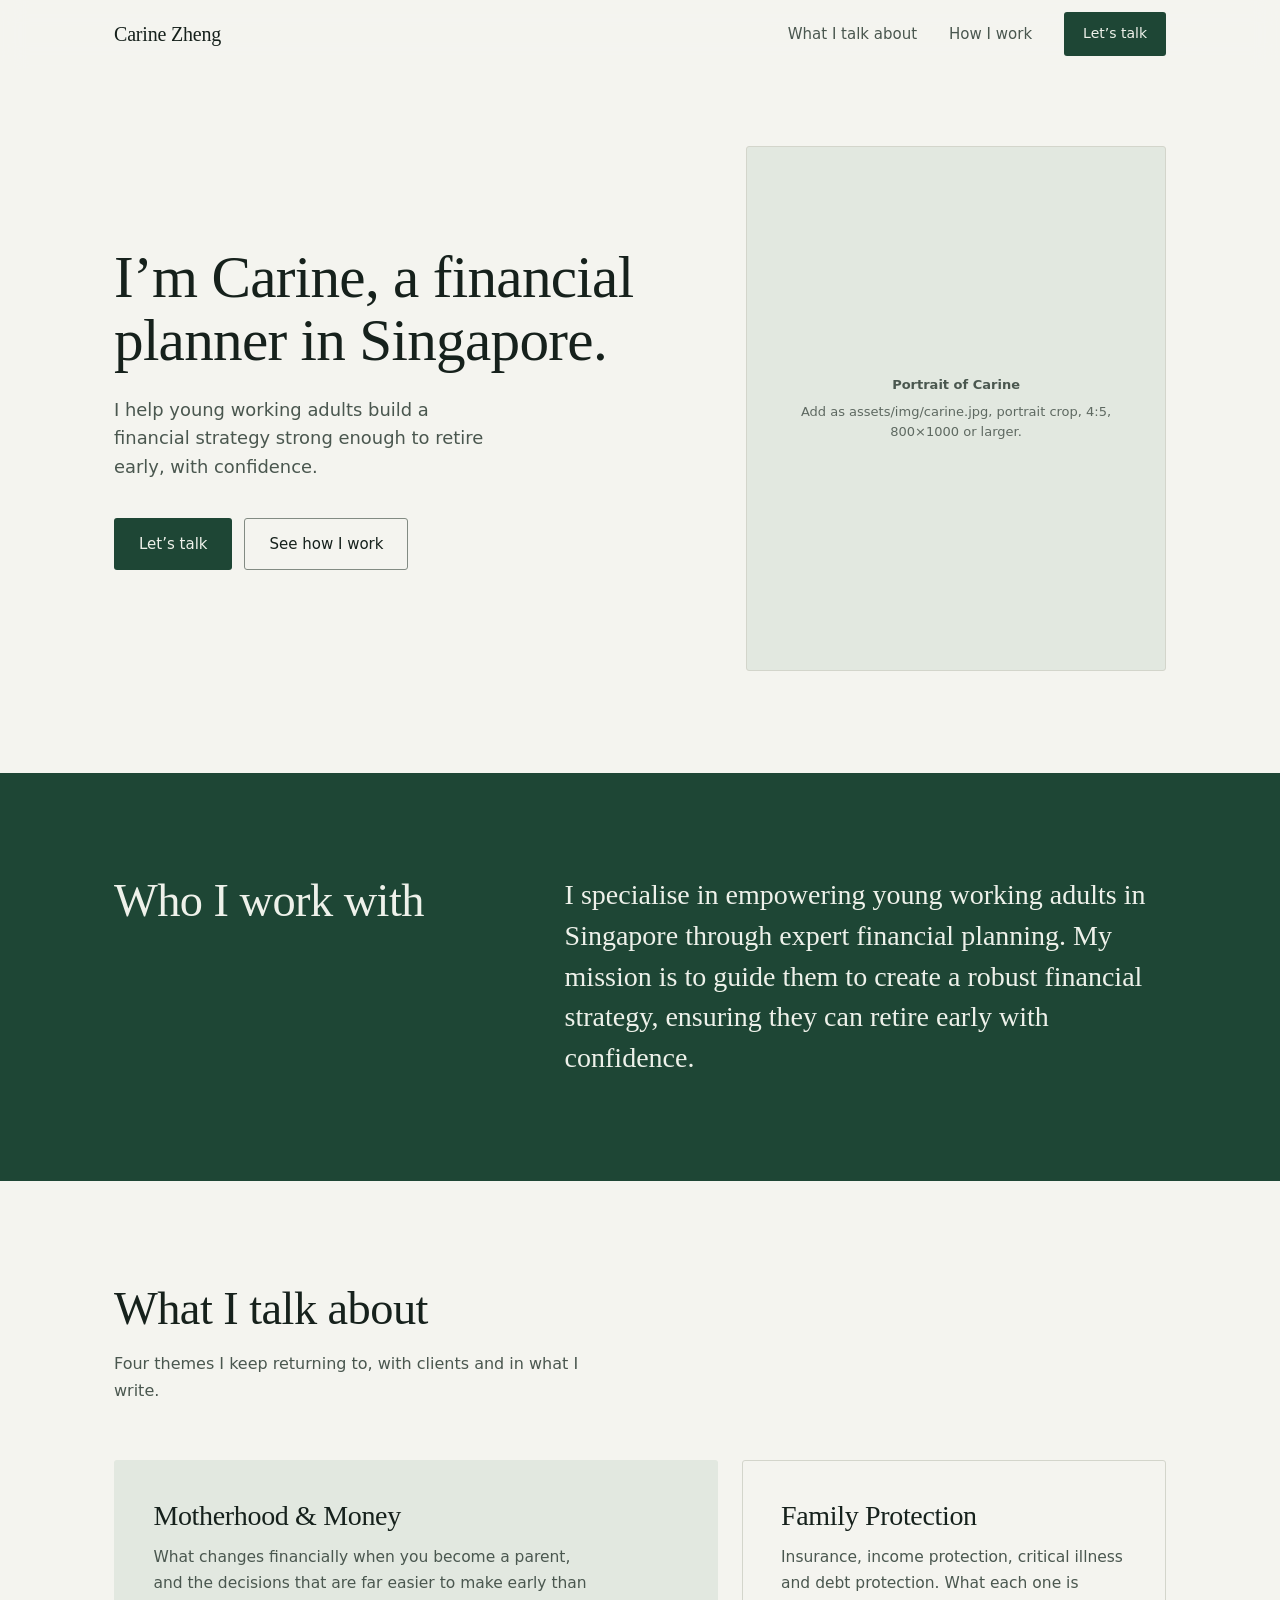
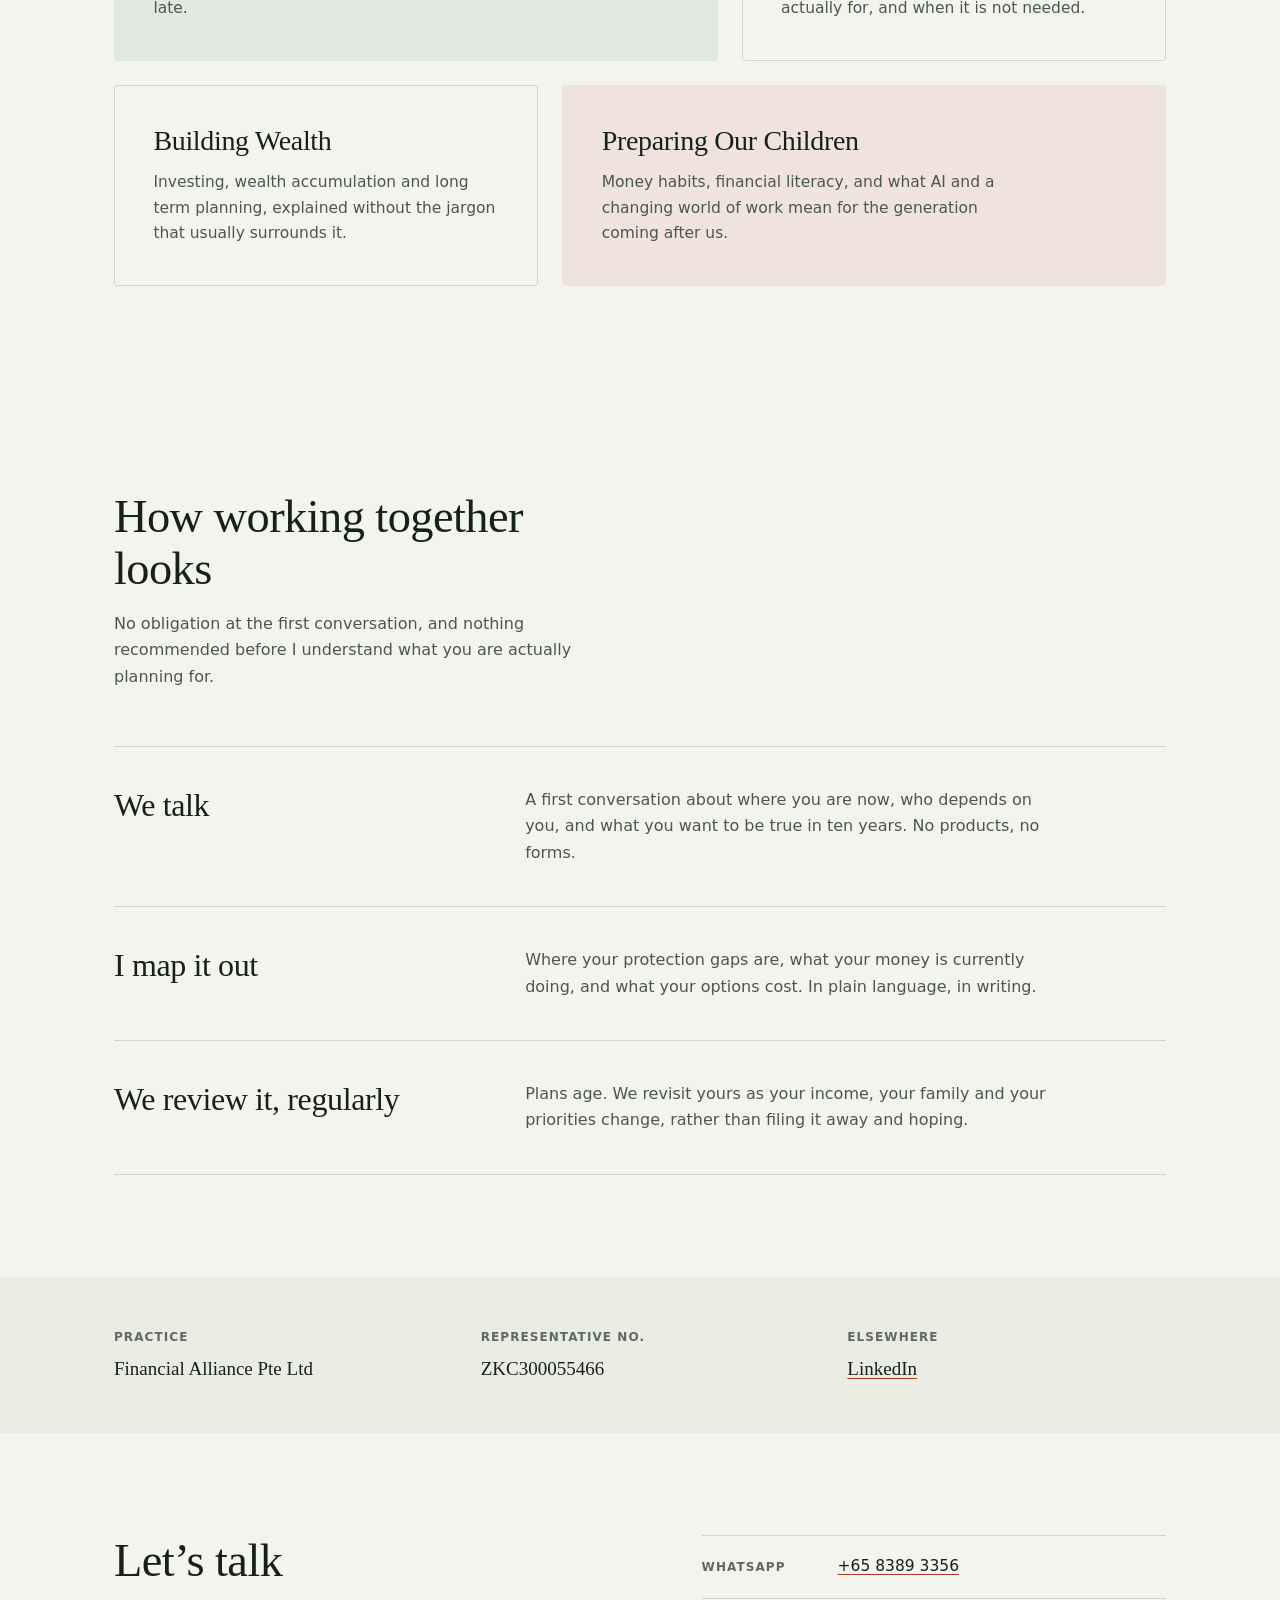
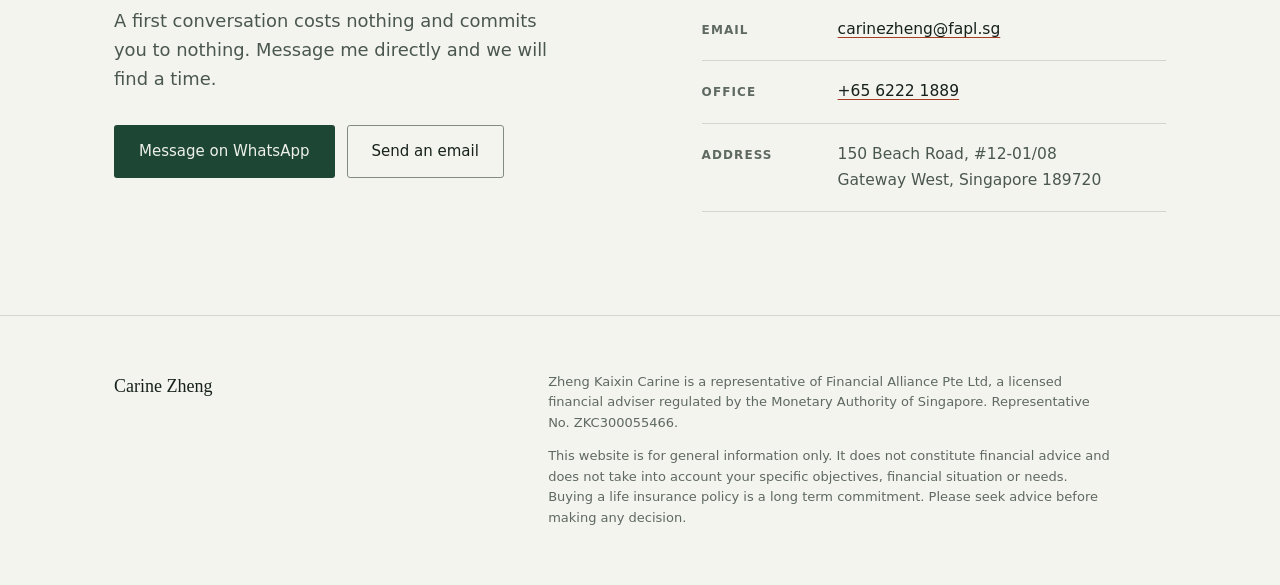
==== index.html @ 9a73f4db "Hold the site back from search engines until sign-off Same pre-launch pattern as tienyan-website: Di" ====
<!DOCTYPE html>
<html lang="en-SG">
<head>
<meta charset="utf-8">
<meta name="viewport" content="width=device-width, initial-scale=1">
<title>Carine Zheng | Financial Planner, Singapore</title>
<meta name="description" content="Carine Zheng is a financial planner with Financial Alliance in Singapore, helping young working adults build a financial strategy strong enough to retire early.">

<!-- Pre-launch. Remove at sign-off, together with the Disallow in robots.txt. -->
<meta name="robots" content="noindex, nofollow">

<!-- Marks the document as scripted before first paint, so the reveal animation
     only ever hides content when there is JavaScript running to reveal it
     again. Without this, a script failure leaves the page blank below the fold. -->
<script>document.documentElement.classList.add('js');</script>

<link rel="preload" href="assets/fonts/instrument-sans.woff2" as="font" type="font/woff2" crossorigin>
<link rel="preload" href="assets/fonts/eb-garamond.woff2" as="font" type="font/woff2" crossorigin>
<link rel="stylesheet" href="css/styles.css">

<meta property="og:type" content="profile">
<meta property="og:title" content="Carine Zheng | Financial Planner, Singapore">
<meta property="og:description" content="Helping young working adults in Singapore build a financial strategy strong enough to retire early.">
<meta name="twitter:card" content="summary_large_image">
</head>

<body>
<a class="skip" href="#main">Skip to content</a>

<header class="nav" id="nav">
  <div class="wrap nav__inner">
    <a class="nav__brand" href="#main">Carine Zheng</a>
    <nav class="nav__links" aria-label="Primary">
      <a class="nav__link" href="#topics">What I talk about</a>
      <a class="nav__link" href="#how">How I work</a>
      <a class="btn btn--primary" href="#contact">Let’s talk</a>
    </nav>
  </div>
</header>

<main id="main">

  <!-- Hero: asymmetric split ------------------------------------------------ -->
  <section class="hero">
    <div class="wrap hero__grid">
      <div class="reveal">
        <h1 class="display hero__title">
          I’m Carine, a financial planner in Singapore.
        </h1>
        <p class="lead hero__lead">
          I help young working adults build a financial strategy strong enough
          to retire early, with confidence.
        </p>
        <div class="hero__actions">
          <a class="btn btn--primary" href="#contact">Let’s talk</a>
          <a class="btn btn--ghost" href="#how">See how I work</a>
        </div>
      </div>

      <figure class="portrait reveal" style="--reveal-delay: 120ms;">
        <!-- Replace this <div> with:
             <img class="portrait__img" src="assets/img/carine.jpg"
                  alt="Carine Zheng, financial planner" width="800" height="1000">
             The frame styling carries over unchanged. See ASSETS-TODO.md. -->
        <div class="portrait__slot">
          <strong>Portrait of Carine</strong>
          Add as assets/img/carine.jpg, portrait crop, 4:5, 800&times;1000 or larger.
        </div>
      </figure>
    </div>
  </section>

  <!-- Statement: single deliberate colour block ------------------------------ -->
  <section class="statement section" id="who">
    <div class="wrap statement__grid">
      <h2 class="h2 statement__title reveal">Who I work with</h2>
      <p class="statement__body reveal" style="--reveal-delay: 100ms;">
        I specialise in empowering young working adults in Singapore through
        expert financial planning. My mission is to guide them to create a
        robust financial strategy, ensuring they can retire early with
        confidence.
      </p>
    </div>
  </section>

  <!-- Topics: asymmetric four-cell grid -------------------------------------- -->
  <section class="section" id="topics">
    <div class="wrap">
      <div class="topics__head reveal">
        <h2 class="h2">What I talk about</h2>
        <p class="prose">
          Four themes I keep returning to, with clients and in what I write.
        </p>
      </div>

      <div class="topics__grid">
        <article class="topic topic--tint-forest reveal">
          <h3 class="topic__name">Motherhood &amp; Money</h3>
          <p class="topic__desc">
            What changes financially when you become a parent, and the decisions
            that are far easier to make early than late.
          </p>
        </article>

        <article class="topic reveal" style="--reveal-delay: 80ms;">
          <h3 class="topic__name">Family Protection</h3>
          <p class="topic__desc">
            Insurance, income protection, critical illness and debt protection.
            What each one is actually for, and when it is not needed.
          </p>
        </article>

        <article class="topic reveal" style="--reveal-delay: 160ms;">
          <h3 class="topic__name">Building Wealth</h3>
          <p class="topic__desc">
            Investing, wealth accumulation and long term planning, explained
            without the jargon that usually surrounds it.
          </p>
        </article>

        <article class="topic topic--tint-accent reveal" style="--reveal-delay: 240ms;">
          <h3 class="topic__name">Preparing Our Children</h3>
          <p class="topic__desc">
            Money habits, financial literacy, and what AI and a changing world
            of work mean for the generation coming after us.
          </p>
        </article>
      </div>
    </div>
  </section>

  <!-- How it works: vertical stack ------------------------------------------- -->
  <section class="section" id="how">
    <div class="wrap">
      <div class="how__head reveal">
        <h2 class="h2">How working together looks</h2>
        <p class="prose">
          No obligation at the first conversation, and nothing recommended
          before I understand what you are actually planning for.
        </p>
      </div>

      <div class="steps">
        <article class="step reveal">
          <h3 class="step__name">We talk</h3>
          <p class="step__desc">
            A first conversation about where you are now, who depends on you,
            and what you want to be true in ten years. No products, no forms.
          </p>
        </article>

        <article class="step reveal" style="--reveal-delay: 80ms;">
          <h3 class="step__name">I map it out</h3>
          <p class="step__desc">
            Where your protection gaps are, what your money is currently doing,
            and what your options cost. In plain language, in writing.
          </p>
        </article>

        <article class="step reveal" style="--reveal-delay: 160ms;">
          <h3 class="step__name">We review it, regularly</h3>
          <p class="step__desc">
            Plans age. We revisit yours as your income, your family and your
            priorities change, rather than filing it away and hoping.
          </p>
        </article>
      </div>
    </div>
  </section>

  <!-- Credentials ------------------------------------------------------------ -->
  <section class="creds section">
    <div class="wrap">
      <dl class="creds__grid reveal">
        <div>
          <dt>Practice</dt>
          <dd>Financial Alliance Pte Ltd</dd>
        </div>
        <div>
          <dt>Representative No.</dt>
          <dd>ZKC300055466</dd>
        </div>
        <div>
          <dt>Elsewhere</dt>
          <dd><a href="https://www.linkedin.com/in/carinezheng/" rel="me noopener" target="_blank">LinkedIn</a></dd>
        </div>
      </dl>
    </div>
  </section>

  <!-- Contact ---------------------------------------------------------------- -->
  <section class="section" id="contact">
    <div class="wrap contact__grid">
      <div class="reveal">
        <h2 class="h2 contact__title">Let’s talk</h2>
        <p class="lead contact__lead">
          A first conversation costs nothing and commits you to nothing. Message
          me directly and we will find a time.
        </p>
        <div class="contact__actions">
          <a class="btn btn--primary" href="https://wa.me/6583893356" rel="noopener" target="_blank">Message on WhatsApp</a>
          <a class="btn btn--ghost" href="mailto:carinezheng@fapl.sg">Send an email</a>
        </div>
      </div>

      <dl class="details reveal" style="--reveal-delay: 100ms;">
        <div class="detail">
          <dt>WhatsApp</dt>
          <dd><a href="https://wa.me/6583893356" rel="noopener" target="_blank">+65 8389 3356</a></dd>
        </div>
        <div class="detail">
          <dt>Email</dt>
          <dd><a href="mailto:carinezheng@fapl.sg">carinezheng@fapl.sg</a></dd>
        </div>
        <div class="detail">
          <dt>Office</dt>
          <dd><a href="tel:+6562221889">+65 6222 1889</a></dd>
        </div>
        <div class="detail">
          <dt>Address</dt>
          <dd>
            <address>
              150 Beach Road, #12-01/08<br>
              Gateway West, Singapore 189720
            </address>
          </dd>
        </div>
      </dl>
    </div>
  </section>

</main>

<footer class="footer">
  <div class="wrap footer__grid">
    <p class="footer__brand">Carine Zheng</p>
    <div class="footer__disclaimer">
      <p>
        Zheng Kaixin Carine is a representative of Financial Alliance Pte Ltd, a
        licensed financial adviser regulated by the Monetary Authority of
        Singapore. Representative No. ZKC300055466.
      </p>
      <p>
        This website is for general information only. It does not constitute
        financial advice and does not take into account your specific
        objectives, financial situation or needs. Buying a life insurance policy
        is a long term commitment. Please seek advice before making any
        decision.
      </p>
    </div>
  </div>
</footer>

<script src="js/main.js" defer></script>
</body>
</html>
---- css/styles.css ----
/* ==========================================================================
   Carine Zheng - personal brand landing page
   Design system. See DESIGN.md for the reasoning behind these choices.
   ========================================================================== */

/* --- Fonts (self-hosted, latin subset, variable) ------------------------- */

@font-face {
  font-family: 'EB Garamond';
  font-style: normal;
  font-weight: 400 600;
  font-display: swap;
  src: url('../assets/fonts/eb-garamond.woff2') format('woff2');
}

@font-face {
  font-family: 'EB Garamond';
  font-style: italic;
  font-weight: 400 500;
  font-display: swap;
  src: url('../assets/fonts/eb-garamond-italic.woff2') format('woff2');
}

@font-face {
  font-family: 'Instrument Sans';
  font-style: normal;
  font-weight: 400 600;
  font-display: swap;
  src: url('../assets/fonts/instrument-sans.woff2') format('woff2');
}

/* --- Tokens -------------------------------------------------------------- */

:root {
  /* Palette: forest + bone + brick. One accent (brick), locked page-wide. */
  --ground: #f4f4ef;
  --surface: #eaebe3;
  --ink: #16211c;
  --ink-soft: #4a574f;
  --ink-faint: #5e6961; /* 5.19:1 on ground, 4.77:1 on surface */
  --forest: #1e4635;
  --forest-deep: #16352a;
  --on-forest: #eef1ea;
  --on-forest-soft: #a9bcaf;
  --accent: #a63d22;
  --accent-tint: #f0e3de;
  --forest-tint: #e2e8e0;
  --rule: #d3d5cb; /* decorative dividers only, exempt from 1.4.11 */
  --rule-control: #828b83; /* interactive boundaries, 3.19:1 on ground */

  /* The primary button carries its own tokens because a fill that reads clearly
     on bone is not the same fill that reads clearly on near-black. */
  --btn-bg: #1e4635; /* 9.60:1 as a shape on ground */
  --btn-bg-hover: #16352a;
  --btn-fg: #eef1ea; /* 9.28:1 on the fill */

  --r: 3px;
  --container: 1180px;
  --gutter: clamp(1.25rem, 5vw, 4rem);
  --section-y: clamp(4rem, 8vw, 7rem);

  --ease: cubic-bezier(0.16, 1, 0.3, 1);

  --font-display: 'EB Garamond', 'Iowan Old Style', Georgia, serif;
  --font-body: 'Instrument Sans', system-ui, -apple-system, 'Segoe UI', sans-serif;

  color-scheme: light dark;
}

@media (prefers-color-scheme: dark) {
  :root {
    --ground: #101512;
    --surface: #18201b;
    --ink: #e9eae3;
    --ink-soft: #a4afa7;
    --ink-faint: #87938a; /* 5.77:1 on ground, 5.21:1 on surface */
    --forest: #24513d;
    --forest-deep: #1b3f30;
    --on-forest: #eef1ea;
    --on-forest-soft: #a9bcaf;
    --accent: #e0724f;
    --accent-tint: #2a1c17;
    --forest-tint: #1b241e;
    --rule: #2b332d;
    --rule-control: #606961; /* 3.24:1 on ground */

    /* Inverted: a light green fill with dark text. The light-mode forest fill
       only reaches 2.04:1 as a shape here, so the button would read as a patch
       of background rather than a control. */
    --btn-bg: #4e9c79; /* 5.58:1 as a shape on ground */
    --btn-bg-hover: #5cab86;
    --btn-fg: #16211c; /* 5.01:1 on the fill */
  }
}

/* --- Reset --------------------------------------------------------------- */

*,
*::before,
*::after {
  box-sizing: border-box;
}

html {
  -webkit-text-size-adjust: 100%;
  scroll-behavior: smooth;
}

body {
  margin: 0;
  background: var(--ground);
  color: var(--ink);
  font-family: var(--font-body);
  font-size: 1rem;
  line-height: 1.65;
  -webkit-font-smoothing: antialiased;
  text-rendering: optimizeLegibility;
}

img {
  display: block;
  max-width: 100%;
  height: auto;
}

a {
  color: inherit;
}

h1,
h2,
h3 {
  margin: 0;
  font-family: var(--font-display);
  font-weight: 500;
  letter-spacing: -0.012em;
  line-height: 1.12;
}

p {
  margin: 0;
}

ul,
dl,
dd {
  margin: 0;
  padding: 0;
}

li {
  list-style: none;
}

:focus-visible {
  outline: 2px solid var(--accent);
  outline-offset: 3px;
  border-radius: var(--r);
}

/* --- Layout primitives --------------------------------------------------- */

.wrap {
  width: 100%;
  max-width: var(--container);
  margin-inline: auto;
  padding-inline: var(--gutter);
}

.section {
  padding-block: var(--section-y);
}

.skip {
  position: absolute;
  left: -9999px;
  top: 0;
  background: var(--forest);
  color: var(--on-forest);
  padding: 0.75rem 1.25rem;
  z-index: 100;
}

.skip:focus {
  left: 0.5rem;
  top: 0.5rem;
}

/* --- Type ---------------------------------------------------------------- */

.display {
  font-size: clamp(2.6rem, 6.4vw, 4.5rem);
  line-height: 1.06;
}

.h2 {
  font-size: clamp(1.9rem, 3.8vw, 2.9rem);
}

.h3 {
  font-family: var(--font-body);
  font-size: 1.0625rem;
  font-weight: 600;
  letter-spacing: -0.005em;
  line-height: 1.4;
}

.lead {
  font-size: clamp(1.0625rem, 1.4vw, 1.1875rem);
  line-height: 1.6;
  color: var(--ink-soft);
  max-width: 34ch;
}

.prose {
  color: var(--ink-soft);
  max-width: 62ch;
}

.measure {
  max-width: 58ch;
}

/* --- Buttons ------------------------------------------------------------- */

.btn {
  display: inline-flex;
  align-items: center;
  justify-content: center;
  white-space: nowrap;
  padding: 0.8125rem 1.5rem;
  border-radius: var(--r);
  border: 1px solid transparent;
  font-family: var(--font-body);
  font-size: 0.9375rem;
  font-weight: 500;
  text-decoration: none;
  cursor: pointer;
  transition: background-color 0.25s var(--ease), border-color 0.25s var(--ease),
    color 0.25s var(--ease), transform 0.12s var(--ease);
}

.btn:active {
  transform: translateY(1px);
}

.btn--primary {
  background: var(--btn-bg);
  color: var(--btn-fg);
}

.btn--primary:hover {
  background: var(--btn-bg-hover);
}

/* Label contrast 15.0:1 light, 15.2:1 dark. Border uses --rule-control so the
   control boundary clears WCAG 1.4.11 at 3:1, unlike the decorative rules. */
.btn--ghost {
  border-color: var(--rule-control);
  color: var(--ink);
}

.btn--ghost:hover {
  border-color: var(--ink);
}

/* --- Navigation ---------------------------------------------------------- */

.nav {
  position: sticky;
  top: 0;
  z-index: 20;
  background: color-mix(in srgb, var(--ground) 88%, transparent);
  backdrop-filter: blur(12px);
  border-bottom: 1px solid transparent;
  transition: border-color 0.3s var(--ease);
}

.nav[data-scrolled='true'] {
  border-bottom-color: var(--rule);
}

.nav__inner {
  height: 68px;
  display: flex;
  align-items: center;
  justify-content: space-between;
  gap: 1.5rem;
}

.nav__brand {
  font-family: var(--font-display);
  font-size: 1.25rem;
  font-weight: 500;
  letter-spacing: -0.01em;
  text-decoration: none;
  white-space: nowrap;
}

.nav__links {
  display: flex;
  align-items: center;
  gap: clamp(1rem, 2.5vw, 2rem);
}

.nav__link {
  font-size: 0.9375rem;
  color: var(--ink-soft);
  text-decoration: none;
  transition: color 0.2s var(--ease);
}

.nav__link:hover {
  color: var(--ink);
}

.nav .btn {
  padding: 0.5625rem 1.125rem;
  font-size: 0.875rem;
}

@media (max-width: 720px) {
  .nav__link {
    display: none;
  }
}

/* --- Hero (asymmetric split) --------------------------------------------- */

.hero {
  padding-top: clamp(2.5rem, 6vw, 5.5rem);
  padding-bottom: clamp(3.5rem, 8vw, 6.5rem);
}

.hero__grid {
  display: grid;
  grid-template-columns: 1.15fr 0.85fr;
  gap: clamp(2rem, 5vw, 4.5rem);
  align-items: center;
}

/* Sized down from .display so the 44-character headline holds to two lines
   beside the portrait rather than spilling to three. */
.hero__title {
  font-size: clamp(2.35rem, 5.2vw, 3.7rem);
  text-wrap: balance;
}

.hero__lead {
  margin-top: 1.5rem;
}

.hero__actions {
  margin-top: 2.25rem;
  display: flex;
  flex-wrap: wrap;
  gap: 0.75rem;
}

/* Portrait frame. Both the placeholder slot and the real image share a frame,
   so swapping .portrait__slot for an image element carrying .portrait__img
   changes nothing visually except the content. See ASSETS-TODO.md. */
.portrait {
  margin: 0;
  position: relative;
}

.portrait__slot,
.portrait__img {
  width: 100%;
  aspect-ratio: 4 / 5;
  border-radius: var(--r);
  object-fit: cover;
}

.portrait__slot {
  display: grid;
  place-content: center;
  gap: 0.5rem;
  text-align: center;
  padding: 1.5rem;
  background: var(--forest-tint);
  border: 1px solid var(--rule);
  color: var(--ink-faint);
  font-size: 0.8125rem;
  line-height: 1.5;
}

.portrait__slot strong {
  display: block;
  font-weight: 600;
  color: var(--ink-soft);
}

@media (max-width: 860px) {
  .hero__grid {
    grid-template-columns: 1fr;
    gap: 2.5rem;
  }

  .portrait {
    max-width: 380px;
  }

  .lead {
    max-width: 46ch;
  }
}

/* --- Statement block (single deliberate colour block) --------------------- */

.statement {
  background: var(--forest);
  color: var(--on-forest);
}

.statement__grid {
  display: grid;
  grid-template-columns: minmax(0, 0.9fr) minmax(0, 1.4fr);
  gap: clamp(1.5rem, 5vw, 4rem);
  align-items: start;
}

.statement__title {
  color: var(--on-forest);
}

.statement__body {
  font-family: var(--font-display);
  font-size: clamp(1.3rem, 2.4vw, 1.75rem);
  line-height: 1.45;
  color: var(--on-forest);
  max-width: 44ch;
}

@media (max-width: 800px) {
  .statement__grid {
    grid-template-columns: 1fr;
    gap: 1.75rem;
  }
}

/* --- Topics (asymmetric four-cell grid) ---------------------------------- */

.topics__head {
  max-width: 46ch;
  margin-bottom: clamp(2.5rem, 5vw, 3.5rem);
}

.topics__head .prose,
.how__head .prose {
  margin-top: 1rem;
}

/* Mobile first: one column. The asymmetric twelve-column arrangement is layered
   on above 760px. Written this way round because the :nth-child span rules
   outrank a plain .topic override, so a max-width reset would lose to them. */
.topics__grid {
  display: grid;
  grid-template-columns: 1fr;
  gap: clamp(1rem, 2vw, 1.5rem);
}

/* Two rows mirroring each other, 7/5 then 5/7. Exactly four cells, no empty
   tracks. */
@media (min-width: 761px) {
  .topics__grid {
    grid-template-columns: repeat(12, 1fr);
  }

  .topics__grid > .topic:nth-child(1),
  .topics__grid > .topic:nth-child(4) {
    grid-column: span 7;
  }

  .topics__grid > .topic:nth-child(2),
  .topics__grid > .topic:nth-child(3) {
    grid-column: span 5;
  }
}

.topic {
  padding: clamp(1.75rem, 3vw, 2.5rem);
  border-radius: var(--r);
  border: 1px solid var(--rule);
  display: flex;
  flex-direction: column;
  gap: 0.75rem;
  min-height: 100%;
}

/* Visual variation across cells so the grid is not four identical boxes. */
.topic--tint-forest {
  background: var(--forest-tint);
  border-color: transparent;
}

.topic--tint-accent {
  background: var(--accent-tint);
  border-color: transparent;
}

.topic__name {
  font-family: var(--font-display);
  font-size: clamp(1.375rem, 2.2vw, 1.75rem);
  font-weight: 500;
  line-height: 1.2;
}

.topic__desc {
  color: var(--ink-soft);
  font-size: 0.96875rem;
  max-width: 44ch;
}


/* --- How it works (vertical stack with hanging rule) --------------------- */

.how__head {
  max-width: 46ch;
  margin-bottom: clamp(2.5rem, 5vw, 3.5rem);
}

.steps {
  display: grid;
  gap: 0;
}

.step {
  display: grid;
  grid-template-columns: minmax(0, 0.85fr) minmax(0, 1.5fr);
  gap: clamp(1rem, 4vw, 3rem);
  padding-block: clamp(1.75rem, 3.5vw, 2.5rem);
  border-top: 1px solid var(--rule);
}

.step:last-child {
  border-bottom: 1px solid var(--rule);
}

.step__name {
  font-family: var(--font-display);
  font-size: clamp(1.5rem, 2.6vw, 2rem);
  font-weight: 500;
  line-height: 1.15;
}

.step__desc {
  color: var(--ink-soft);
  max-width: 52ch;
  align-self: center;
}

@media (max-width: 760px) {
  .step {
    grid-template-columns: 1fr;
    gap: 0.625rem;
  }

  .step__desc {
    align-self: start;
  }
}

/* --- Credentials --------------------------------------------------------- */

/* A data strip, not a full section. Full section padding leaves three short
   lines floating in a tall empty band. */
.creds.section {
  padding-block: clamp(2.25rem, 4vw, 3.25rem);
  background: var(--surface);
}

.creds__grid {
  display: grid;
  grid-template-columns: repeat(auto-fit, minmax(200px, 1fr));
  gap: clamp(1.5rem, 4vw, 3rem);
}

.creds dt {
  font-size: 0.75rem;
  font-weight: 600;
  letter-spacing: 0.09em;
  text-transform: uppercase;
  color: var(--ink-faint);
}

.creds dd {
  margin-top: 0.5rem;
  font-family: var(--font-display);
  font-size: 1.1875rem;
  line-height: 1.35;
}

.creds a {
  color: var(--ink);
  text-decoration-color: var(--accent);
  text-underline-offset: 3px;
  text-decoration-thickness: 1px;
}

.creds a:hover {
  color: var(--accent);
}

/* --- Contact ------------------------------------------------------------- */

.contact__grid {
  display: grid;
  grid-template-columns: minmax(0, 1.1fr) minmax(0, 1fr);
  gap: clamp(2.5rem, 6vw, 5rem);
  align-items: start;
}

.contact__title {
  text-wrap: balance;
}

.contact__lead {
  margin-top: 1.25rem;
  max-width: 40ch;
}

.contact__actions {
  margin-top: 2rem;
  display: flex;
  flex-wrap: wrap;
  gap: 0.75rem;
}

.details {
  display: grid;
  gap: 0;
}

.detail {
  display: grid;
  grid-template-columns: 7.5rem minmax(0, 1fr);
  gap: 1rem;
  padding-block: 1.125rem;
  border-top: 1px solid var(--rule);
  align-items: baseline;
}

.detail:last-child {
  border-bottom: 1px solid var(--rule);
}

.detail dt {
  font-size: 0.75rem;
  font-weight: 600;
  letter-spacing: 0.09em;
  text-transform: uppercase;
  color: var(--ink-faint);
}

.detail dd {
  font-size: 0.96875rem;
}

.detail a {
  color: var(--ink);
  text-decoration-color: var(--accent);
  text-underline-offset: 3px;
  text-decoration-thickness: 1px;
  transition: color 0.2s var(--ease);
}

.detail a:hover {
  color: var(--accent);
}

.detail address {
  font-style: normal;
  color: var(--ink-soft);
}

@media (max-width: 800px) {
  .contact__grid {
    grid-template-columns: 1fr;
    gap: 2.5rem;
  }
}

@media (max-width: 460px) {
  .detail {
    grid-template-columns: 1fr;
    gap: 0.25rem;
  }
}

/* --- Footer -------------------------------------------------------------- */

.footer {
  border-top: 1px solid var(--rule);
  padding-block: clamp(2.5rem, 5vw, 3.5rem);
}

.footer__grid {
  display: grid;
  grid-template-columns: minmax(0, 1fr) minmax(0, 1.6fr);
  gap: clamp(1.5rem, 4vw, 3rem);
  align-items: start;
}

.footer__brand {
  font-family: var(--font-display);
  font-size: 1.125rem;
}

.footer__disclaimer {
  font-size: 0.8125rem;
  line-height: 1.6;
  color: var(--ink-faint);
  max-width: 68ch;
}

.footer__disclaimer p + p {
  margin-top: 0.75rem;
}

@media (max-width: 760px) {
  .footer__grid {
    grid-template-columns: 1fr;
  }
}

/* --- Motion -------------------------------------------------------------- */
/* Purpose: sequence sections into view so the page reads as a narrative rather
   than arriving all at once. Entry only, never looping. */

/* Scoped to .js so content is never hidden unless JavaScript is present to
   bring it back. No script, no hiding. */
@media (prefers-reduced-motion: no-preference) {
  .js .reveal {
    opacity: 0;
    transform: translateY(18px);
    transition: opacity 0.7s var(--ease), transform 0.7s var(--ease);
    transition-delay: var(--reveal-delay, 0ms);
  }

  .js .reveal.is-visible {
    opacity: 1;
    transform: none;
  }
}

@media (prefers-reduced-motion: reduce) {
  html {
    scroll-behavior: auto;
  }

  .btn:active {
    transform: none;
  }
}

/* --- Print --------------------------------------------------------------- */

@media print {
  .nav,
  .hero__actions,
  .contact__actions {
    display: none;
  }

  body {
    background: #fff;
    color: #000;
  }
}
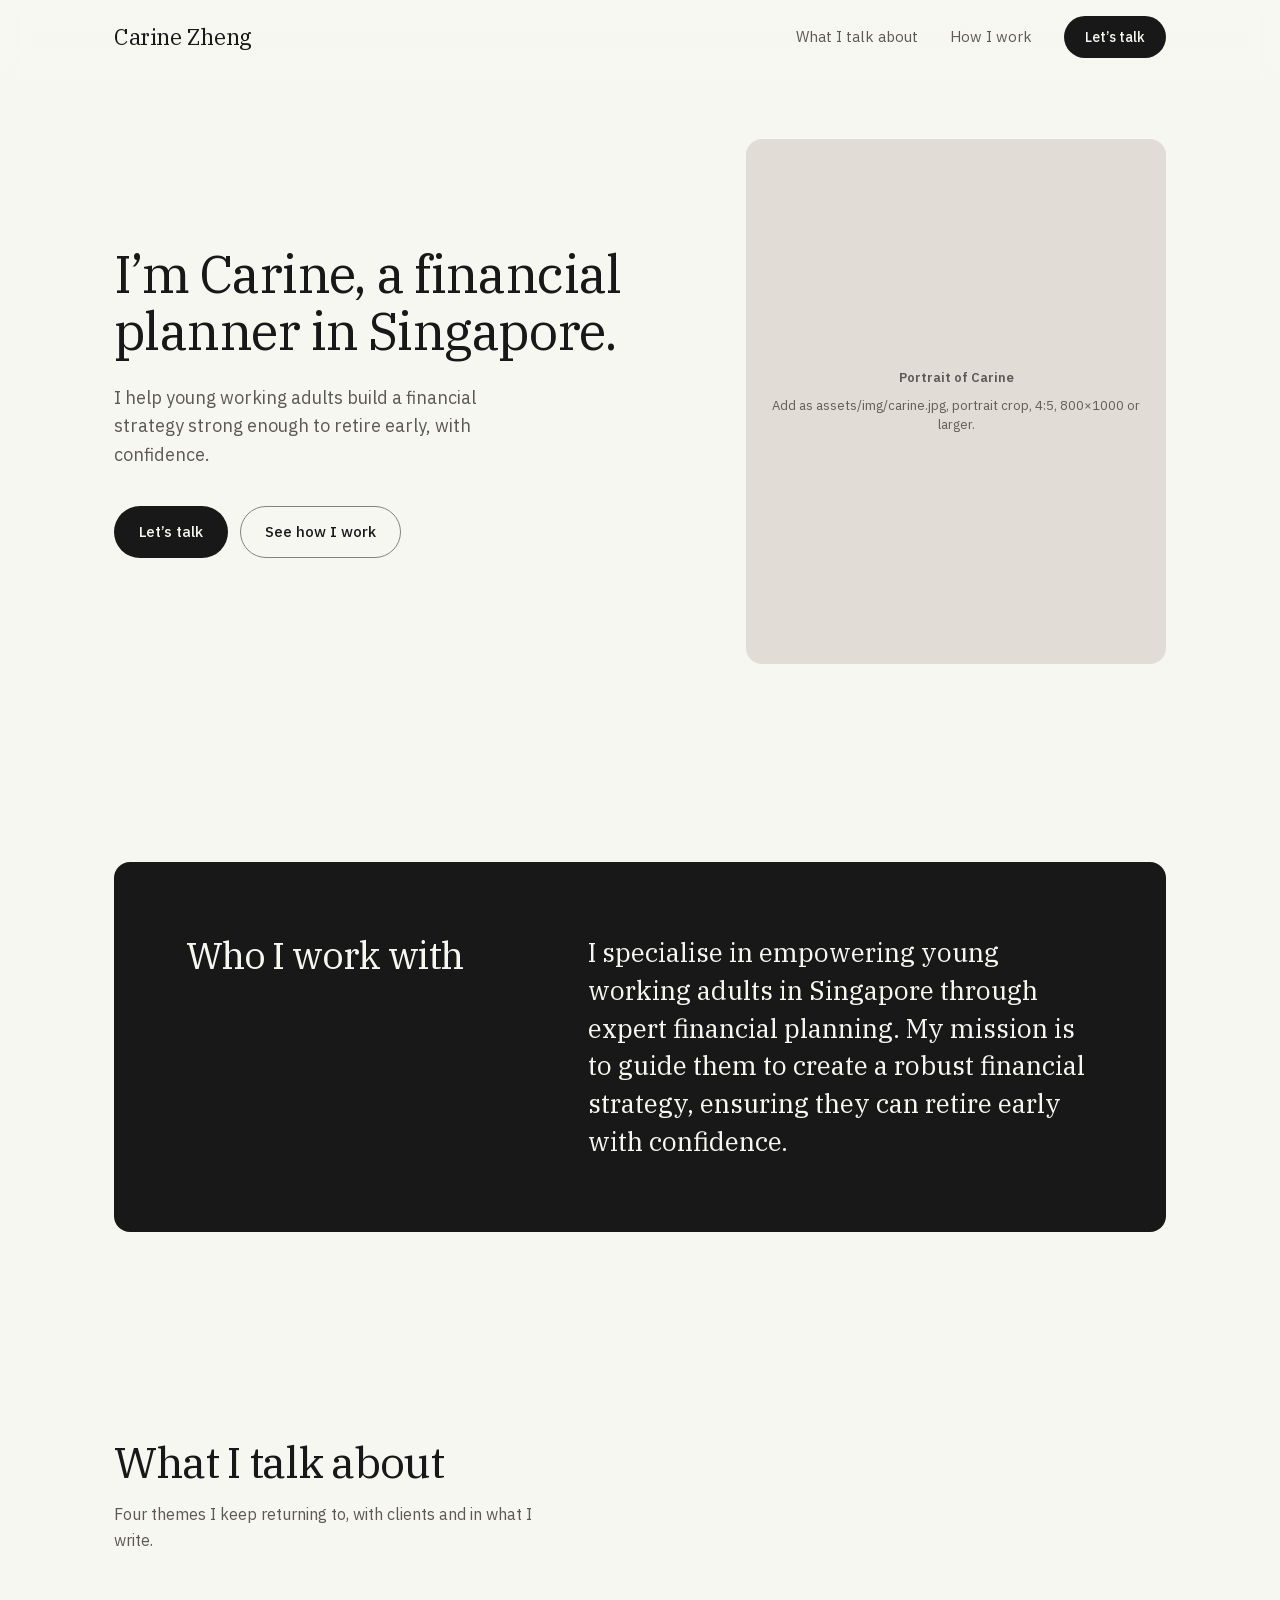
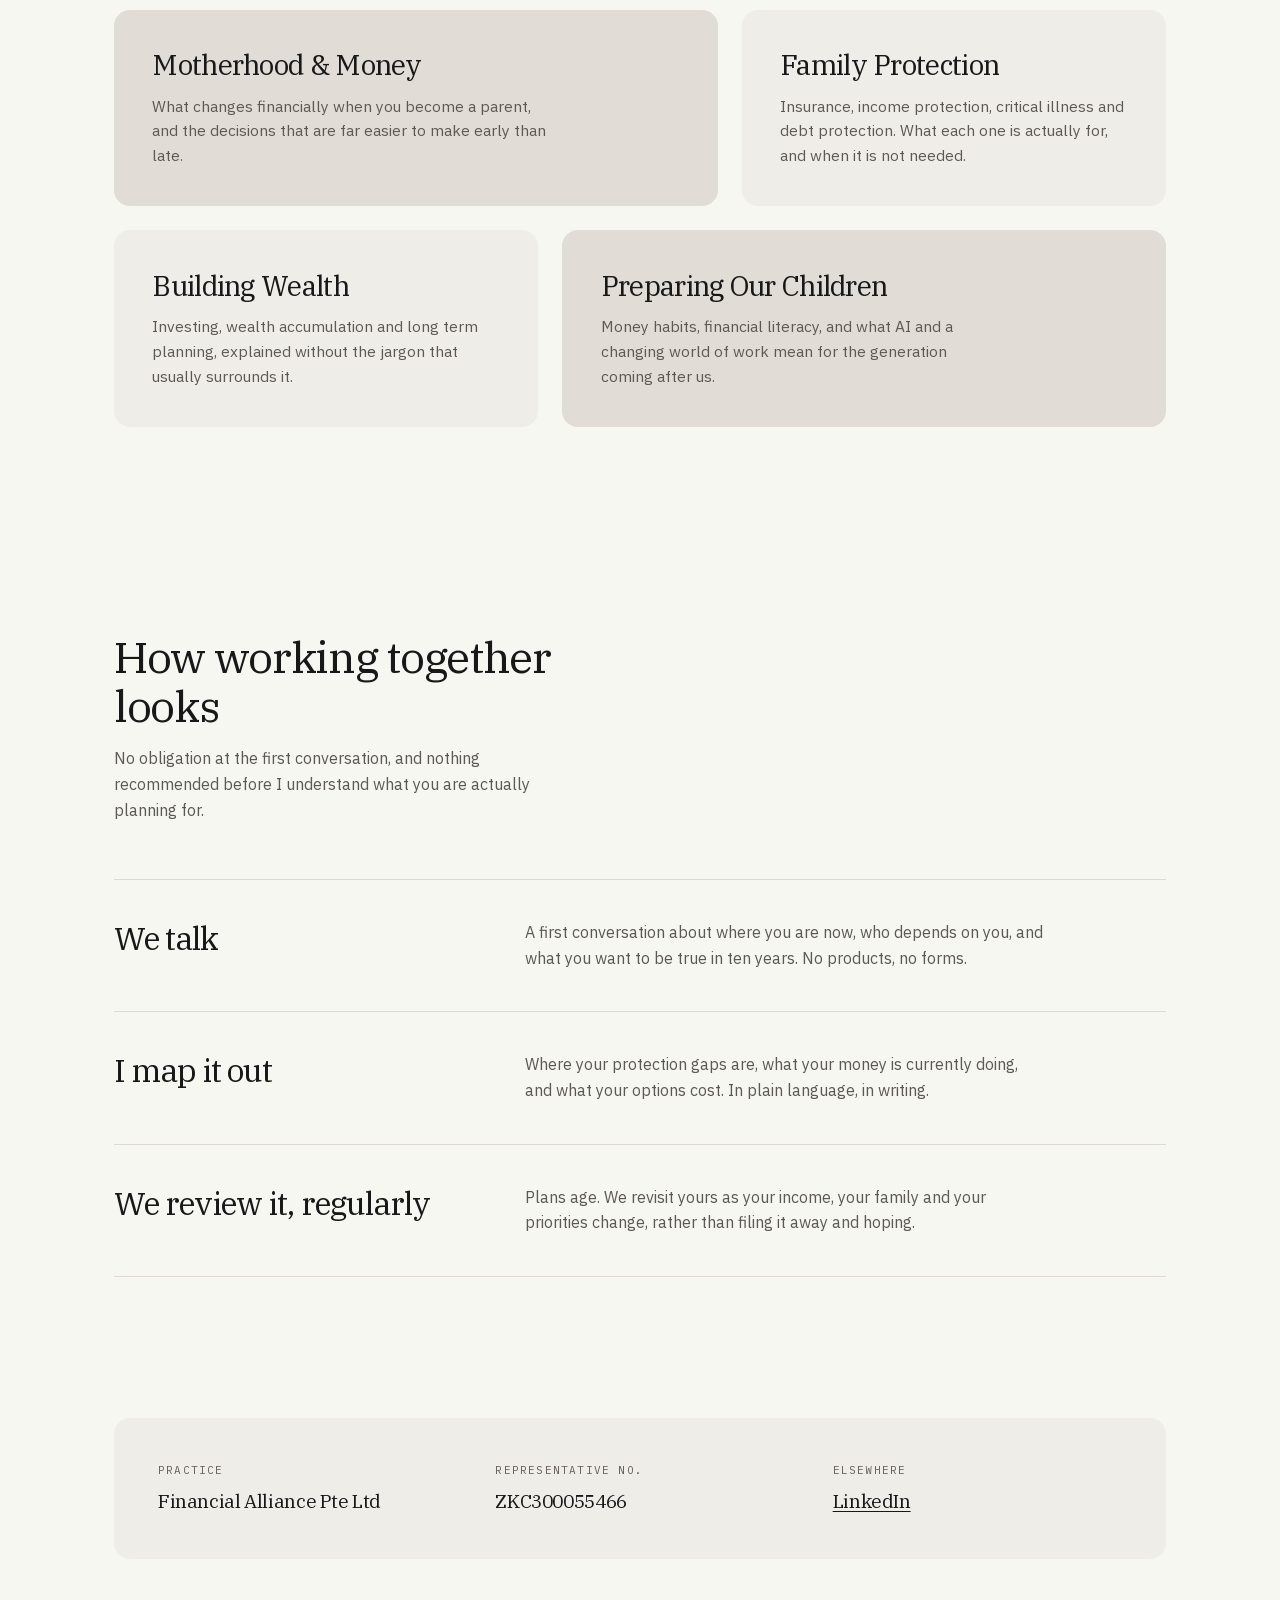
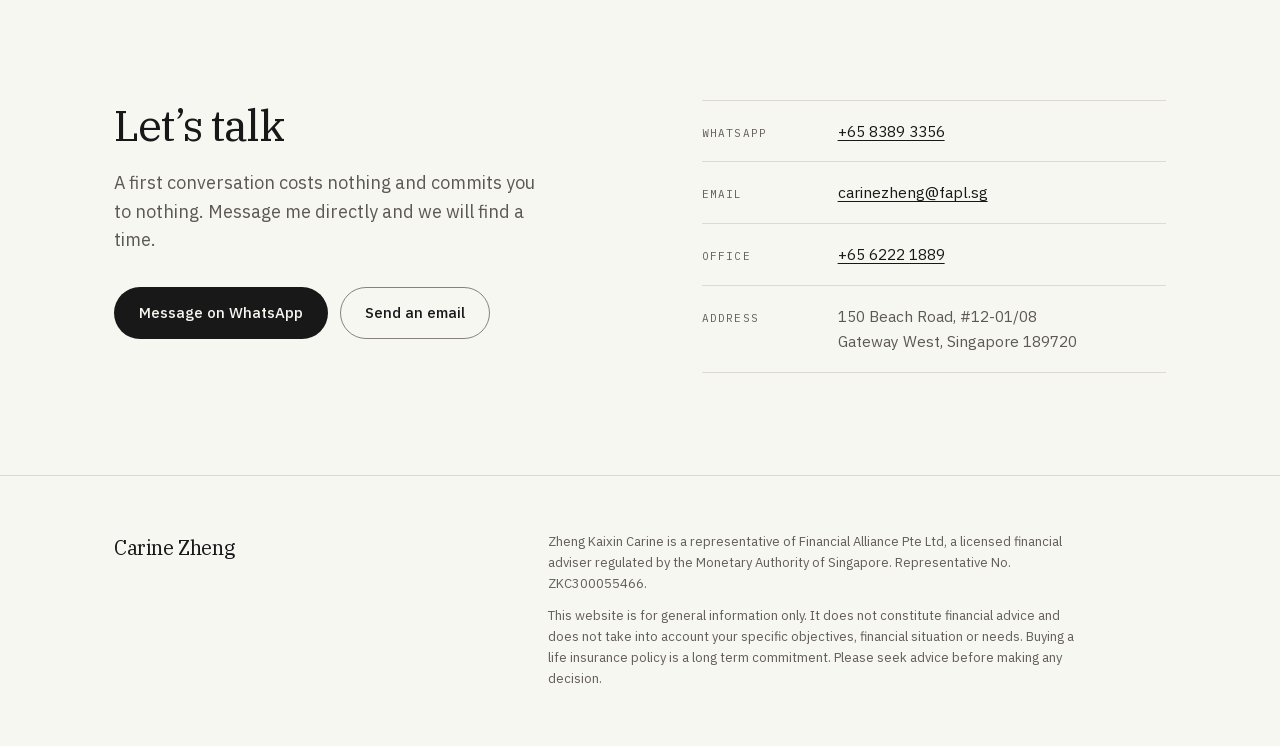
==== commit 0696c8a3: "Rework the visual language toward the Halden Miller reference Replaces the forest/bone/brick palette" ====
--- a/index.html
+++ b/index.html
@@ -14,8 +14,8 @@
      again. Without this, a script failure leaves the page blank below the fold. -->
 <script>document.documentElement.classList.add('js');</script>
 
-<link rel="preload" href="assets/fonts/instrument-sans.woff2" as="font" type="font/woff2" crossorigin>
-<link rel="preload" href="assets/fonts/eb-garamond.woff2" as="font" type="font/woff2" crossorigin>
+<link rel="preload" href="assets/fonts/ibm-plex-sans.woff2" as="font" type="font/woff2" crossorigin>
+<link rel="preload" href="assets/fonts/ibm-plex-serif.woff2" as="font" type="font/woff2" crossorigin>
 <link rel="stylesheet" href="css/styles.css">
 
 <meta property="og:type" content="profile">
@@ -70,16 +70,20 @@
     </div>
   </section>
 
-  <!-- Statement: single deliberate colour block ------------------------------ -->
-  <section class="statement section" id="who">
-    <div class="wrap statement__grid">
-      <h2 class="h2 statement__title reveal">Who I work with</h2>
-      <p class="statement__body reveal" style="--reveal-delay: 100ms;">
-        I specialise in empowering young working adults in Singapore through
-        expert financial planning. My mission is to guide them to create a
-        robust financial strategy, ensuring they can retire early with
-        confidence.
-      </p>
+  <!-- Statement: the page's one inverted surface ----------------------------- -->
+  <section class="section" id="who">
+    <div class="wrap">
+      <div class="statement reveal">
+        <div class="statement__inner">
+          <h2 class="h2 statement__title">Who I work with</h2>
+          <p class="statement__body">
+            I specialise in empowering young working adults in Singapore through
+            expert financial planning. My mission is to guide them to create a
+            robust financial strategy, ensuring they can retire early with
+            confidence.
+          </p>
+        </div>
+      </div>
     </div>
   </section>
 
@@ -94,7 +98,7 @@
       </div>
 
       <div class="topics__grid">
-        <article class="topic topic--tint-forest reveal">
+        <article class="topic topic--deep reveal">
           <h3 class="topic__name">Motherhood &amp; Money</h3>
           <p class="topic__desc">
             What changes financially when you become a parent, and the decisions
@@ -118,7 +122,7 @@
           </p>
         </article>
 
-        <article class="topic topic--tint-accent reveal" style="--reveal-delay: 240ms;">
+        <article class="topic topic--deep reveal" style="--reveal-delay: 240ms;">
           <h3 class="topic__name">Preparing Our Children</h3>
           <p class="topic__desc">
             Money habits, financial literacy, and what AI and a changing world
@@ -169,9 +173,9 @@
   </section>
 
   <!-- Credentials ------------------------------------------------------------ -->
-  <section class="creds section">
-    <div class="wrap">
-      <dl class="creds__grid reveal">
+  <section class="section section--tight">
+    <div class="wrap">
+      <dl class="creds creds__inner reveal">
         <div>
           <dt>Practice</dt>
           <dd>Financial Alliance Pte Ltd</dd>
--- a/css/styles.css
+++ b/css/styles.css
@@ -3,94 +3,85 @@
    Design system. See DESIGN.md for the reasoning behind these choices.
    ========================================================================== */
 
-/* --- Fonts (self-hosted, latin subset, variable) ------------------------- */
+/* --- Fonts (self-hosted, latin subset) ----------------------------------- */
 
 @font-face {
-  font-family: 'EB Garamond';
+  font-family: 'IBM Plex Serif';
+  font-style: normal;
+  font-weight: 400;
+  font-display: swap;
+  src: url('../assets/fonts/ibm-plex-serif.woff2') format('woff2');
+}
+
+@font-face {
+  font-family: 'IBM Plex Serif';
+  font-style: italic;
+  font-weight: 400;
+  font-display: swap;
+  src: url('../assets/fonts/ibm-plex-serif-italic.woff2') format('woff2');
+}
+
+@font-face {
+  font-family: 'IBM Plex Sans';
   font-style: normal;
   font-weight: 400 600;
   font-display: swap;
-  src: url('../assets/fonts/eb-garamond.woff2') format('woff2');
+  src: url('../assets/fonts/ibm-plex-sans.woff2') format('woff2');
 }
 
 @font-face {
-  font-family: 'EB Garamond';
-  font-style: italic;
-  font-weight: 400 500;
+  font-family: 'IBM Plex Mono';
+  font-style: normal;
+  font-weight: 400;
   font-display: swap;
-  src: url('../assets/fonts/eb-garamond-italic.woff2') format('woff2');
-}
-
-@font-face {
-  font-family: 'Instrument Sans';
-  font-style: normal;
-  font-weight: 400 600;
-  font-display: swap;
-  src: url('../assets/fonts/instrument-sans.woff2') format('woff2');
+  src: url('../assets/fonts/ibm-plex-mono.woff2') format('woff2');
 }
 
 /* --- Tokens -------------------------------------------------------------- */
 
 :root {
-  /* Palette: forest + bone + brick. One accent (brick), locked page-wide. */
-  --ground: #f4f4ef;
-  --surface: #eaebe3;
-  --ink: #16211c;
-  --ink-soft: #4a574f;
-  --ink-faint: #5e6961; /* 5.19:1 on ground, 4.77:1 on surface */
-  --forest: #1e4635;
-  --forest-deep: #16352a;
-  --on-forest: #eef1ea;
-  --on-forest-soft: #a9bcaf;
-  --accent: #a63d22;
-  --accent-tint: #f0e3de;
-  --forest-tint: #e2e8e0;
-  --rule: #d3d5cb; /* decorative dividers only, exempt from 1.4.11 */
-  --rule-control: #828b83; /* interactive boundaries, 3.19:1 on ground */
-
-  /* The primary button carries its own tokens because a fill that reads clearly
-     on bone is not the same fill that reads clearly on near-black. */
-  --btn-bg: #1e4635; /* 9.60:1 as a shape on ground */
-  --btn-bg-hover: #16352a;
-  --btn-fg: #eef1ea; /* 9.28:1 on the fill */
-
-  --r: 3px;
+  /* Warm neutral. No chromatic accent anywhere: the warmth comes from the
+     greige tints and, once it exists, from the photography. */
+  --ground: #f7f7f2;
+  --surface: #efede7;
+  --surface-deep: #e1dcd5;
+  --ink: #191818; /* 16.49:1 on ground */
+  --ink-soft: #5c5854; /* 6.56:1 ground, 6.02:1 surface, 5.17:1 surface-deep */
+  --ink-faint: #635e58; /* 5.97 / 5.48 / 4.71 across the three light grounds */
+
+  --dark: #191818;
+  --on-dark: #f7f7f2; /* 16.49:1 on dark */
+  --on-dark-soft: #b4b0aa; /* 8.21:1 on dark */
+
+  --rule: #ded9d1; /* decorative dividers only, exempt from WCAG 1.4.11 */
+  --rule-control: #87837c; /* interactive boundaries, 3.51:1 on ground */
+
+  /* The button keeps its own tokens so the fill can be tuned for shape
+     contrast independently of the text palette. */
+  --btn-bg: #191818; /* 16.49:1 as a shape on ground */
+  --btn-bg-hover: #322f2d;
+  --btn-fg: #f7f7f2; /* 16.49:1 on the fill */
+
+  /* Shape scale: large surfaces 16px, small elements 8px, buttons pill.
+     Three steps, applied consistently, no exceptions. */
+  --r-lg: 16px;
+  --r-sm: 8px;
+  --r-pill: 999px;
+
   --container: 1180px;
   --gutter: clamp(1.25rem, 5vw, 4rem);
   --section-y: clamp(4rem, 8vw, 7rem);
 
   --ease: cubic-bezier(0.16, 1, 0.3, 1);
 
-  --font-display: 'EB Garamond', 'Iowan Old Style', Georgia, serif;
-  --font-body: 'Instrument Sans', system-ui, -apple-system, 'Segoe UI', sans-serif;
-
-  color-scheme: light dark;
-}
-
-@media (prefers-color-scheme: dark) {
-  :root {
-    --ground: #101512;
-    --surface: #18201b;
-    --ink: #e9eae3;
-    --ink-soft: #a4afa7;
-    --ink-faint: #87938a; /* 5.77:1 on ground, 5.21:1 on surface */
-    --forest: #24513d;
-    --forest-deep: #1b3f30;
-    --on-forest: #eef1ea;
-    --on-forest-soft: #a9bcaf;
-    --accent: #e0724f;
-    --accent-tint: #2a1c17;
-    --forest-tint: #1b241e;
-    --rule: #2b332d;
-    --rule-control: #606961; /* 3.24:1 on ground */
-
-    /* Inverted: a light green fill with dark text. The light-mode forest fill
-       only reaches 2.04:1 as a shape here, so the button would read as a patch
-       of background rather than a control. */
-    --btn-bg: #4e9c79; /* 5.58:1 as a shape on ground */
-    --btn-bg-hover: #5cab86;
-    --btn-fg: #16211c; /* 5.01:1 on the fill */
-  }
+  --font-display: 'IBM Plex Serif', 'Iowan Old Style', Georgia, serif;
+  --font-body: 'IBM Plex Sans', system-ui, -apple-system, 'Segoe UI', sans-serif;
+  --font-mono: 'IBM Plex Mono', ui-monospace, SFMono-Regular, Menlo, monospace;
+
+  /* Light only, by choice. `color-scheme: light` also keeps form controls,
+     scrollbars and browser chrome light for readers whose system is set to
+     dark, so the page is never framed in a theme it was not designed for. */
+  color-scheme: light;
 }
 
 /* --- Reset --------------------------------------------------------------- */
@@ -112,7 +103,7 @@
   color: var(--ink);
   font-family: var(--font-body);
   font-size: 1rem;
-  line-height: 1.65;
+  line-height: 1.6;
   -webkit-font-smoothing: antialiased;
   text-rendering: optimizeLegibility;
 }
@@ -132,8 +123,8 @@
 h3 {
   margin: 0;
   font-family: var(--font-display);
-  font-weight: 500;
-  letter-spacing: -0.012em;
+  font-weight: 400;
+  letter-spacing: -0.03em;
   line-height: 1.12;
 }
 
@@ -153,9 +144,9 @@
 }
 
 :focus-visible {
-  outline: 2px solid var(--accent);
+  outline: 2px solid var(--ink);
   outline-offset: 3px;
-  border-radius: var(--r);
+  border-radius: var(--r-sm);
 }
 
 /* --- Layout primitives --------------------------------------------------- */
@@ -171,13 +162,20 @@
   padding-block: var(--section-y);
 }
 
+/* For sections whose content is already inside a padded panel, so the panel's
+   own padding is not stacked on top of a full section rhythm. */
+.section--tight {
+  padding-block: clamp(1.5rem, 3vw, 2.5rem);
+}
+
 .skip {
   position: absolute;
   left: -9999px;
   top: 0;
-  background: var(--forest);
-  color: var(--on-forest);
+  background: var(--dark);
+  color: var(--on-dark);
   padding: 0.75rem 1.25rem;
+  border-radius: var(--r-sm);
   z-index: 100;
 }
 
@@ -189,27 +187,26 @@
 /* --- Type ---------------------------------------------------------------- */
 
 .display {
-  font-size: clamp(2.6rem, 6.4vw, 4.5rem);
-  line-height: 1.06;
+  font-size: clamp(2.5rem, 5.6vw, 4rem);
+  line-height: 1.1;
 }
 
 .h2 {
-  font-size: clamp(1.9rem, 3.8vw, 2.9rem);
-}
-
-.h3 {
-  font-family: var(--font-body);
-  font-size: 1.0625rem;
-  font-weight: 600;
-  letter-spacing: -0.005em;
-  line-height: 1.4;
+  font-size: clamp(1.85rem, 3.6vw, 2.75rem);
+}
+
+/* Emphasis inside a display line uses the same family's italic, never a
+   second typeface. */
+.display em,
+.h2 em {
+  font-style: italic;
 }
 
 .lead {
   font-size: clamp(1.0625rem, 1.4vw, 1.1875rem);
   line-height: 1.6;
   color: var(--ink-soft);
-  max-width: 34ch;
+  max-width: 36ch;
 }
 
 .prose {
@@ -217,9 +214,9 @@
   max-width: 62ch;
 }
 
-.measure {
-  max-width: 58ch;
-}
+/* The reference's mono texture is carried by the small uppercase <dt> labels in
+   the credentials and contact lists, not by pill eyebrows above every heading.
+   One device, used where it actually labels data. */
 
 /* --- Buttons ------------------------------------------------------------- */
 
@@ -229,7 +226,7 @@
   justify-content: center;
   white-space: nowrap;
   padding: 0.8125rem 1.5rem;
-  border-radius: var(--r);
+  border-radius: var(--r-pill);
   border: 1px solid transparent;
   font-family: var(--font-body);
   font-size: 0.9375rem;
@@ -253,8 +250,8 @@
   background: var(--btn-bg-hover);
 }
 
-/* Label contrast 15.0:1 light, 15.2:1 dark. Border uses --rule-control so the
-   control boundary clears WCAG 1.4.11 at 3:1, unlike the decorative rules. */
+/* Label contrast 16.5:1. Border uses --rule-control so the control boundary
+   clears WCAG 1.4.11 at 3:1, unlike the decorative rules. */
 .btn--ghost {
   border-color: var(--rule-control);
   color: var(--ink);
@@ -262,6 +259,7 @@
 
 .btn--ghost:hover {
   border-color: var(--ink);
+  background: var(--surface);
 }
 
 /* --- Navigation ---------------------------------------------------------- */
@@ -281,7 +279,7 @@
 }
 
 .nav__inner {
-  height: 68px;
+  height: 74px;
   display: flex;
   align-items: center;
   justify-content: space-between;
@@ -290,9 +288,8 @@
 
 .nav__brand {
   font-family: var(--font-display);
-  font-size: 1.25rem;
-  font-weight: 500;
-  letter-spacing: -0.01em;
+  font-size: 1.375rem;
+  letter-spacing: -0.02em;
   text-decoration: none;
   white-space: nowrap;
 }
@@ -315,7 +312,7 @@
 }
 
 .nav .btn {
-  padding: 0.5625rem 1.125rem;
+  padding: 0.5625rem 1.25rem;
   font-size: 0.875rem;
 }
 
@@ -328,8 +325,8 @@
 /* --- Hero (asymmetric split) --------------------------------------------- */
 
 .hero {
-  padding-top: clamp(2.5rem, 6vw, 5.5rem);
-  padding-bottom: clamp(3.5rem, 8vw, 6.5rem);
+  padding-top: clamp(2rem, 5vw, 4rem);
+  padding-bottom: clamp(3.5rem, 8vw, 6rem);
 }
 
 .hero__grid {
@@ -339,10 +336,10 @@
   align-items: center;
 }
 
-/* Sized down from .display so the 44-character headline holds to two lines
-   beside the portrait rather than spilling to three. */
+/* Sized down from .display so this 44-character headline holds to two lines
+   beside the portrait. At the full display scale it runs to three. */
 .hero__title {
-  font-size: clamp(2.35rem, 5.2vw, 3.7rem);
+  font-size: clamp(2.2rem, 4.4vw, 3.25rem);
   text-wrap: balance;
 }
 
@@ -369,7 +366,7 @@
 .portrait__img {
   width: 100%;
   aspect-ratio: 4 / 5;
-  border-radius: var(--r);
+  border-radius: var(--r-lg);
   object-fit: cover;
 }
 
@@ -379,8 +376,7 @@
   gap: 0.5rem;
   text-align: center;
   padding: 1.5rem;
-  background: var(--forest-tint);
-  border: 1px solid var(--rule);
+  background: var(--surface-deep);
   color: var(--ink-faint);
   font-size: 0.8125rem;
   line-height: 1.5;
@@ -399,7 +395,7 @@
   }
 
   .portrait {
-    max-width: 380px;
+    max-width: 400px;
   }
 
   .lead {
@@ -407,36 +403,41 @@
   }
 }
 
-/* --- Statement block (single deliberate colour block) --------------------- */
+/* --- Statement block (the page's one inverted surface) -------------------- */
 
 .statement {
-  background: var(--forest);
-  color: var(--on-forest);
-}
-
-.statement__grid {
-  display: grid;
-  grid-template-columns: minmax(0, 0.9fr) minmax(0, 1.4fr);
+  background: var(--dark);
+  color: var(--on-dark);
+  border-radius: var(--r-lg);
+}
+
+.statement__inner {
+  display: grid;
+  grid-template-columns: minmax(0, 1fr) minmax(0, 1.5fr);
   gap: clamp(1.5rem, 5vw, 4rem);
   align-items: start;
-}
-
+  padding: clamp(2.5rem, 6vw, 4.5rem);
+}
+
+/* Wide enough for "Who I work with" to break after "Who", not after "work". */
 .statement__title {
-  color: var(--on-forest);
+  color: var(--on-dark);
+  font-size: clamp(1.75rem, 3vw, 2.35rem);
+  text-wrap: balance;
 }
 
 .statement__body {
   font-family: var(--font-display);
-  font-size: clamp(1.3rem, 2.4vw, 1.75rem);
+  font-size: clamp(1.25rem, 2.2vw, 1.625rem);
   line-height: 1.45;
-  color: var(--on-forest);
-  max-width: 44ch;
+  color: var(--on-dark);
+  max-width: 46ch;
 }
 
 @media (max-width: 800px) {
-  .statement__grid {
+  .statement__inner {
     grid-template-columns: 1fr;
-    gap: 1.75rem;
+    gap: 1.5rem;
   }
 }
 
@@ -481,29 +482,24 @@
 
 .topic {
   padding: clamp(1.75rem, 3vw, 2.5rem);
-  border-radius: var(--r);
-  border: 1px solid var(--rule);
+  border-radius: var(--r-lg);
+  background: var(--surface);
   display: flex;
   flex-direction: column;
   gap: 0.75rem;
   min-height: 100%;
 }
 
-/* Visual variation across cells so the grid is not four identical boxes. */
-.topic--tint-forest {
-  background: var(--forest-tint);
-  border-color: transparent;
-}
-
-.topic--tint-accent {
-  background: var(--accent-tint);
-  border-color: transparent;
+/* Two of the four sit a step deeper so the grid has tonal rhythm rather than
+   four identical panels. */
+.topic--deep {
+  background: var(--surface-deep);
 }
 
 .topic__name {
   font-family: var(--font-display);
   font-size: clamp(1.375rem, 2.2vw, 1.75rem);
-  font-weight: 500;
+  letter-spacing: -0.025em;
   line-height: 1.2;
 }
 
@@ -512,7 +508,6 @@
   font-size: 0.96875rem;
   max-width: 44ch;
 }
-
 
 /* --- How it works (vertical stack with hanging rule) --------------------- */
 
@@ -541,7 +536,7 @@
 .step__name {
   font-family: var(--font-display);
   font-size: clamp(1.5rem, 2.6vw, 2rem);
-  font-weight: 500;
+  letter-spacing: -0.03em;
   line-height: 1.15;
 }
 
@@ -564,43 +559,39 @@
 
 /* --- Credentials --------------------------------------------------------- */
 
-/* A data strip, not a full section. Full section padding leaves three short
-   lines floating in a tall empty band. */
-.creds.section {
-  padding-block: clamp(2.25rem, 4vw, 3.25rem);
+.creds__inner {
   background: var(--surface);
-}
-
-.creds__grid {
+  border-radius: var(--r-lg);
+  padding: clamp(2rem, 4vw, 2.75rem);
   display: grid;
   grid-template-columns: repeat(auto-fit, minmax(200px, 1fr));
   gap: clamp(1.5rem, 4vw, 3rem);
 }
 
 .creds dt {
-  font-size: 0.75rem;
-  font-weight: 600;
-  letter-spacing: 0.09em;
+  font-family: var(--font-mono);
+  font-size: 0.6875rem;
+  letter-spacing: 0.11em;
   text-transform: uppercase;
   color: var(--ink-faint);
 }
 
 .creds dd {
-  margin-top: 0.5rem;
+  margin-top: 0.625rem;
   font-family: var(--font-display);
   font-size: 1.1875rem;
+  letter-spacing: -0.02em;
   line-height: 1.35;
 }
 
 .creds a {
   color: var(--ink);
-  text-decoration-color: var(--accent);
   text-underline-offset: 3px;
   text-decoration-thickness: 1px;
 }
 
 .creds a:hover {
-  color: var(--accent);
+  color: var(--ink-soft);
 }
 
 /* --- Contact ------------------------------------------------------------- */
@@ -647,9 +638,9 @@
 }
 
 .detail dt {
-  font-size: 0.75rem;
-  font-weight: 600;
-  letter-spacing: 0.09em;
+  font-family: var(--font-mono);
+  font-size: 0.6875rem;
+  letter-spacing: 0.11em;
   text-transform: uppercase;
   color: var(--ink-faint);
 }
@@ -660,14 +651,13 @@
 
 .detail a {
   color: var(--ink);
-  text-decoration-color: var(--accent);
   text-underline-offset: 3px;
   text-decoration-thickness: 1px;
   transition: color 0.2s var(--ease);
 }
 
 .detail a:hover {
-  color: var(--accent);
+  color: var(--ink-soft);
 }
 
 .detail address {
@@ -705,7 +695,8 @@
 
 .footer__brand {
   font-family: var(--font-display);
-  font-size: 1.125rem;
+  font-size: 1.25rem;
+  letter-spacing: -0.02em;
 }
 
 .footer__disclaimer {
@@ -727,10 +718,10 @@
 
 /* --- Motion -------------------------------------------------------------- */
 /* Purpose: sequence sections into view so the page reads as a narrative rather
-   than arriving all at once. Entry only, never looping. */
-
-/* Scoped to .js so content is never hidden unless JavaScript is present to
+   than arriving all at once. Entry only, never looping.
+   Scoped to .js so content is never hidden unless JavaScript is present to
    bring it back. No script, no hiding. */
+
 @media (prefers-reduced-motion: no-preference) {
   .js .reveal {
     opacity: 0;
@@ -768,4 +759,15 @@
     background: #fff;
     color: #000;
   }
-}
+
+  .statement {
+    background: #fff;
+    color: #000;
+    border: 1px solid #000;
+  }
+
+  .statement__title,
+  .statement__body {
+    color: #000;
+  }
+}
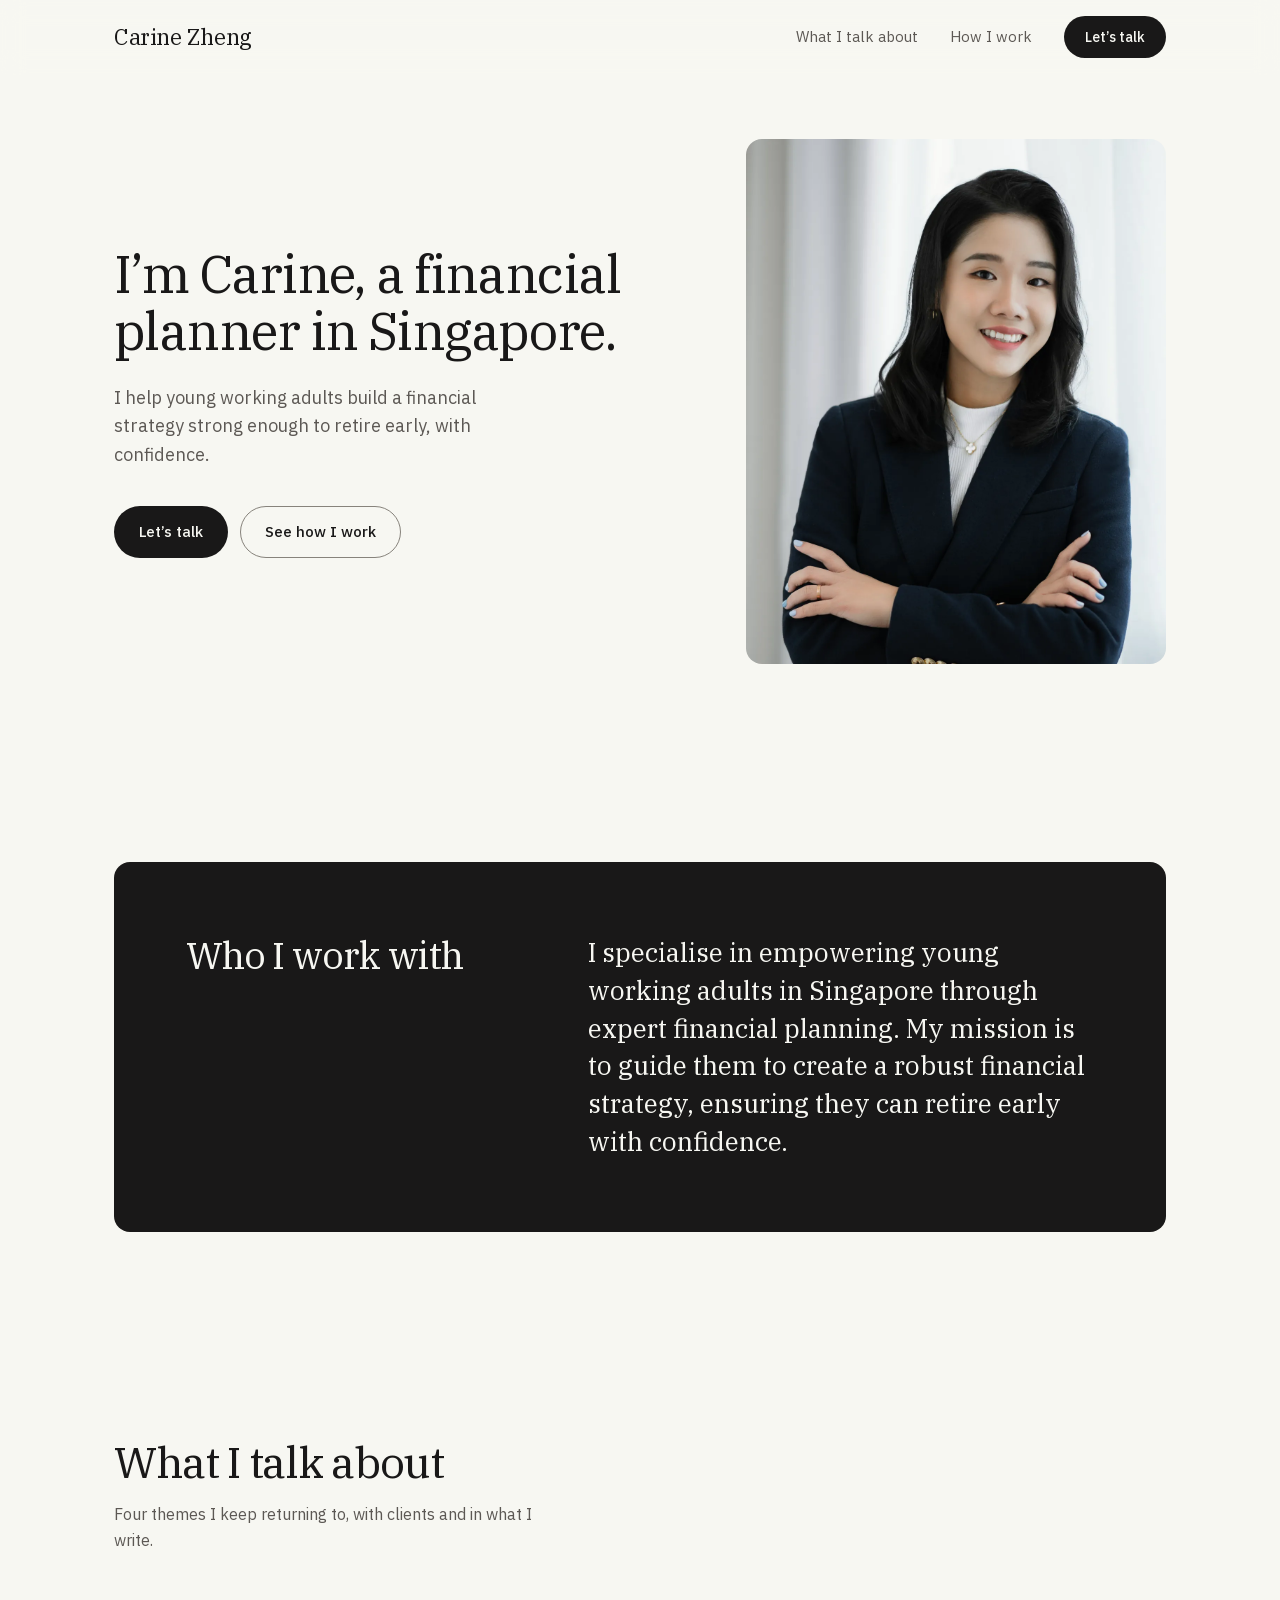
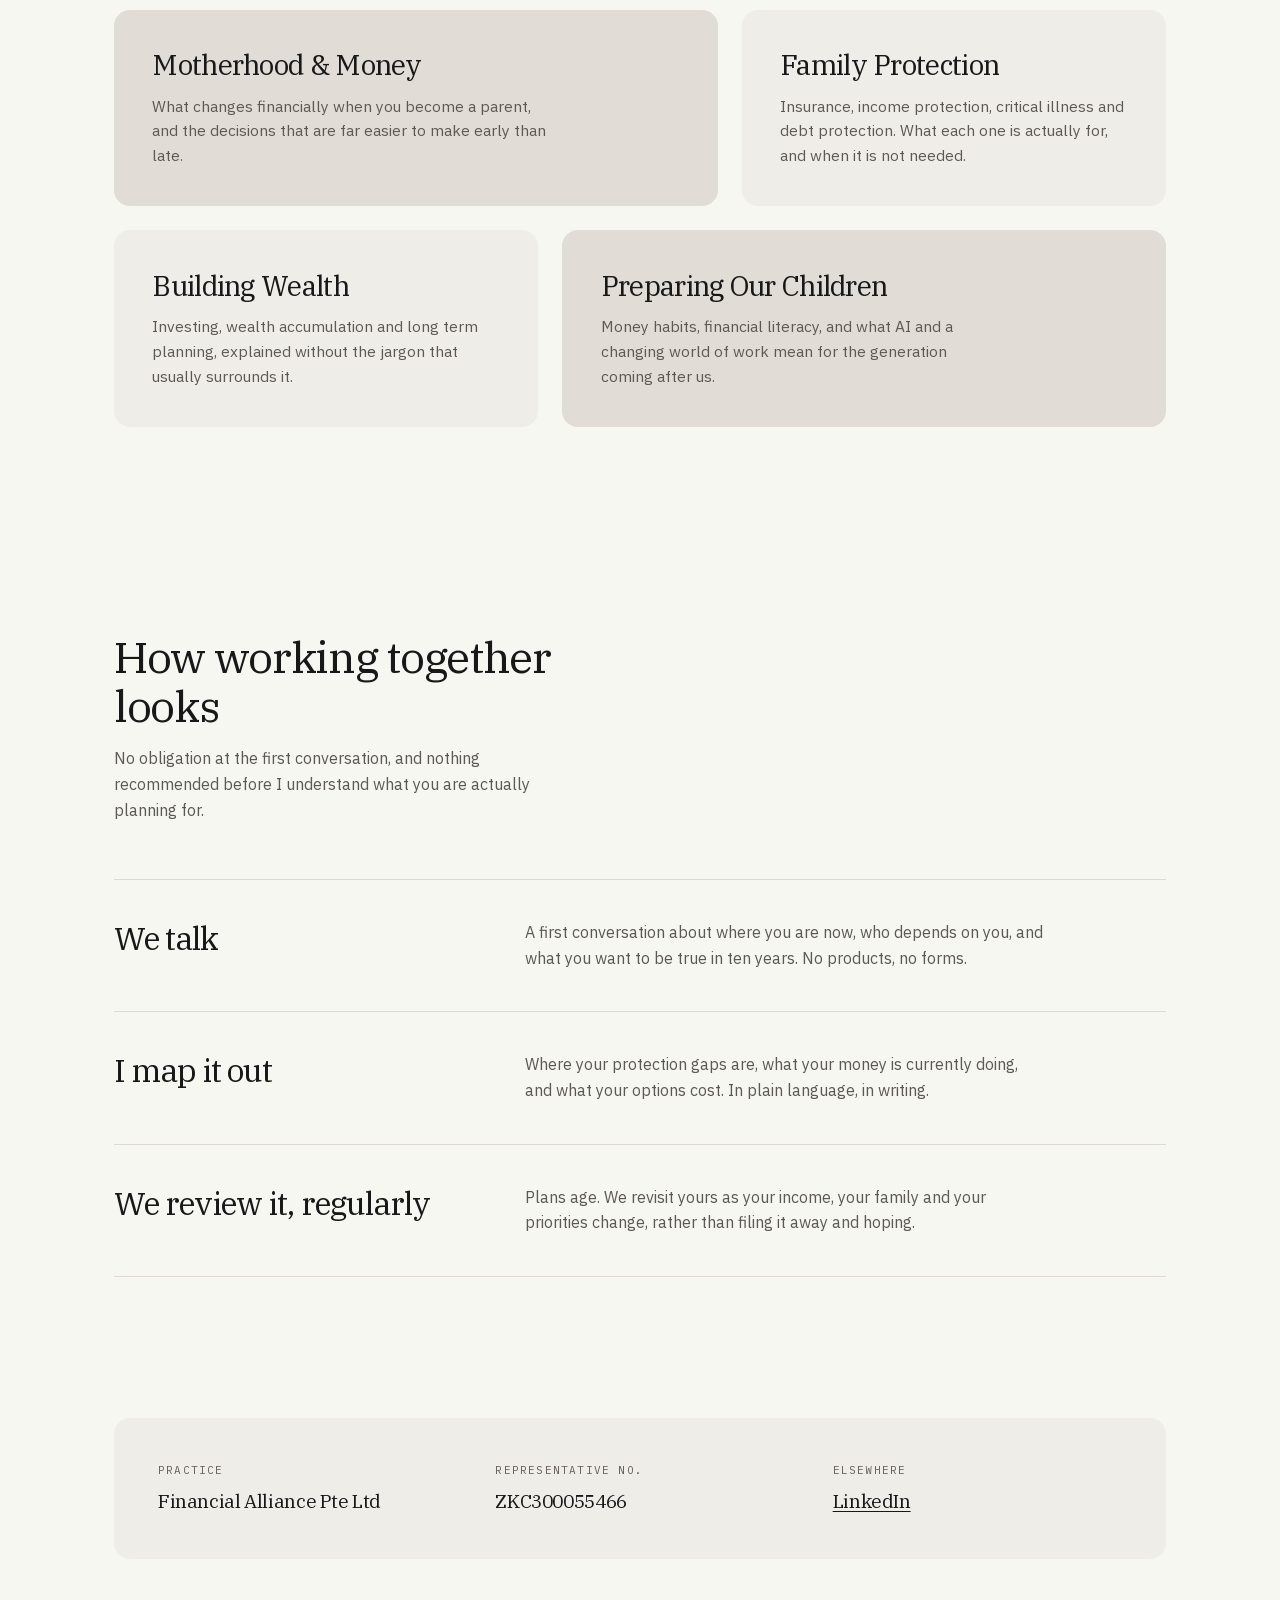
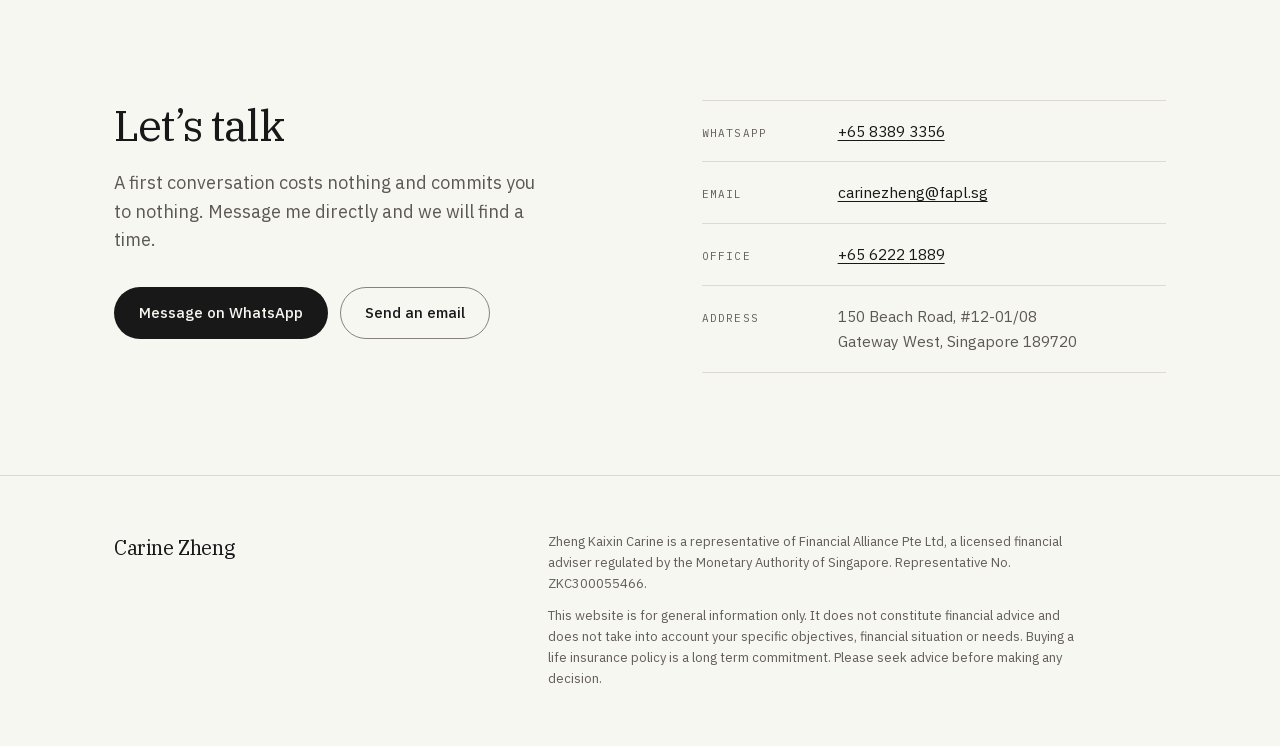
==== commit 4bdad922: "Add Carine's portrait to the hero Replaces the placeholder frame with the supplied photo.  The origi" ====
--- a/index.html
+++ b/index.html
@@ -58,14 +58,12 @@
       </div>
 
       <figure class="portrait reveal" style="--reveal-delay: 120ms;">
-        <!-- Replace this <div> with:
-             <img class="portrait__img" src="assets/img/carine.jpg"
-                  alt="Carine Zheng, financial planner" width="800" height="1000">
-             The frame styling carries over unchanged. See ASSETS-TODO.md. -->
-        <div class="portrait__slot">
-          <strong>Portrait of Carine</strong>
-          Add as assets/img/carine.jpg, portrait crop, 4:5, 800&times;1000 or larger.
-        </div>
+        <picture>
+          <source srcset="assets/img/carine.webp" type="image/webp">
+          <img class="portrait__img" src="assets/img/carine.jpg"
+               alt="Carine Zheng, financial planner with Financial Alliance"
+               width="1200" height="1500" fetchpriority="high" decoding="async">
+        </picture>
       </figure>
     </div>
   </section>
--- a/css/styles.css
+++ b/css/styles.css
@@ -354,12 +354,16 @@
   gap: 0.75rem;
 }
 
-/* Portrait frame. Both the placeholder slot and the real image share a frame,
-   so swapping .portrait__slot for an image element carrying .portrait__img
-   changes nothing visually except the content. See ASSETS-TODO.md. */
+/* Portrait frame. The placeholder slot and the real image share a frame, so
+   either can occupy it without the layout changing. */
 .portrait {
   margin: 0;
   position: relative;
+}
+
+/* <picture> is inline by default, which leaves a baseline gap under the image. */
+.portrait picture {
+  display: block;
 }
 
 .portrait__slot,
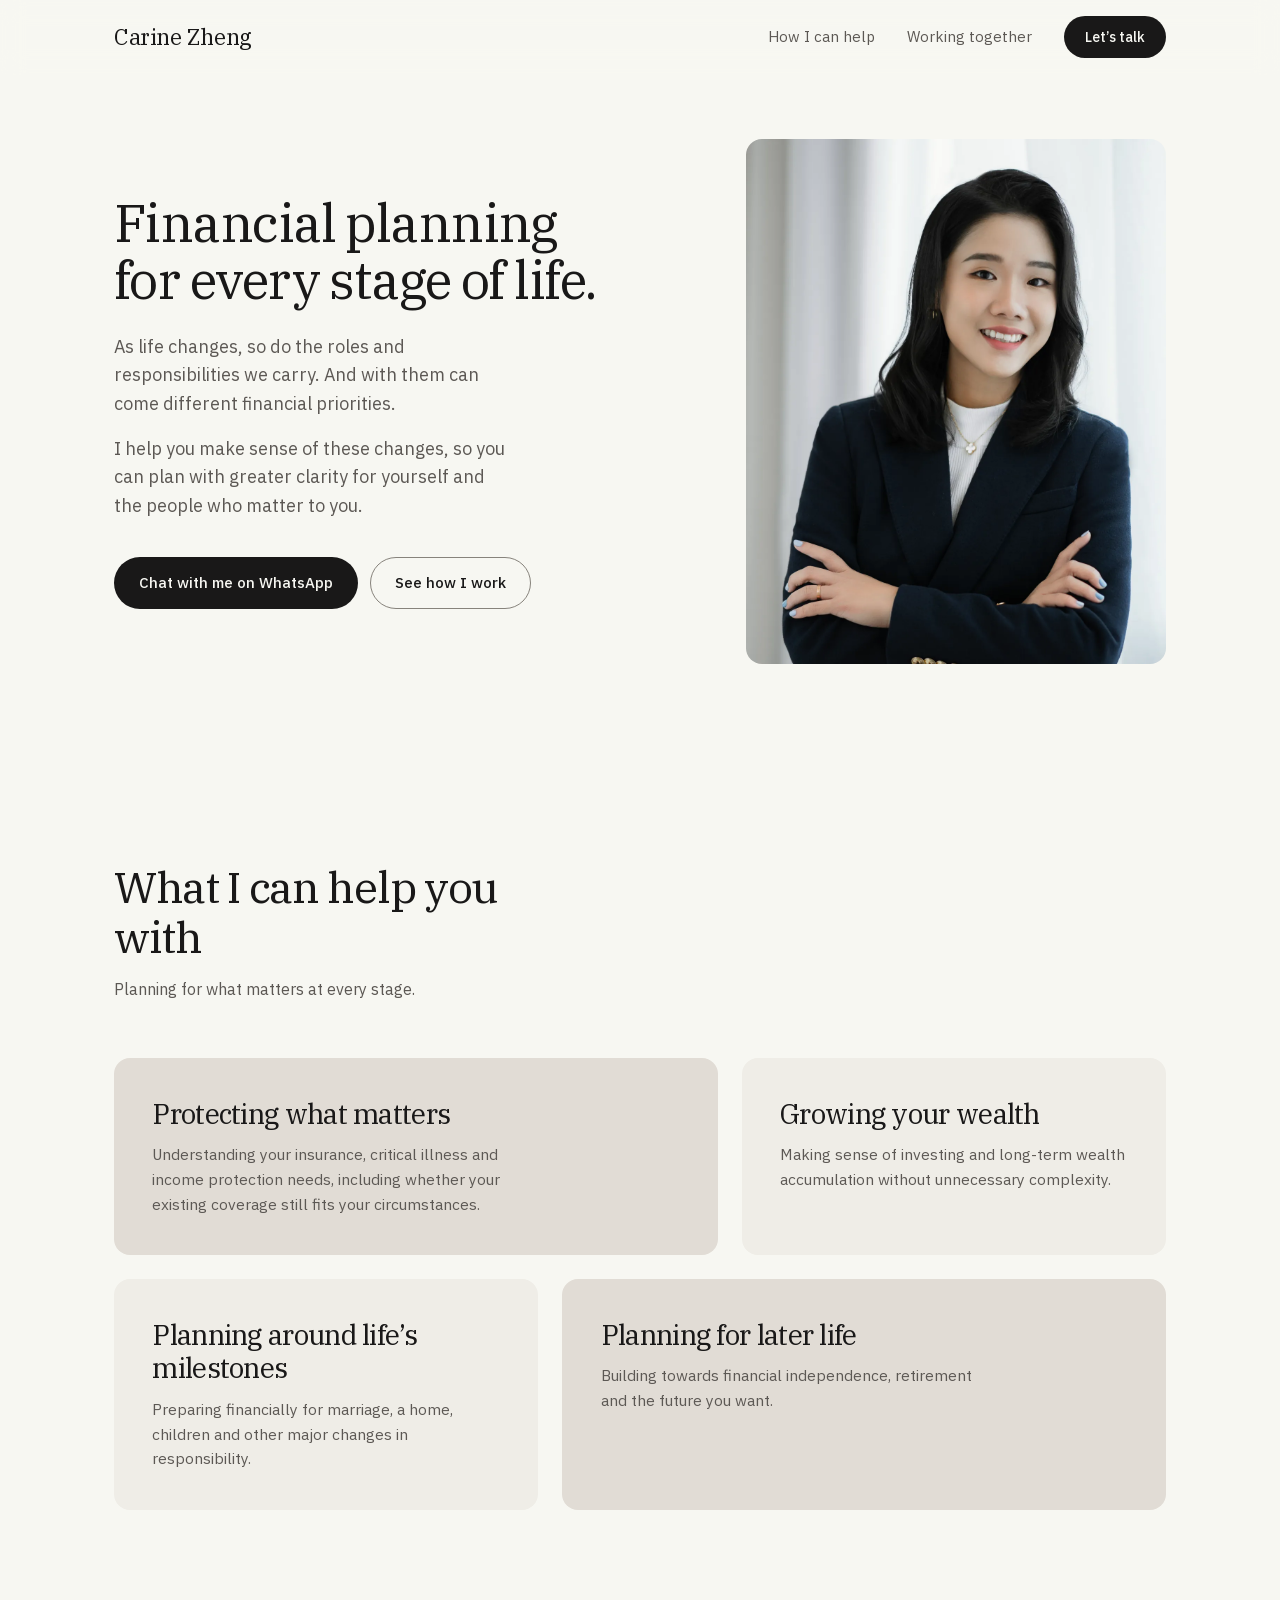
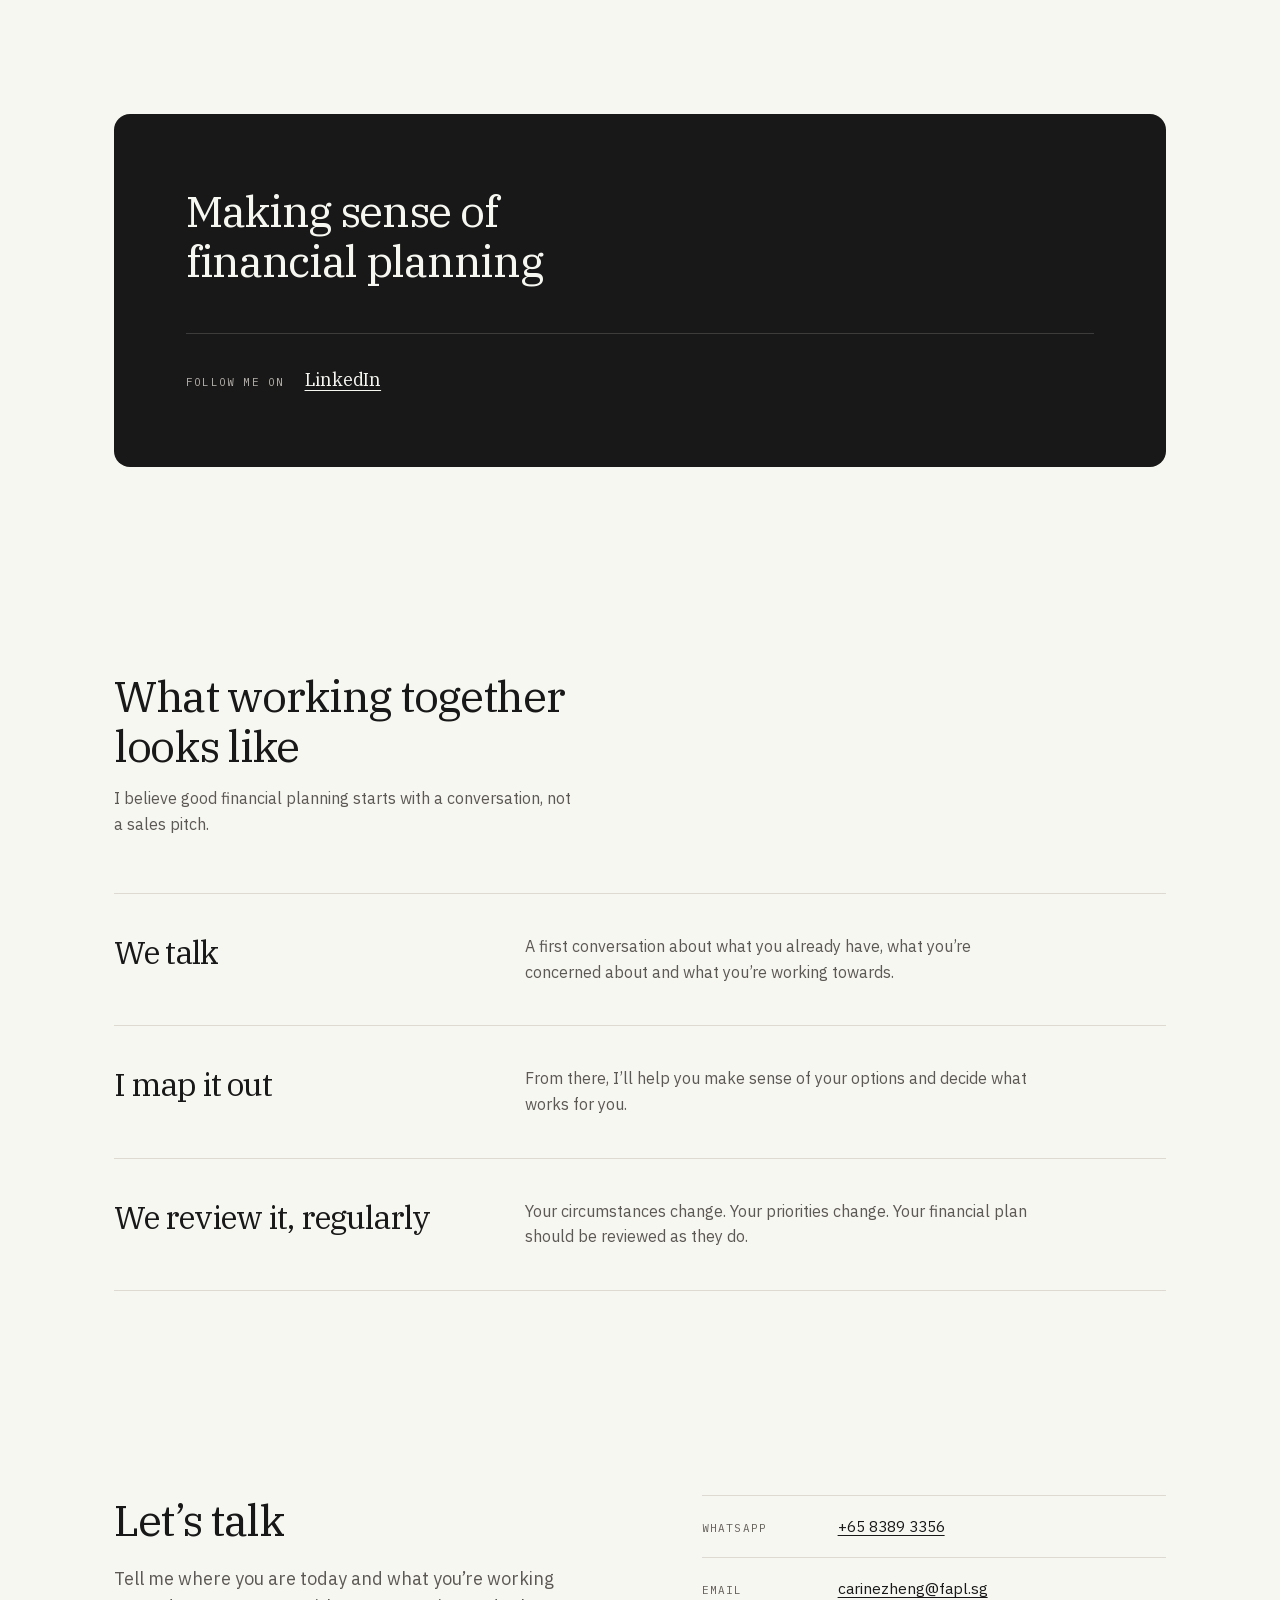
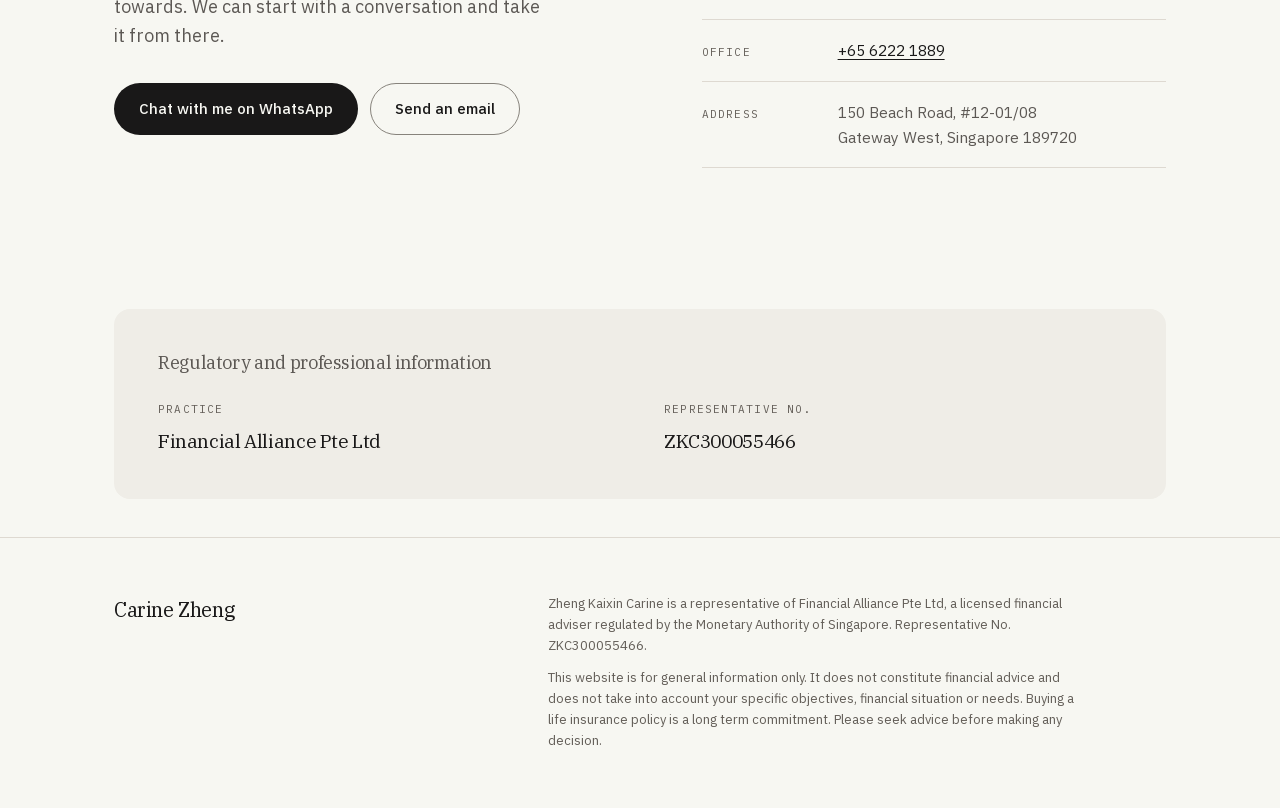
==== commit f6778f91: "Apply Rebecca's v1 copy across the page Replace the agency-written copy with the "Carine's website -" ====
--- a/index.html
+++ b/index.html
@@ -4,7 +4,7 @@
 <meta charset="utf-8">
 <meta name="viewport" content="width=device-width, initial-scale=1">
 <title>Carine Zheng | Financial Planner, Singapore</title>
-<meta name="description" content="Carine Zheng is a financial planner with Financial Alliance in Singapore, helping young working adults build a financial strategy strong enough to retire early.">
+<meta name="description" content="Carine Zheng is a financial planner with Financial Alliance in Singapore. Financial planning for every stage of life: protection, growing your wealth, life's milestones and later life.">
 
 <!-- Pre-launch. Remove at sign-off, together with the Disallow in robots.txt. -->
 <meta name="robots" content="noindex, nofollow">
@@ -20,7 +20,7 @@
 
 <meta property="og:type" content="profile">
 <meta property="og:title" content="Carine Zheng | Financial Planner, Singapore">
-<meta property="og:description" content="Helping young working adults in Singapore build a financial strategy strong enough to retire early.">
+<meta property="og:description" content="Financial planning for every stage of life. Helping you make sense of change so you can plan with clarity for yourself and the people who matter to you.">
 <meta name="twitter:card" content="summary_large_image">
 </head>
 
@@ -31,8 +31,8 @@
   <div class="wrap nav__inner">
     <a class="nav__brand" href="#main">Carine Zheng</a>
     <nav class="nav__links" aria-label="Primary">
-      <a class="nav__link" href="#topics">What I talk about</a>
-      <a class="nav__link" href="#how">How I work</a>
+      <a class="nav__link" href="#help">How I can help</a>
+      <a class="nav__link" href="#how">Working together</a>
       <a class="btn btn--primary" href="#contact">Let’s talk</a>
     </nav>
   </div>
@@ -45,14 +45,20 @@
     <div class="wrap hero__grid">
       <div class="reveal">
         <h1 class="display hero__title">
-          I’m Carine, a financial planner in Singapore.
+          Financial planning for every stage of life.
         </h1>
-        <p class="lead hero__lead">
-          I help young working adults build a financial strategy strong enough
-          to retire early, with confidence.
-        </p>
+        <div class="lead hero__lead">
+          <p>
+            As life changes, so do the roles and responsibilities we carry. And
+            with them can come different financial priorities.
+          </p>
+          <p>
+            I help you make sense of these changes, so you can plan with greater
+            clarity for yourself and the people who matter to you.
+          </p>
+        </div>
         <div class="hero__actions">
-          <a class="btn btn--primary" href="#contact">Let’s talk</a>
+          <a class="btn btn--primary" href="https://wa.me/6583893356" rel="noopener" target="_blank">Chat with me on WhatsApp</a>
           <a class="btn btn--ghost" href="#how">See how I work</a>
         </div>
       </div>
@@ -68,77 +74,99 @@
     </div>
   </section>
 
-  <!-- Statement: the page's one inverted surface ----------------------------- -->
-  <section class="section" id="who">
-    <div class="wrap">
-      <div class="statement reveal">
-        <div class="statement__inner">
-          <h2 class="h2 statement__title">Who I work with</h2>
-          <p class="statement__body">
-            I specialise in empowering young working adults in Singapore through
-            expert financial planning. My mission is to guide them to create a
-            robust financial strategy, ensuring they can retire early with
-            confidence.
-          </p>
-        </div>
-      </div>
-    </div>
-  </section>
-
-  <!-- Topics: asymmetric four-cell grid -------------------------------------- -->
-  <section class="section" id="topics">
+  <!-- What I can help you with: asymmetric four-cell grid -------------------- -->
+  <section class="section" id="help">
     <div class="wrap">
       <div class="topics__head reveal">
-        <h2 class="h2">What I talk about</h2>
+        <h2 class="h2">What I can help you with</h2>
         <p class="prose">
-          Four themes I keep returning to, with clients and in what I write.
+          Planning for what matters at every stage.
         </p>
       </div>
 
       <div class="topics__grid">
         <article class="topic topic--deep reveal">
-          <h3 class="topic__name">Motherhood &amp; Money</h3>
-          <p class="topic__desc">
-            What changes financially when you become a parent, and the decisions
-            that are far easier to make early than late.
+          <h3 class="topic__name">Protecting what matters</h3>
+          <p class="topic__desc">
+            Understanding your insurance, critical illness and income protection
+            needs, including whether your existing coverage still fits your
+            circumstances.
           </p>
         </article>
 
         <article class="topic reveal" style="--reveal-delay: 80ms;">
-          <h3 class="topic__name">Family Protection</h3>
-          <p class="topic__desc">
-            Insurance, income protection, critical illness and debt protection.
-            What each one is actually for, and when it is not needed.
+          <h3 class="topic__name">Growing your wealth</h3>
+          <p class="topic__desc">
+            Making sense of investing and long-term wealth accumulation without
+            unnecessary complexity.
           </p>
         </article>
 
         <article class="topic reveal" style="--reveal-delay: 160ms;">
-          <h3 class="topic__name">Building Wealth</h3>
-          <p class="topic__desc">
-            Investing, wealth accumulation and long term planning, explained
-            without the jargon that usually surrounds it.
+          <h3 class="topic__name">Planning around life’s milestones</h3>
+          <p class="topic__desc">
+            Preparing financially for marriage, a home, children and other major
+            changes in responsibility.
           </p>
         </article>
 
         <article class="topic topic--deep reveal" style="--reveal-delay: 240ms;">
-          <h3 class="topic__name">Preparing Our Children</h3>
-          <p class="topic__desc">
-            Money habits, financial literacy, and what AI and a changing world
-            of work mean for the generation coming after us.
-          </p>
-        </article>
-      </div>
-    </div>
-  </section>
-
-  <!-- How it works: vertical stack ------------------------------------------- -->
+          <h3 class="topic__name">Planning for later life</h3>
+          <p class="topic__desc">
+            Building towards financial independence, retirement and the future
+            you want.
+          </p>
+        </article>
+      </div>
+    </div>
+  </section>
+
+  <!-- Making sense of financial planning: the page's one inverted surface ---- -->
+  <section class="section" id="videos">
+    <div class="wrap">
+      <div class="channel reveal">
+        <div class="channel__inner">
+          <div class="channel__head">
+            <h2 class="h2 channel__title">Making sense of financial planning</h2>
+          </div>
+
+          <!-- Video carousel. Waiting on Carine's video links; see
+               CONTENT-QUERIES.md section 4. When they arrive, drop this in
+               here, one <li> per video:
+
+          <ul class="carousel" aria-label="Videos">
+            <li class="carousel__item">
+              <iframe src="https://www.youtube-nocookie.com/embed/VIDEO_ID"
+                      title="Video title"
+                      loading="lazy" allowfullscreen
+                      allow="accelerometer; encrypted-media; gyroscope; picture-in-picture"
+                      referrerpolicy="strict-origin-when-cross-origin"></iframe>
+            </li>
+          </ul>
+          -->
+
+          <div class="follow">
+            <p class="follow__label">Follow me on</p>
+            <ul class="follow__list">
+              <!-- YouTube, Instagram, TikTok and Facebook profile URLs still
+                   needed from Carine. Add each as:
+                   <li><a href="URL" rel="me noopener" target="_blank">YouTube</a></li> -->
+              <li><a href="https://www.linkedin.com/in/carinezheng/" rel="me noopener" target="_blank">LinkedIn</a></li>
+            </ul>
+          </div>
+        </div>
+      </div>
+    </div>
+  </section>
+
+  <!-- What working together looks like: vertical stack ----------------------- -->
   <section class="section" id="how">
     <div class="wrap">
       <div class="how__head reveal">
-        <h2 class="h2">How working together looks</h2>
+        <h2 class="h2">What working together looks like</h2>
         <p class="prose">
-          No obligation at the first conversation, and nothing recommended
-          before I understand what you are actually planning for.
+          I believe good financial planning starts with a conversation, not a
+          sales pitch.
         </p>
       </div>
 
@@ -146,47 +174,27 @@
         <article class="step reveal">
           <h3 class="step__name">We talk</h3>
           <p class="step__desc">
-            A first conversation about where you are now, who depends on you,
-            and what you want to be true in ten years. No products, no forms.
+            A first conversation about what you already have, what you’re
+            concerned about and what you’re working towards.
           </p>
         </article>
 
         <article class="step reveal" style="--reveal-delay: 80ms;">
           <h3 class="step__name">I map it out</h3>
           <p class="step__desc">
-            Where your protection gaps are, what your money is currently doing,
-            and what your options cost. In plain language, in writing.
+            From there, I’ll help you make sense of your options and decide what
+            works for you.
           </p>
         </article>
 
         <article class="step reveal" style="--reveal-delay: 160ms;">
           <h3 class="step__name">We review it, regularly</h3>
           <p class="step__desc">
-            Plans age. We revisit yours as your income, your family and your
-            priorities change, rather than filing it away and hoping.
-          </p>
-        </article>
-      </div>
-    </div>
-  </section>
-
-  <!-- Credentials ------------------------------------------------------------ -->
-  <section class="section section--tight">
-    <div class="wrap">
-      <dl class="creds creds__inner reveal">
-        <div>
-          <dt>Practice</dt>
-          <dd>Financial Alliance Pte Ltd</dd>
-        </div>
-        <div>
-          <dt>Representative No.</dt>
-          <dd>ZKC300055466</dd>
-        </div>
-        <div>
-          <dt>Elsewhere</dt>
-          <dd><a href="https://www.linkedin.com/in/carinezheng/" rel="me noopener" target="_blank">LinkedIn</a></dd>
-        </div>
-      </dl>
+            Your circumstances change. Your priorities change. Your financial
+            plan should be reviewed as they do.
+          </p>
+        </article>
+      </div>
     </div>
   </section>
 
@@ -196,11 +204,11 @@
       <div class="reveal">
         <h2 class="h2 contact__title">Let’s talk</h2>
         <p class="lead contact__lead">
-          A first conversation costs nothing and commits you to nothing. Message
-          me directly and we will find a time.
+          Tell me where you are today and what you’re working towards. We can
+          start with a conversation and take it from there.
         </p>
         <div class="contact__actions">
-          <a class="btn btn--primary" href="https://wa.me/6583893356" rel="noopener" target="_blank">Message on WhatsApp</a>
+          <a class="btn btn--primary" href="https://wa.me/6583893356" rel="noopener" target="_blank">Chat with me on WhatsApp</a>
           <a class="btn btn--ghost" href="mailto:carinezheng@fapl.sg">Send an email</a>
         </div>
       </div>
@@ -228,6 +236,25 @@
           </dd>
         </div>
       </dl>
+    </div>
+  </section>
+
+  <!-- Regulatory and professional information -------------------------------- -->
+  <section class="section section--tight" aria-labelledby="creds-title">
+    <div class="wrap">
+      <div class="creds reveal">
+        <h2 class="creds__title" id="creds-title">Regulatory and professional information</h2>
+        <dl class="creds__list">
+          <div>
+            <dt>Practice</dt>
+            <dd>Financial Alliance Pte Ltd</dd>
+          </div>
+          <div>
+            <dt>Representative No.</dt>
+            <dd>ZKC300055466</dd>
+          </div>
+        </dl>
+      </div>
     </div>
   </section>
 
--- a/css/styles.css
+++ b/css/styles.css
@@ -347,6 +347,10 @@
   margin-top: 1.5rem;
 }
 
+.hero__lead p + p {
+  margin-top: 1rem;
+}
+
 .hero__actions {
   margin-top: 2.25rem;
   display: flex;
@@ -407,42 +411,98 @@
   }
 }
 
-/* --- Statement block (the page's one inverted surface) -------------------- */
-
-.statement {
+/* --- Channel block (the page's one inverted surface) --------------------- */
+/* Videos and social links. Dark ground so YouTube thumbnails, which are mostly
+   saturated, sit inside a frame rather than fighting the greige. */
+
+.channel {
   background: var(--dark);
   color: var(--on-dark);
   border-radius: var(--r-lg);
 }
 
-.statement__inner {
-  display: grid;
-  grid-template-columns: minmax(0, 1fr) minmax(0, 1.5fr);
-  gap: clamp(1.5rem, 5vw, 4rem);
-  align-items: start;
+.channel__inner {
+  display: grid;
+  gap: clamp(2rem, 4vw, 3rem);
   padding: clamp(2.5rem, 6vw, 4.5rem);
 }
 
-/* Wide enough for "Who I work with" to break after "Who", not after "work". */
-.statement__title {
+.channel__title {
   color: var(--on-dark);
-  font-size: clamp(1.75rem, 3vw, 2.35rem);
+  max-width: 18ch;
   text-wrap: balance;
 }
 
-.statement__body {
+/* Horizontal scroll-snap track. No script: the browser does the carousel work,
+   and it degrades to a plain scrolling row. Each slide is 16:9 and sized so a
+   sliver of the next one shows at every width, which is the affordance. */
+.carousel {
+  display: flex;
+  gap: 1rem;
+  overflow-x: auto;
+  scroll-snap-type: x mandatory;
+  scroll-padding-inline: 0;
+  padding-bottom: 0.5rem;
+  scrollbar-width: thin;
+  scrollbar-color: var(--on-dark-soft) transparent;
+  -webkit-overflow-scrolling: touch;
+}
+
+.carousel__item {
+  flex: 0 0 min(560px, 86%);
+  scroll-snap-align: start;
+}
+
+.carousel__item iframe {
+  display: block;
+  width: 100%;
+  aspect-ratio: 16 / 9;
+  border: 0;
+  border-radius: var(--r-sm);
+  background: #000;
+}
+
+.follow {
+  display: flex;
+  flex-wrap: wrap;
+  align-items: baseline;
+  gap: 0.75rem 1.25rem;
+  padding-top: clamp(1.5rem, 3vw, 2rem);
+  border-top: 1px solid rgba(247, 247, 242, 0.16);
+}
+
+.follow__label {
+  font-family: var(--font-mono);
+  font-size: 0.6875rem;
+  letter-spacing: 0.11em;
+  text-transform: uppercase;
+  color: var(--on-dark-soft);
+}
+
+.follow__list {
+  display: flex;
+  flex-wrap: wrap;
+  gap: 0.5rem 0;
+}
+
+.follow__list li + li::before {
+  content: '\00b7';
+  margin-inline: 0.75rem;
+  color: var(--on-dark-soft);
+}
+
+.follow__list a {
+  color: var(--on-dark);
   font-family: var(--font-display);
-  font-size: clamp(1.25rem, 2.2vw, 1.625rem);
-  line-height: 1.45;
-  color: var(--on-dark);
-  max-width: 46ch;
-}
-
-@media (max-width: 800px) {
-  .statement__inner {
-    grid-template-columns: 1fr;
-    gap: 1.5rem;
-  }
+  font-size: 1.125rem;
+  letter-spacing: -0.01em;
+  text-decoration-thickness: 1px;
+  text-underline-offset: 4px;
+  transition: color 0.2s var(--ease);
+}
+
+.follow__list a:hover {
+  color: var(--on-dark-soft);
 }
 
 /* --- Topics (asymmetric four-cell grid) ---------------------------------- */
@@ -561,12 +621,22 @@
   }
 }
 
-/* --- Credentials --------------------------------------------------------- */
-
-.creds__inner {
+/* --- Regulatory and professional information ---------------------------- */
+
+.creds {
   background: var(--surface);
   border-radius: var(--r-lg);
   padding: clamp(2rem, 4vw, 2.75rem);
+}
+
+.creds__title {
+  font-size: 1.125rem;
+  letter-spacing: -0.02em;
+  color: var(--ink-soft);
+  margin-bottom: clamp(1.25rem, 3vw, 1.75rem);
+}
+
+.creds__list {
   display: grid;
   grid-template-columns: repeat(auto-fit, minmax(200px, 1fr));
   gap: clamp(1.5rem, 4vw, 3rem);
@@ -588,16 +658,6 @@
   line-height: 1.35;
 }
 
-.creds a {
-  color: var(--ink);
-  text-underline-offset: 3px;
-  text-decoration-thickness: 1px;
-}
-
-.creds a:hover {
-  color: var(--ink-soft);
-}
-
 /* --- Contact ------------------------------------------------------------- */
 
 .contact__grid {
@@ -764,14 +824,19 @@
     color: #000;
   }
 
-  .statement {
+  .channel {
     background: #fff;
     color: #000;
     border: 1px solid #000;
   }
 
-  .statement__title,
-  .statement__body {
+  .channel__title,
+  .follow__label,
+  .follow__list a {
     color: #000;
   }
-}
+
+  .carousel {
+    display: none;
+  }
+}
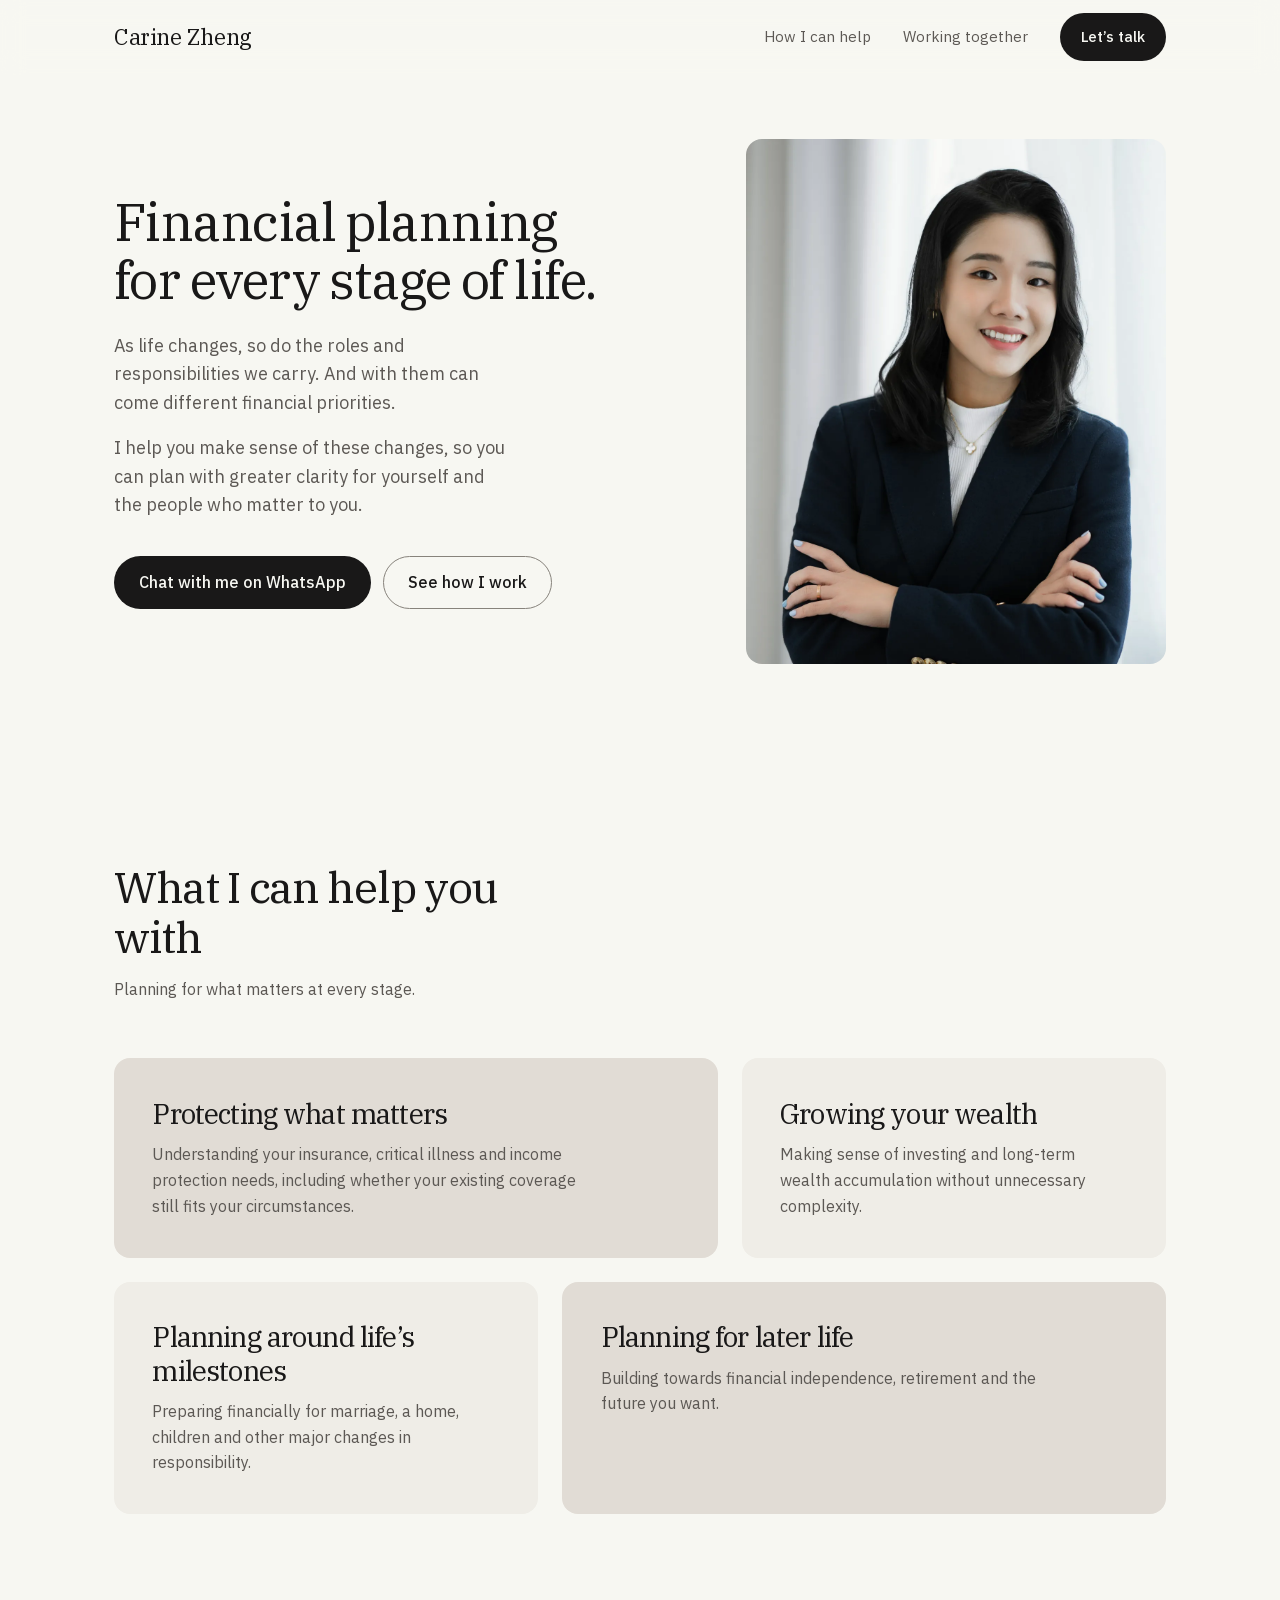
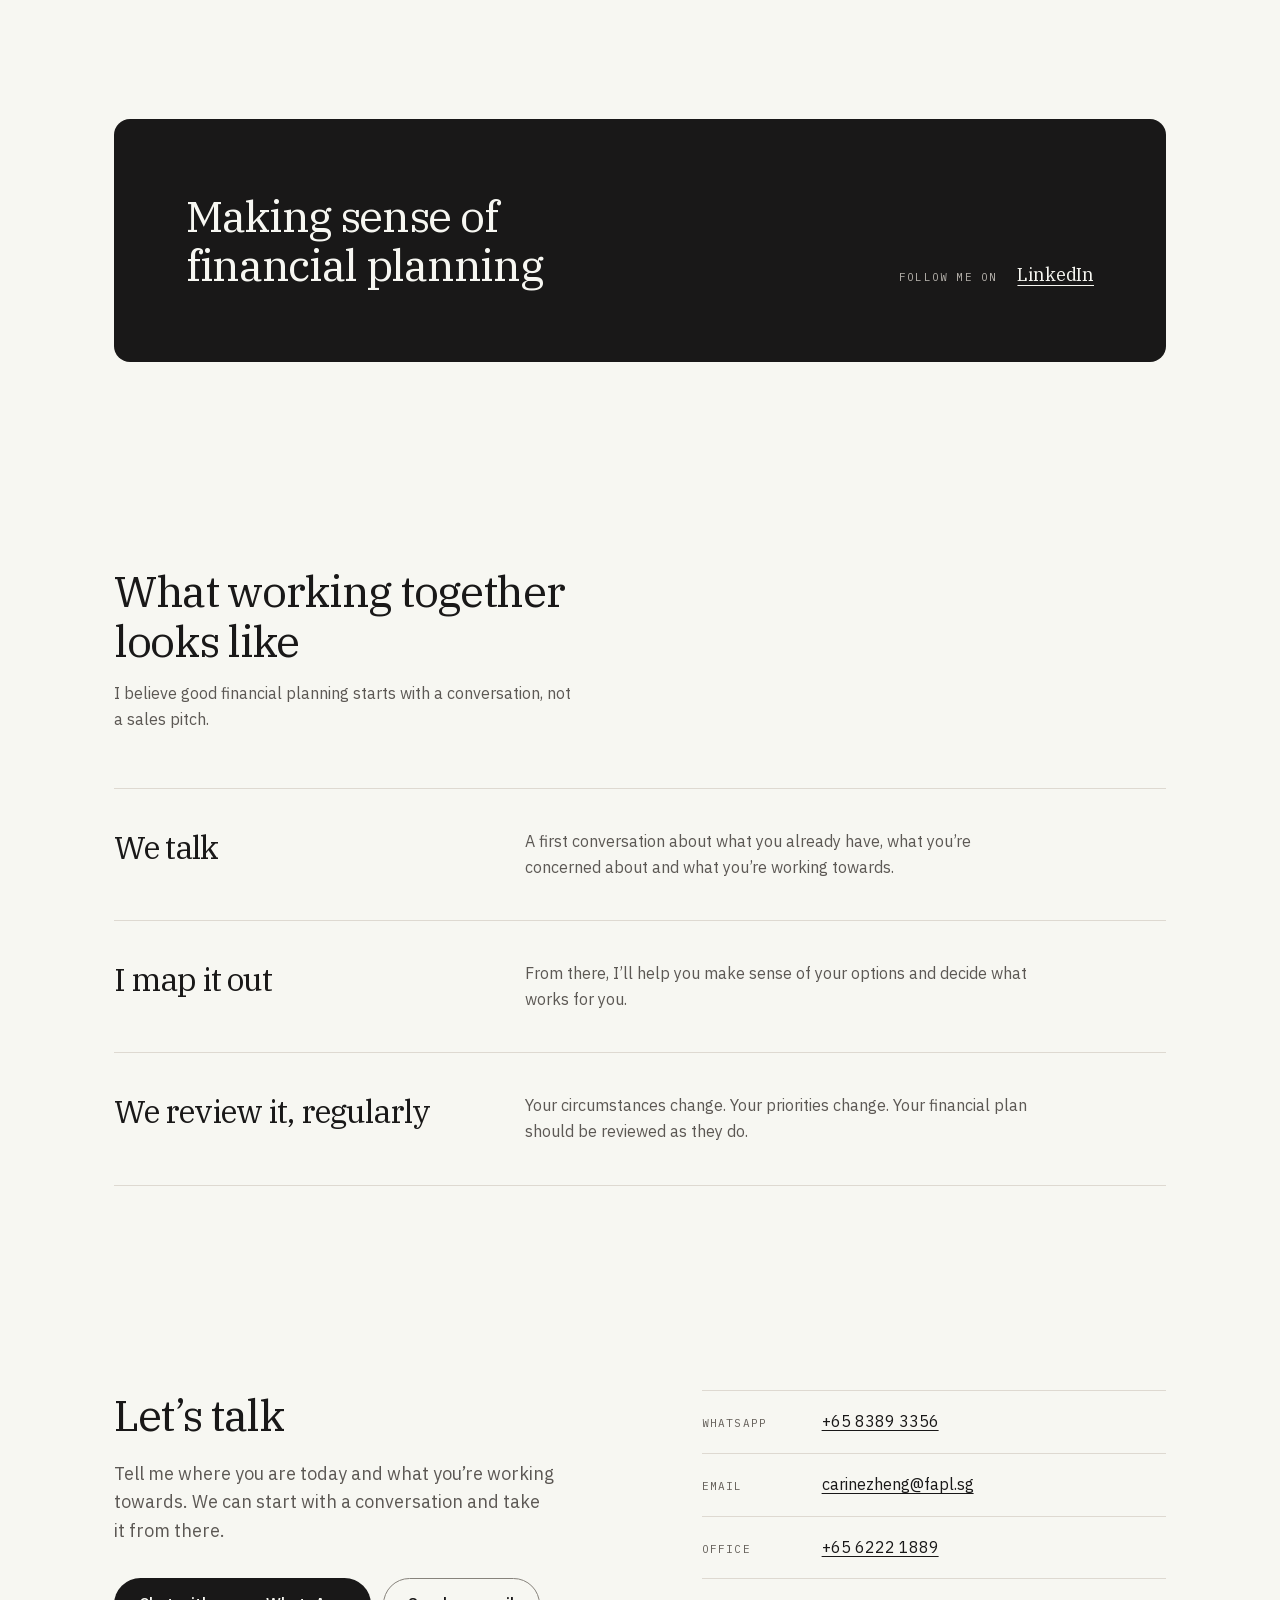
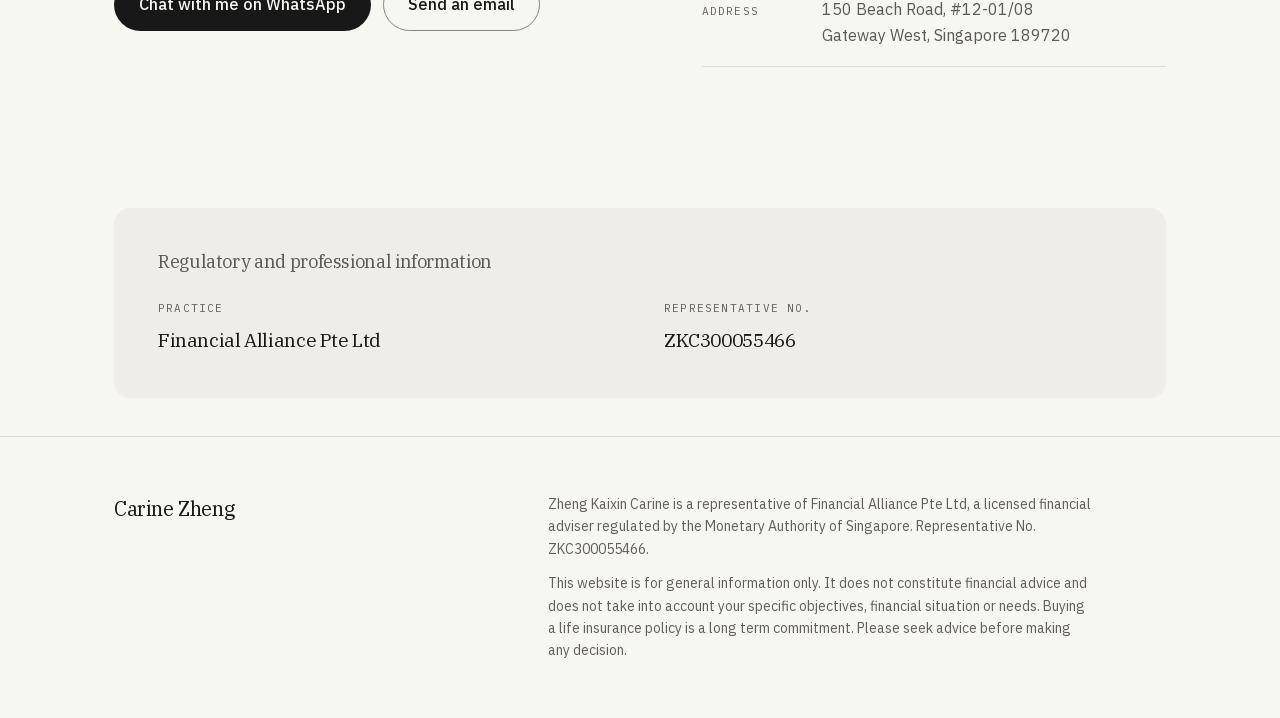
==== commit 0968810b: "Make the page hold up on phones and fix two accessibility blockers Two audits (a responsive render p" ====
--- a/index.html
+++ b/index.html
@@ -2,7 +2,7 @@
 <html lang="en-SG">
 <head>
 <meta charset="utf-8">
-<meta name="viewport" content="width=device-width, initial-scale=1">
+<meta name="viewport" content="width=device-width, initial-scale=1, viewport-fit=cover">
 <title>Carine Zheng | Financial Planner, Singapore</title>
 <meta name="description" content="Carine Zheng is a financial planner with Financial Alliance in Singapore. Financial planning for every stage of life: protection, growing your wealth, life's milestones and later life.">
 
@@ -17,6 +17,7 @@
 <link rel="preload" href="assets/fonts/ibm-plex-sans.woff2" as="font" type="font/woff2" crossorigin>
 <link rel="preload" href="assets/fonts/ibm-plex-serif.woff2" as="font" type="font/woff2" crossorigin>
 <link rel="stylesheet" href="css/styles.css">
+<link rel="icon" href="data:image/svg+xml,%3Csvg xmlns='http://www.w3.org/2000/svg' viewBox='0 0 64 64'%3E%3Crect width='64' height='64' rx='14' fill='%23191818'/%3E%3Ctext x='32' y='46' text-anchor='middle' font-family='IBM Plex Serif, Iowan Old Style, Georgia, serif' font-size='40' fill='%23f7f7f2'%3EC%3C/text%3E%3C/svg%3E">
 
 <meta property="og:type" content="profile">
 <meta property="og:title" content="Carine Zheng | Financial Planner, Singapore">
@@ -33,18 +34,18 @@
     <nav class="nav__links" aria-label="Primary">
       <a class="nav__link" href="#help">How I can help</a>
       <a class="nav__link" href="#how">Working together</a>
-      <a class="btn btn--primary" href="#contact">Let’s talk</a>
     </nav>
+    <a class="btn btn--primary nav__cta" href="#contact">Let’s talk</a>
   </div>
 </header>
 
-<main id="main">
+<main id="main" tabindex="-1">
 
   <!-- Hero: asymmetric split ------------------------------------------------ -->
   <section class="hero">
     <div class="wrap hero__grid">
       <div class="reveal">
-        <h1 class="display hero__title">
+        <h1 class="hero__title">
           Financial planning for every stage of life.
         </h1>
         <div class="lead hero__lead">
@@ -58,7 +59,7 @@
           </p>
         </div>
         <div class="hero__actions">
-          <a class="btn btn--primary" href="https://wa.me/6583893356" rel="noopener" target="_blank">Chat with me on WhatsApp</a>
+          <a class="btn btn--primary" href="https://wa.me/6583893356" rel="noopener" target="_blank">Chat with me on WhatsApp<span class="visually-hidden"> (opens in a new tab)</span></a>
           <a class="btn btn--ghost" href="#how">See how I work</a>
         </div>
       </div>
@@ -124,7 +125,7 @@
   <!-- Making sense of financial planning: the page's one inverted surface ---- -->
   <section class="section" id="videos">
     <div class="wrap">
-      <div class="channel reveal">
+      <div class="channel channel--empty reveal">
         <div class="channel__inner">
           <div class="channel__head">
             <h2 class="h2 channel__title">Making sense of financial planning</h2>
@@ -151,7 +152,7 @@
               <!-- YouTube, Instagram, TikTok and Facebook profile URLs still
                    needed from Carine. Add each as:
                    <li><a href="URL" rel="me noopener" target="_blank">YouTube</a></li> -->
-              <li><a href="https://www.linkedin.com/in/carinezheng/" rel="me noopener" target="_blank">LinkedIn</a></li>
+              <li><a href="https://www.linkedin.com/in/carinezheng/" rel="me noopener" target="_blank">LinkedIn<span class="visually-hidden"> (opens in a new tab)</span></a></li>
             </ul>
           </div>
         </div>
@@ -208,7 +209,7 @@
           start with a conversation and take it from there.
         </p>
         <div class="contact__actions">
-          <a class="btn btn--primary" href="https://wa.me/6583893356" rel="noopener" target="_blank">Chat with me on WhatsApp</a>
+          <a class="btn btn--primary" href="https://wa.me/6583893356" rel="noopener" target="_blank">Chat with me on WhatsApp<span class="visually-hidden"> (opens in a new tab)</span></a>
           <a class="btn btn--ghost" href="mailto:carinezheng@fapl.sg">Send an email</a>
         </div>
       </div>
@@ -216,7 +217,7 @@
       <dl class="details reveal" style="--reveal-delay: 100ms;">
         <div class="detail">
           <dt>WhatsApp</dt>
-          <dd><a href="https://wa.me/6583893356" rel="noopener" target="_blank">+65 8389 3356</a></dd>
+          <dd><a href="https://wa.me/6583893356" rel="noopener" target="_blank">+65 8389 3356<span class="visually-hidden"> (opens in a new tab)</span></a></dd>
         </div>
         <div class="detail">
           <dt>Email</dt>
--- a/css/styles.css
+++ b/css/styles.css
@@ -71,6 +71,12 @@
   --container: 1180px;
   --gutter: clamp(1.25rem, 5vw, 4rem);
   --section-y: clamp(4rem, 8vw, 7rem);
+  --nav-h: 74px;
+
+  /* Two tracking values, not three: display headings, and the smaller serif
+     labels (brand marks, credential values). */
+  --tracking-display: -0.03em;
+  --tracking-label: -0.02em;
 
   --ease: cubic-bezier(0.16, 1, 0.3, 1);
 
@@ -95,6 +101,8 @@
 html {
   -webkit-text-size-adjust: 100%;
   scroll-behavior: smooth;
+  /* In-page jumps land below the sticky nav, not under it. */
+  scroll-padding-top: calc(var(--nav-h) + 1.5rem);
 }
 
 body {
@@ -124,7 +132,7 @@
   margin: 0;
   font-family: var(--font-display);
   font-weight: 400;
-  letter-spacing: -0.03em;
+  letter-spacing: var(--tracking-display);
   line-height: 1.12;
 }
 
@@ -149,13 +157,31 @@
   border-radius: var(--r-sm);
 }
 
+/* The skip link hands focus to <main>; it needs no ring of its own. */
+main:focus {
+  outline: none;
+}
+
+.visually-hidden {
+  position: absolute;
+  width: 1px;
+  height: 1px;
+  padding: 0;
+  margin: -1px;
+  overflow: hidden;
+  clip: rect(0 0 0 0);
+  white-space: nowrap;
+  border: 0;
+}
+
 /* --- Layout primitives --------------------------------------------------- */
 
 .wrap {
   width: 100%;
   max-width: var(--container);
   margin-inline: auto;
-  padding-inline: var(--gutter);
+  padding-inline: max(var(--gutter), env(safe-area-inset-left))
+    max(var(--gutter), env(safe-area-inset-right));
 }
 
 .section {
@@ -169,7 +195,7 @@
 }
 
 .skip {
-  position: absolute;
+  position: fixed;
   left: -9999px;
   top: 0;
   background: var(--dark);
@@ -186,18 +212,13 @@
 
 /* --- Type ---------------------------------------------------------------- */
 
-.display {
-  font-size: clamp(2.5rem, 5.6vw, 4rem);
-  line-height: 1.1;
-}
-
 .h2 {
   font-size: clamp(1.85rem, 3.6vw, 2.75rem);
 }
 
 /* Emphasis inside a display line uses the same family's italic, never a
    second typeface. */
-.display em,
+.hero__title em,
 .h2 em {
   font-style: italic;
 }
@@ -229,7 +250,7 @@
   border-radius: var(--r-pill);
   border: 1px solid transparent;
   font-family: var(--font-body);
-  font-size: 0.9375rem;
+  font-size: 1rem;
   font-weight: 500;
   text-decoration: none;
   cursor: pointer;
@@ -279,46 +300,93 @@
 }
 
 .nav__inner {
-  height: 74px;
+  height: var(--nav-h);
   display: flex;
   align-items: center;
-  justify-content: space-between;
-  gap: 1.5rem;
+  gap: clamp(1rem, 2.5vw, 2rem);
 }
 
 .nav__brand {
   font-family: var(--font-display);
   font-size: 1.375rem;
-  letter-spacing: -0.02em;
+  letter-spacing: var(--tracking-label);
   text-decoration: none;
   white-space: nowrap;
+  padding-block: 0.5rem;
 }
 
 .nav__links {
   display: flex;
   align-items: center;
   gap: clamp(1rem, 2.5vw, 2rem);
-}
-
+  margin-left: auto;
+}
+
+/* Same underline treatment as every other text link on the page, arriving on
+   hover rather than resting. */
 .nav__link {
   font-size: 0.9375rem;
   color: var(--ink-soft);
-  text-decoration: none;
-  transition: color 0.2s var(--ease);
+  padding-block: 0.5rem;
+  text-decoration-line: underline;
+  text-decoration-color: transparent;
+  text-decoration-thickness: 1px;
+  text-underline-offset: 4px;
+  transition: color 0.2s var(--ease), text-decoration-color 0.2s var(--ease);
 }
 
 .nav__link:hover {
   color: var(--ink);
+  text-decoration-color: currentColor;
 }
 
 .nav .btn {
-  padding: 0.5625rem 1.25rem;
-  font-size: 0.875rem;
-}
-
+  padding: 0.6875rem 1.25rem;
+  font-size: 0.9375rem;
+}
+
+/* Phones: the two section links move to a second row rather than vanishing,
+   and the bar stops being sticky so it is not taking a fifth of the screen. */
 @media (max-width: 720px) {
-  .nav__link {
-    display: none;
+  .nav {
+    position: static;
+    background: var(--ground);
+    backdrop-filter: none;
+    border-bottom-color: var(--rule);
+  }
+
+  .nav__inner {
+    height: auto;
+    display: grid;
+    grid-template-columns: minmax(0, 1fr) auto;
+    align-items: center;
+    row-gap: 0;
+    padding-block: 0.75rem 0.5rem;
+  }
+
+  .nav__brand {
+    grid-area: 1 / 1;
+  }
+
+  .nav__cta {
+    grid-area: 1 / 2;
+  }
+
+  .nav__links {
+    grid-area: 2 / 1 / 2 / -1;
+    margin-left: 0;
+    gap: 1.5rem;
+  }
+
+  html {
+    scroll-padding-top: 1.5rem;
+  }
+}
+
+/* Landscape phones: a shorter bar, so it is not a fifth of the viewport. */
+@media (max-height: 460px) and (orientation: landscape) and (min-width: 721px) {
+  :root {
+    --nav-h: 56px;
   }
 }
 
@@ -336,10 +404,11 @@
   align-items: center;
 }
 
-/* Sized down from .display so this 44-character headline holds to two lines
-   beside the portrait. At the full display scale it runs to three. */
+/* Sized so this 43-character headline holds to two or three lines beside the
+   portrait, and to two lines on a phone rather than four. */
 .hero__title {
-  font-size: clamp(2.2rem, 4.4vw, 3.25rem);
+  font-size: clamp(1.9rem, 5.2vw, 3.25rem);
+  line-height: 1.1;
   text-wrap: balance;
 }
 
@@ -396,7 +465,7 @@
   color: var(--ink-soft);
 }
 
-@media (max-width: 860px) {
+@media (max-width: 760px) {
   .hero__grid {
     grid-template-columns: 1fr;
     gap: 2.5rem;
@@ -404,10 +473,26 @@
 
   .portrait {
     max-width: 400px;
+    margin-inline: auto;
   }
 
   .lead {
     max-width: 46ch;
+  }
+}
+
+/* Narrow phones: two pills of different widths stacked left reads as
+   unfinished. Full-width, one under the other, reads as decided. */
+@media (max-width: 400px) {
+  .hero__actions,
+  .contact__actions {
+    display: grid;
+    gap: 0.625rem;
+  }
+
+  .hero__actions .btn,
+  .contact__actions .btn {
+    width: 100%;
   }
 }
 
@@ -424,7 +509,29 @@
 .channel__inner {
   display: grid;
   gap: clamp(2rem, 4vw, 3rem);
-  padding: clamp(2.5rem, 6vw, 4.5rem);
+  padding: clamp(1.5rem, 7vw, 4.5rem);
+}
+
+/* Until the videos arrive the panel holds a heading and a follow row. Set
+   them as two columns so the block reads as composed rather than as a stage
+   with nothing on it. Remove .channel--empty in the same edit that adds the
+   carousel. */
+@media (min-width: 800px) {
+  .channel--empty .channel__inner {
+    grid-template-columns: minmax(0, 1fr) minmax(0, 1fr);
+    align-items: end;
+  }
+
+  .channel--empty .follow {
+    padding-top: 0;
+    border-top: 0;
+    justify-content: flex-end;
+  }
+}
+
+/* The ink-coloured ring disappears on the ink-coloured panel. */
+.channel :focus-visible {
+  outline-color: var(--on-dark);
 }
 
 .channel__title {
@@ -492,6 +599,7 @@
 }
 
 .follow__list a {
+  position: relative;
   color: var(--on-dark);
   font-family: var(--font-display);
   font-size: 1.125rem;
@@ -528,7 +636,7 @@
 
 /* Two rows mirroring each other, 7/5 then 5/7. Exactly four cells, no empty
    tracks. */
-@media (min-width: 761px) {
+@media (min-width: 861px) {
   .topics__grid {
     grid-template-columns: repeat(12, 1fr);
   }
@@ -563,13 +671,12 @@
 .topic__name {
   font-family: var(--font-display);
   font-size: clamp(1.375rem, 2.2vw, 1.75rem);
-  letter-spacing: -0.025em;
+  letter-spacing: var(--tracking-display);
   line-height: 1.2;
 }
 
 .topic__desc {
   color: var(--ink-soft);
-  font-size: 0.96875rem;
   max-width: 44ch;
 }
 
@@ -600,7 +707,7 @@
 .step__name {
   font-family: var(--font-display);
   font-size: clamp(1.5rem, 2.6vw, 2rem);
-  letter-spacing: -0.03em;
+  letter-spacing: var(--tracking-display);
   line-height: 1.15;
 }
 
@@ -613,7 +720,7 @@
 @media (max-width: 760px) {
   .step {
     grid-template-columns: 1fr;
-    gap: 0.625rem;
+    gap: 0.75rem;
   }
 
   .step__desc {
@@ -631,14 +738,14 @@
 
 .creds__title {
   font-size: 1.125rem;
-  letter-spacing: -0.02em;
+  letter-spacing: var(--tracking-label);
   color: var(--ink-soft);
   margin-bottom: clamp(1.25rem, 3vw, 1.75rem);
 }
 
 .creds__list {
   display: grid;
-  grid-template-columns: repeat(auto-fit, minmax(200px, 1fr));
+  grid-template-columns: repeat(auto-fit, minmax(min(200px, 100%), 1fr));
   gap: clamp(1.5rem, 4vw, 3rem);
 }
 
@@ -654,7 +761,7 @@
   margin-top: 0.625rem;
   font-family: var(--font-display);
   font-size: 1.1875rem;
-  letter-spacing: -0.02em;
+  letter-spacing: var(--tracking-label);
   line-height: 1.35;
 }
 
@@ -690,7 +797,7 @@
 
 .detail {
   display: grid;
-  grid-template-columns: 7.5rem minmax(0, 1fr);
+  grid-template-columns: minmax(0, 6.5rem) minmax(0, 1fr);
   gap: 1rem;
   padding-block: 1.125rem;
   border-top: 1px solid var(--rule);
@@ -709,11 +816,8 @@
   color: var(--ink-faint);
 }
 
-.detail dd {
-  font-size: 0.96875rem;
-}
-
 .detail a {
+  position: relative;
   color: var(--ink);
   text-underline-offset: 3px;
   text-decoration-thickness: 1px;
@@ -736,13 +840,24 @@
   }
 }
 
-@media (max-width: 460px) {
+/* Stacks at the same point the contact grid goes two-column, otherwise the
+   fixed label track squeezes the address into four lines. */
+@media (max-width: 900px) {
   .detail {
     grid-template-columns: 1fr;
     gap: 0.25rem;
   }
 }
 
+/* Text links are one line tall. Extend the hit area to 44px without moving
+   the baseline-aligned rows they sit in. */
+.detail a::after,
+.follow__list a::after {
+  content: '';
+  position: absolute;
+  inset: -0.75rem 0;
+}
+
 /* --- Footer -------------------------------------------------------------- */
 
 .footer {
@@ -760,11 +875,11 @@
 .footer__brand {
   font-family: var(--font-display);
   font-size: 1.25rem;
-  letter-spacing: -0.02em;
+  letter-spacing: var(--tracking-label);
 }
 
 .footer__disclaimer {
-  font-size: 0.8125rem;
+  font-size: 0.875rem;
   line-height: 1.6;
   color: var(--ink-faint);
   max-width: 68ch;
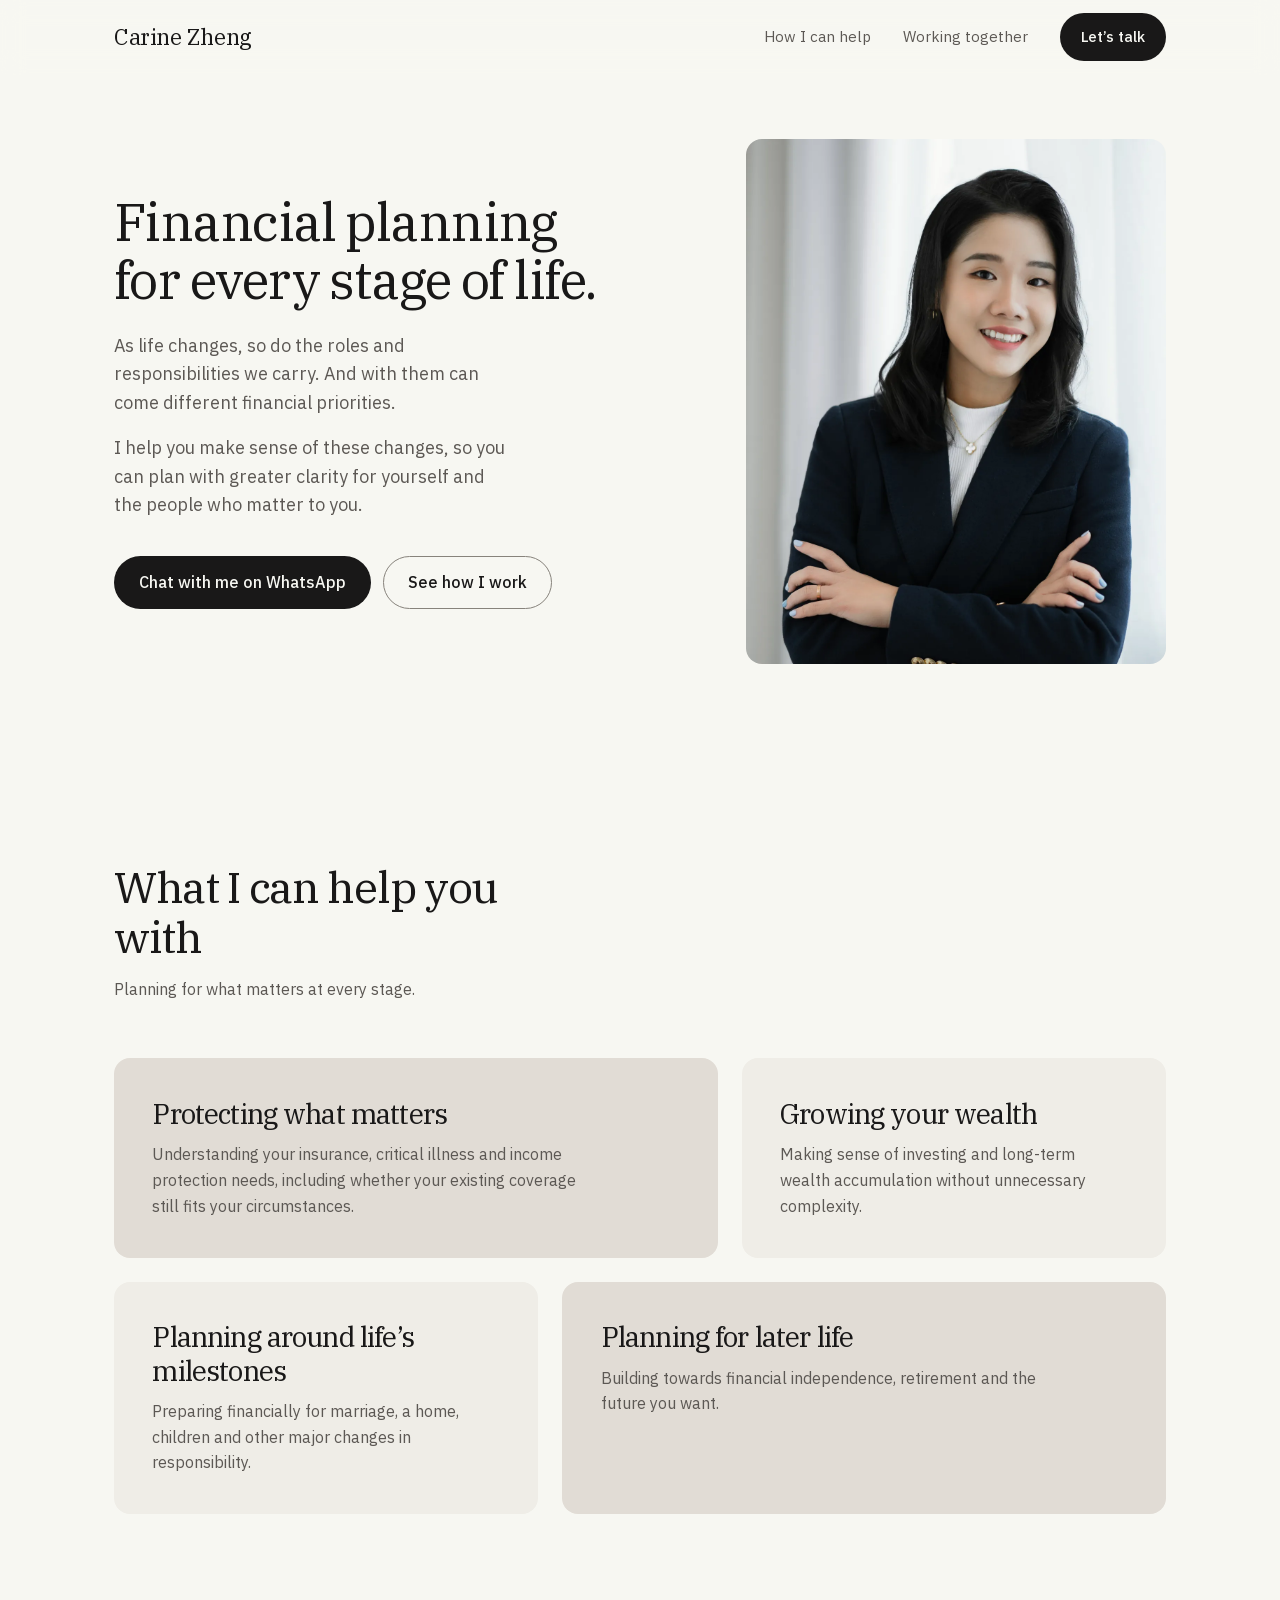
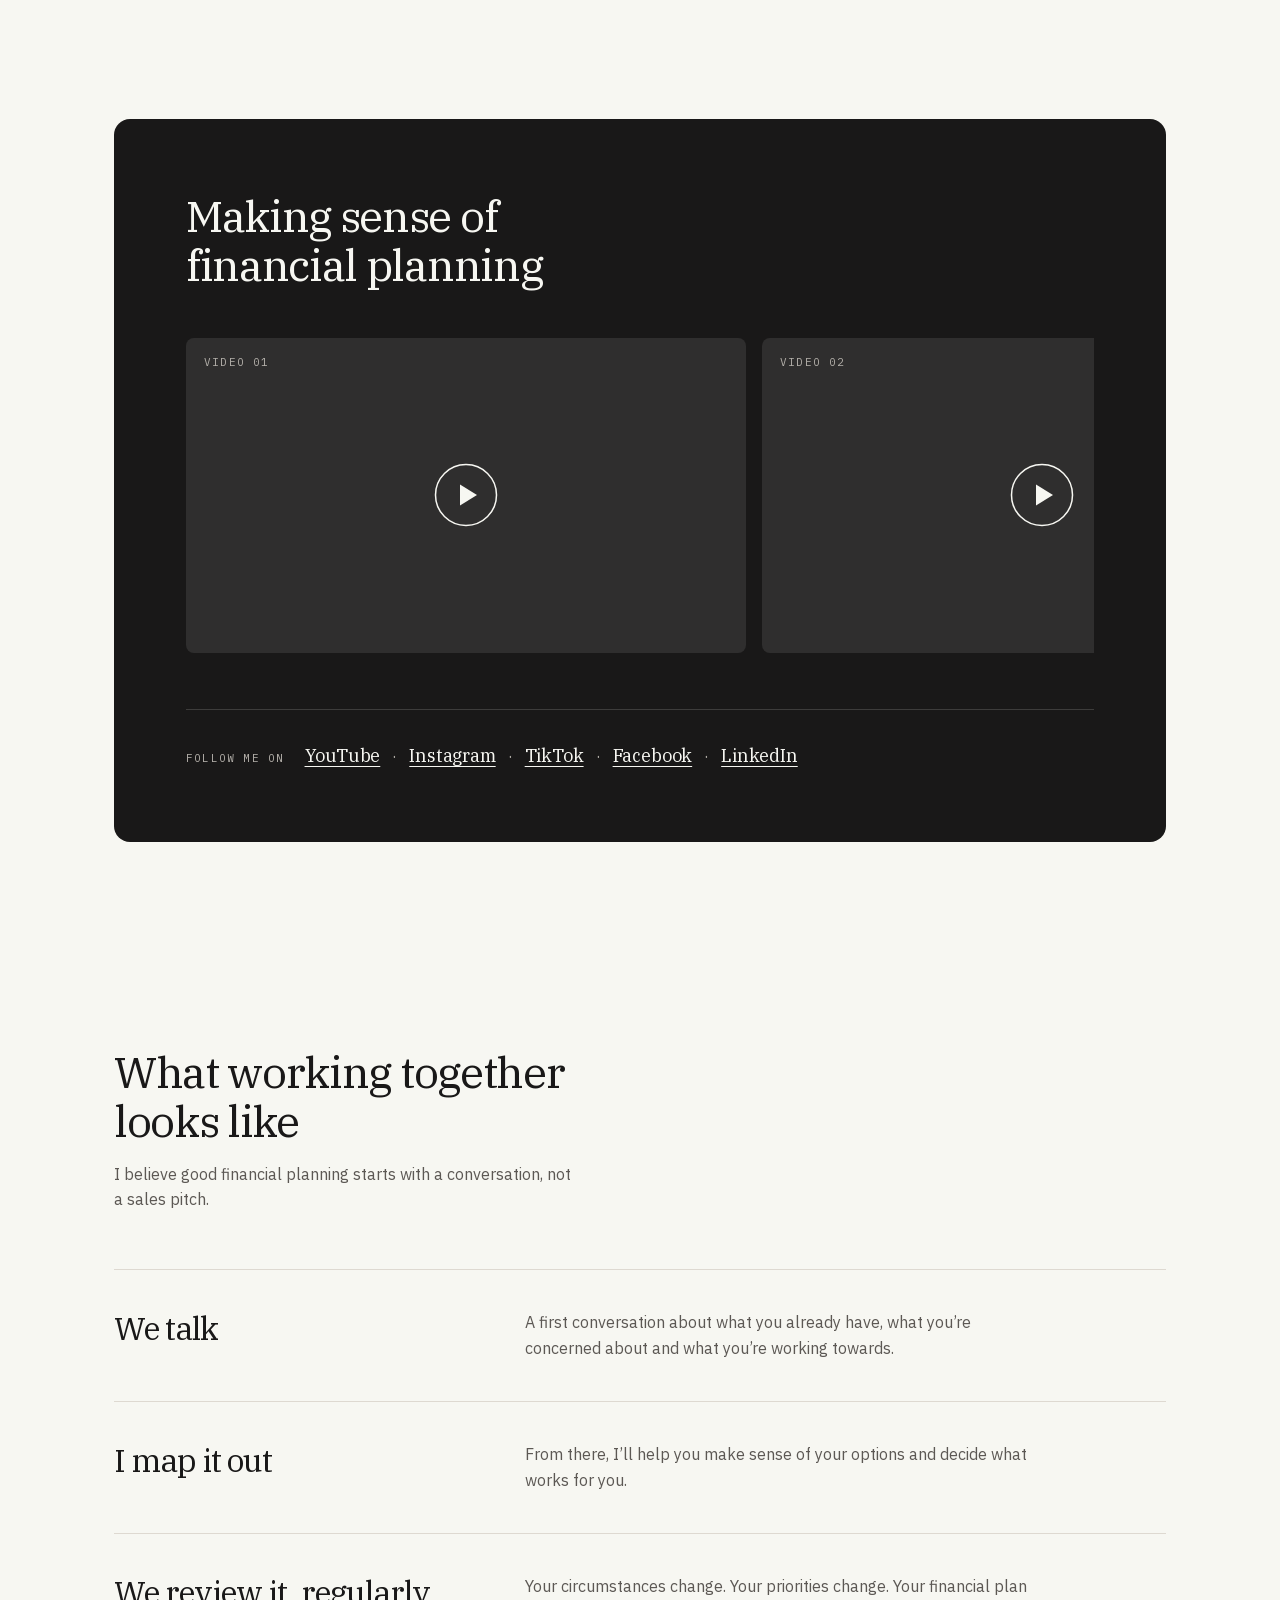
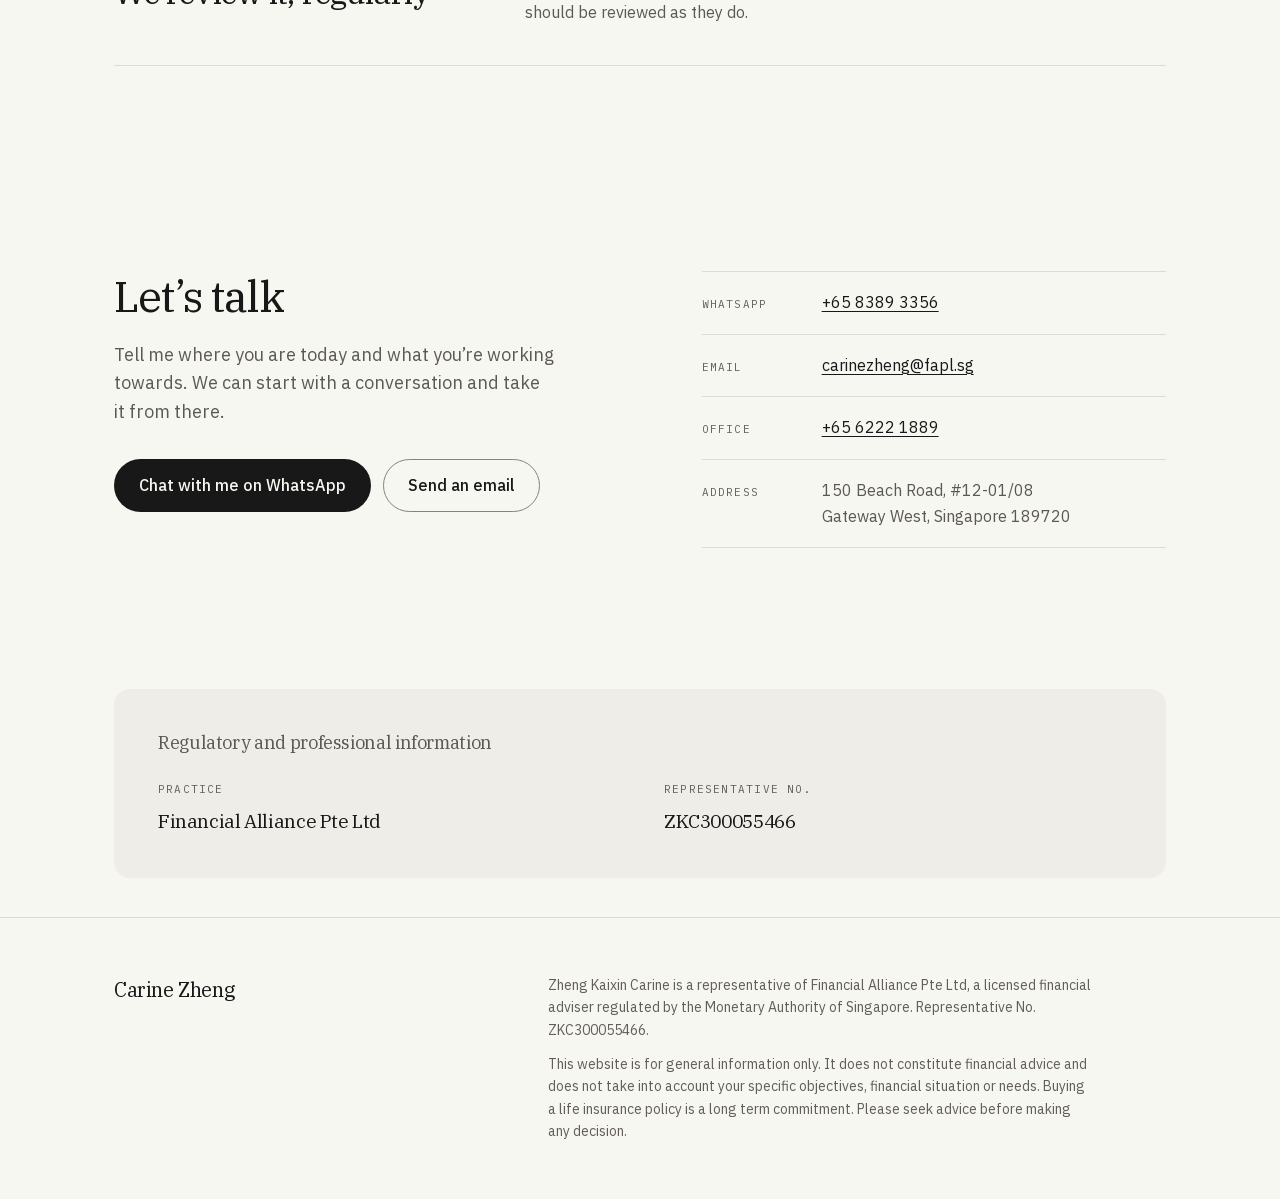
==== commit 6311d670: "Mock up the video carousel and the full follow row Four placeholder tiles in the scroll-snap carouse" ====
--- a/index.html
+++ b/index.html
@@ -125,33 +125,63 @@
   <!-- Making sense of financial planning: the page's one inverted surface ---- -->
   <section class="section" id="videos">
     <div class="wrap">
-      <div class="channel channel--empty reveal">
+      <div class="channel reveal">
         <div class="channel__inner">
           <div class="channel__head">
             <h2 class="h2 channel__title">Making sense of financial planning</h2>
           </div>
 
-          <!-- Video carousel. Waiting on Carine's video links; see
-               CONTENT-QUERIES.md section 4. When they arrive, drop this in
-               here, one <li> per video:
-
-          <ul class="carousel" aria-label="Videos">
-            <li class="carousel__item">
+          <!-- MOCK-UP. Placeholder tiles until Carine's video links arrive; see
+               CONTENT-QUERIES.md section 4. Replace each tile's inner <div>
+               with the real embed:
+
               <iframe src="https://www.youtube-nocookie.com/embed/VIDEO_ID"
                       title="Video title"
                       loading="lazy" allowfullscreen
                       allow="accelerometer; encrypted-media; gyroscope; picture-in-picture"
                       referrerpolicy="strict-origin-when-cross-origin"></iframe>
+          -->
+          <ul class="carousel" aria-label="Videos">
+            <li class="carousel__item">
+              <div class="carousel__placeholder">
+                <span class="carousel__label">Video 01</span>
+                <svg class="carousel__play" viewBox="0 0 64 64" aria-hidden="true" focusable="false"><circle cx="32" cy="32" r="30.5"/><path d="M26 21.5v21l17-10.5z"/></svg>
+                <span class="visually-hidden">placeholder</span>
+              </div>
+            </li>
+            <li class="carousel__item">
+              <div class="carousel__placeholder">
+                <span class="carousel__label">Video 02</span>
+                <svg class="carousel__play" viewBox="0 0 64 64" aria-hidden="true" focusable="false"><circle cx="32" cy="32" r="30.5"/><path d="M26 21.5v21l17-10.5z"/></svg>
+                <span class="visually-hidden">placeholder</span>
+              </div>
+            </li>
+            <li class="carousel__item">
+              <div class="carousel__placeholder">
+                <span class="carousel__label">Video 03</span>
+                <svg class="carousel__play" viewBox="0 0 64 64" aria-hidden="true" focusable="false"><circle cx="32" cy="32" r="30.5"/><path d="M26 21.5v21l17-10.5z"/></svg>
+                <span class="visually-hidden">placeholder</span>
+              </div>
+            </li>
+            <li class="carousel__item">
+              <div class="carousel__placeholder">
+                <span class="carousel__label">Video 04</span>
+                <svg class="carousel__play" viewBox="0 0 64 64" aria-hidden="true" focusable="false"><circle cx="32" cy="32" r="30.5"/><path d="M26 21.5v21l17-10.5z"/></svg>
+                <span class="visually-hidden">placeholder</span>
+              </div>
             </li>
           </ul>
-          -->
 
           <div class="follow">
             <p class="follow__label">Follow me on</p>
+            <!-- MOCK-UP. Empty hrefs until Carine's profile URLs arrive; see
+                 CONTENT-QUERIES.md section 4. Real ones get
+                 rel="me noopener" target="_blank" like LinkedIn. -->
             <ul class="follow__list">
-              <!-- YouTube, Instagram, TikTok and Facebook profile URLs still
-                   needed from Carine. Add each as:
-                   <li><a href="URL" rel="me noopener" target="_blank">YouTube</a></li> -->
+              <li><a href="#">YouTube</a></li>
+              <li><a href="#">Instagram</a></li>
+              <li><a href="#">TikTok</a></li>
+              <li><a href="#">Facebook</a></li>
               <li><a href="https://www.linkedin.com/in/carinezheng/" rel="me noopener" target="_blank">LinkedIn<span class="visually-hidden"> (opens in a new tab)</span></a></li>
             </ul>
           </div>
--- a/css/styles.css
+++ b/css/styles.css
@@ -465,7 +465,7 @@
   color: var(--ink-soft);
 }
 
-@media (max-width: 760px) {
+@media (max-width: 860px) {
   .hero__grid {
     grid-template-columns: 1fr;
     gap: 2.5rem;
@@ -510,23 +510,6 @@
   display: grid;
   gap: clamp(2rem, 4vw, 3rem);
   padding: clamp(1.5rem, 7vw, 4.5rem);
-}
-
-/* Until the videos arrive the panel holds a heading and a follow row. Set
-   them as two columns so the block reads as composed rather than as a stage
-   with nothing on it. Remove .channel--empty in the same edit that adds the
-   carousel. */
-@media (min-width: 800px) {
-  .channel--empty .channel__inner {
-    grid-template-columns: minmax(0, 1fr) minmax(0, 1fr);
-    align-items: end;
-  }
-
-  .channel--empty .follow {
-    padding-top: 0;
-    border-top: 0;
-    justify-content: flex-end;
-  }
 }
 
 /* The ink-coloured ring disappears on the ink-coloured panel. */
@@ -560,13 +543,48 @@
   scroll-snap-align: start;
 }
 
-.carousel__item iframe {
+.carousel__item iframe,
+.carousel__placeholder {
   display: block;
   width: 100%;
   aspect-ratio: 16 / 9;
   border: 0;
   border-radius: var(--r-sm);
   background: #000;
+}
+
+/* Mock-up tiles. A step up from the panel so the tile reads as a surface, the
+   number in the same mono as every other data label. Goes away with the real
+   embeds. */
+.carousel__placeholder {
+  position: relative;
+  display: grid;
+  place-items: center;
+  background: color-mix(in srgb, var(--dark) 90%, var(--on-dark));
+}
+
+.carousel__label {
+  position: absolute;
+  top: 1rem;
+  left: 1.125rem;
+  font-family: var(--font-mono);
+  font-size: 0.6875rem;
+  letter-spacing: 0.11em;
+  text-transform: uppercase;
+  color: var(--on-dark-soft);
+}
+
+.carousel__play {
+  width: clamp(3rem, 8vw, 4rem);
+  height: auto;
+  fill: none;
+  stroke: var(--on-dark);
+  stroke-width: 1.5;
+}
+
+.carousel__play path {
+  fill: var(--on-dark);
+  stroke: none;
 }
 
 .follow {
@@ -717,7 +735,7 @@
   align-self: center;
 }
 
-@media (max-width: 760px) {
+@media (max-width: 860px) {
   .step {
     grid-template-columns: 1fr;
     gap: 0.75rem;
@@ -833,7 +851,7 @@
   color: var(--ink-soft);
 }
 
-@media (max-width: 800px) {
+@media (max-width: 860px) {
   .contact__grid {
     grid-template-columns: 1fr;
     gap: 2.5rem;
@@ -889,9 +907,71 @@
   margin-top: 0.75rem;
 }
 
-@media (max-width: 760px) {
+@media (max-width: 860px) {
   .footer__grid {
     grid-template-columns: 1fr;
+  }
+}
+
+/* --- Stacked layout: centred --------------------------------------------- */
+/* Below 860px every section is a single column. Centre it: text, buttons,
+   panels and the portrait all sit on the page's vertical axis, so a phone or a
+   tablet in portrait reads as one composed column rather than a desktop page
+   pushed left. Anything with a measure gets margin-inline: auto so the
+   max-width still holds. */
+
+@media (max-width: 860px) {
+  .hero__grid,
+  .topics__head,
+  .topic,
+  .how__head,
+  .channel,
+  .step,
+  .contact__grid,
+  .creds,
+  .footer__grid {
+    text-align: center;
+  }
+
+  .lead,
+  .prose,
+  .topic__desc,
+  .step__desc,
+  .contact__lead,
+  .channel__title,
+  .footer__disclaimer,
+  .topics__head,
+  .how__head {
+    margin-inline: auto;
+  }
+
+  .topic {
+    align-items: center;
+  }
+
+  .hero__actions,
+  .contact__actions,
+  .follow,
+  .follow__list {
+    justify-content: center;
+  }
+
+  /* Once the follow row wraps, a separator dot can open a line. Plain gaps
+     instead. */
+  .follow__list {
+    gap: 0.5rem 1.5rem;
+  }
+
+  .follow__list li + li::before {
+    content: none;
+  }
+
+  .detail {
+    justify-items: center;
+  }
+
+  .nav__links {
+    justify-content: center;
   }
 }
 
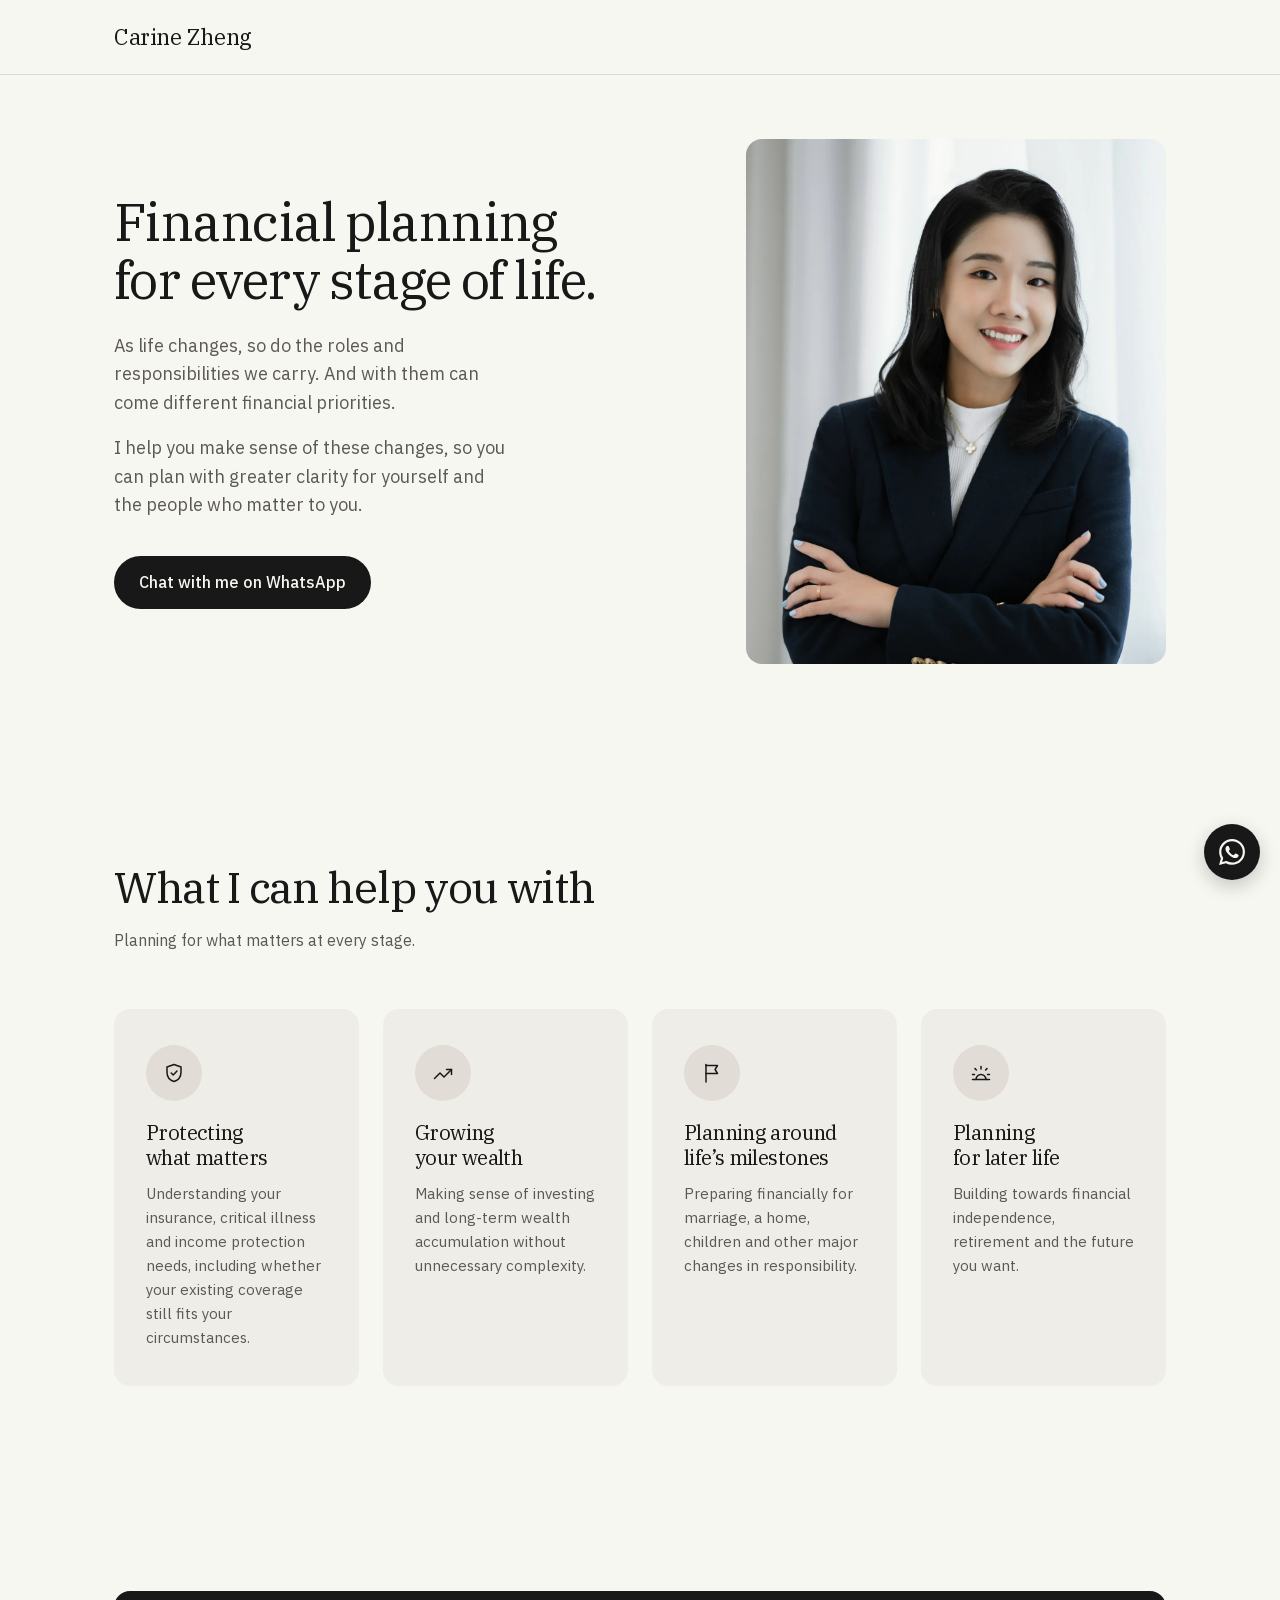
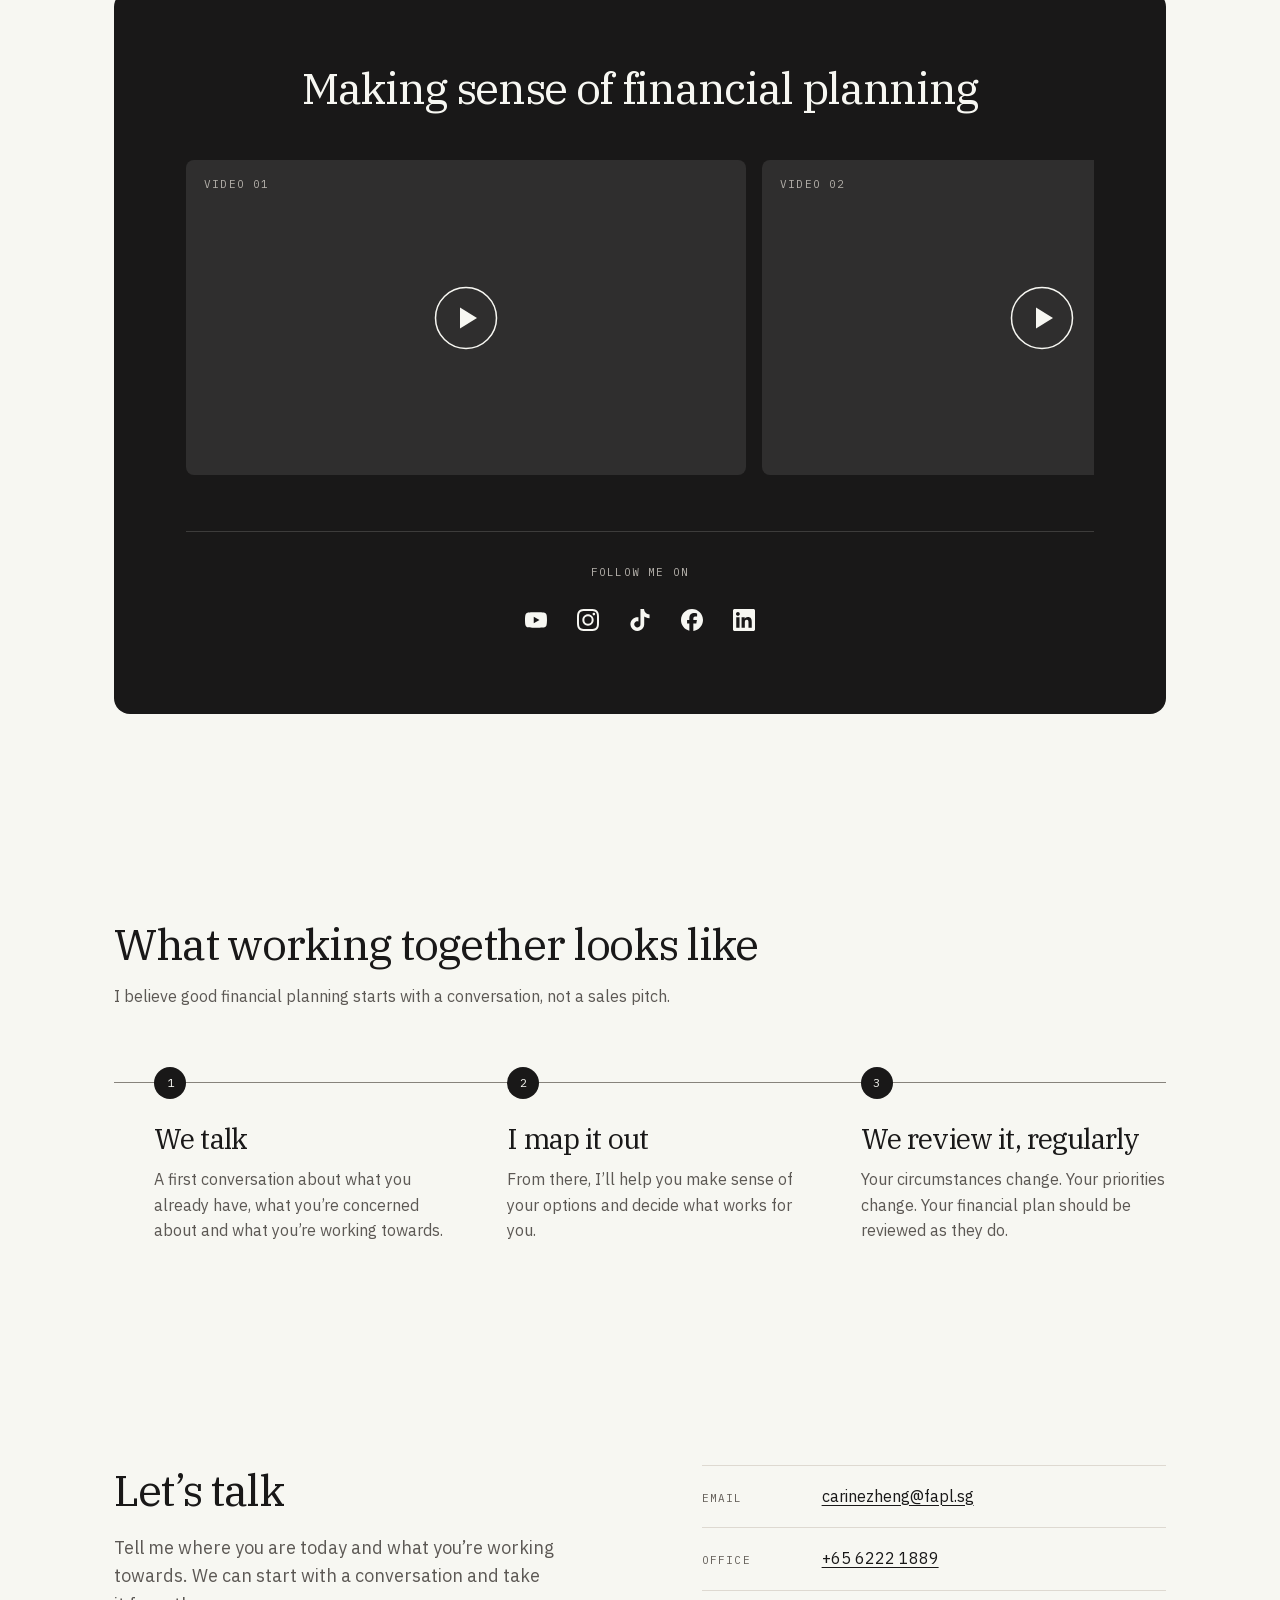
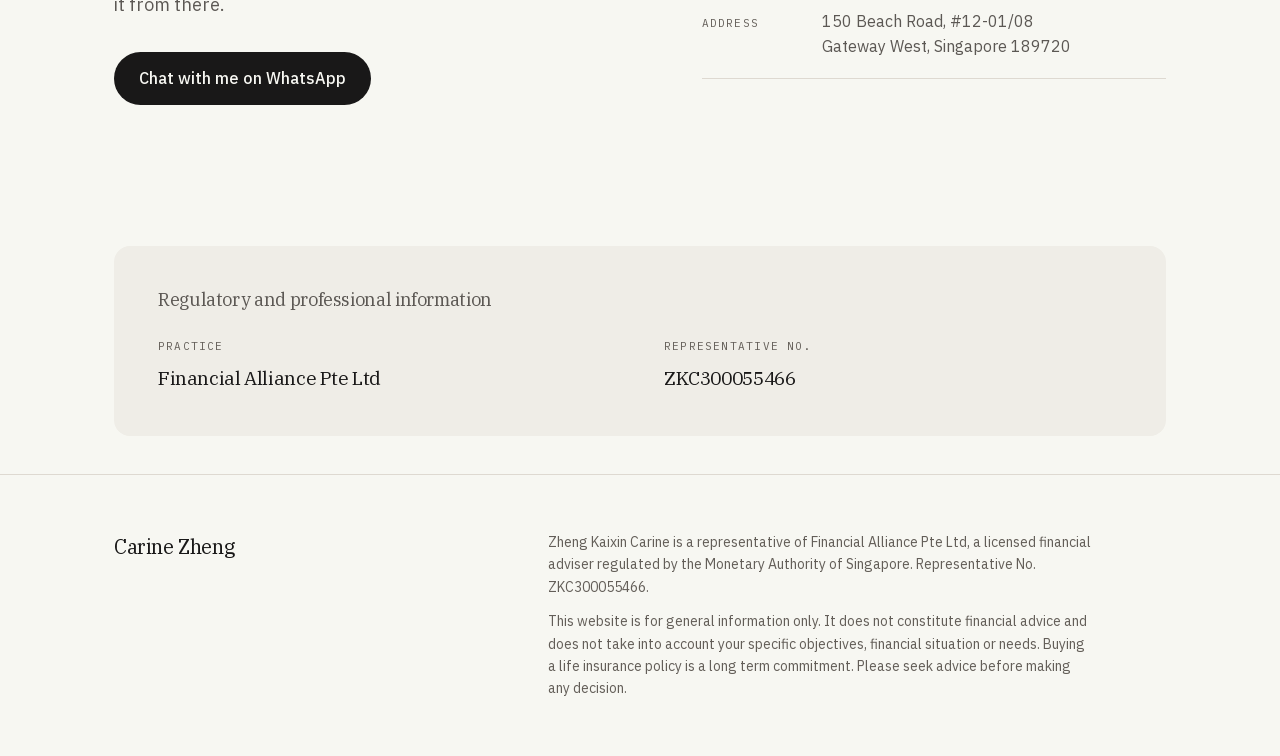
==== commit 59839524: "Apply Rebecca's v2 layout notes Help cells go to four equal columns, each led by a drawn line icon (" ====
--- a/index.html
+++ b/index.html
@@ -28,14 +28,24 @@
 <body>
 <a class="skip" href="#main">Skip to content</a>
 
-<header class="nav" id="nav">
+<!-- Icon sprite. Four line icons drawn for the help cells, one stroke weight
+     throughout. Brand marks from Simple Icons (CC0). -->
+<svg class="sprite" aria-hidden="true" focusable="false">
+  <symbol id="i-shield" viewBox="0 0 24 24"><path d="M12 3.5 5 6v5.2c0 4.6 3 8 7 9.3 4-1.3 7-4.7 7-9.3V6z"/><path d="m9.2 12 2 2 3.8-4"/></symbol>
+  <symbol id="i-growth" viewBox="0 0 24 24"><path d="M3.5 17.5 9 12l4 4 7.5-7.5"/><path d="M15.5 8.5h5v5"/></symbol>
+  <symbol id="i-milestone" viewBox="0 0 24 24"><path d="M6 21V3.5"/><path d="M6 4.5h11.5l-2.4 4 2.4 4H6"/></symbol>
+  <symbol id="i-horizon" viewBox="0 0 24 24"><path d="M3.5 18.5h17"/><path d="M7 18.5a5 5 0 0 1 10 0"/><path d="M12 8V5.5"/><path d="M5.5 13.5h-2"/><path d="M20.5 13.5h-2"/><path d="m7.4 9-1.4-1.4"/><path d="m16.6 9 1.4-1.4"/></symbol>
+  <symbol id="i-whatsapp" viewBox="0 0 24 24"><path d="M17.472 14.382c-.297-.149-1.758-.867-2.03-.967-.273-.099-.471-.148-.67.15-.197.297-.767.966-.94 1.164-.173.199-.347.223-.644.075-.297-.15-1.255-.463-2.39-1.475-.883-.788-1.48-1.761-1.653-2.059-.173-.297-.018-.458.13-.606.134-.133.298-.347.446-.52.149-.174.198-.298.298-.497.099-.198.05-.371-.025-.52-.075-.149-.669-1.612-.916-2.207-.242-.579-.487-.5-.669-.51-.173-.008-.371-.01-.57-.01-.198 0-.52.074-.792.372-.272.297-1.04 1.016-1.04 2.479 0 1.462 1.065 2.875 1.213 3.074.149.198 2.096 3.2 5.077 4.487.709.306 1.262.489 1.694.625.712.227 1.36.195 1.871.118.571-.085 1.758-.719 2.006-1.413.248-.694.248-1.289.173-1.413-.074-.124-.272-.198-.57-.347m-5.421 7.403h-.004a9.87 9.87 0 01-5.031-1.378l-.361-.214-3.741.982.998-3.648-.235-.374a9.86 9.86 0 01-1.51-5.26c.001-5.45 4.436-9.884 9.888-9.884 2.64 0 5.122 1.03 6.988 2.898a9.825 9.825 0 012.893 6.994c-.003 5.45-4.437 9.884-9.885 9.884m8.413-18.297A11.815 11.815 0 0012.05 0C5.495 0 .16 5.335.157 11.892c0 2.096.547 4.142 1.588 5.945L.057 24l6.305-1.654a11.882 11.882 0 005.683 1.448h.005c6.554 0 11.89-5.335 11.893-11.893a11.821 11.821 0 00-3.48-8.413Z"/></symbol>
+  <symbol id="i-youtube" viewBox="0 0 24 24"><path d="M23.498 6.186a3.016 3.016 0 0 0-2.122-2.136C19.505 3.545 12 3.545 12 3.545s-7.505 0-9.377.505A3.017 3.017 0 0 0 .502 6.186C0 8.07 0 12 0 12s0 3.93.502 5.814a3.016 3.016 0 0 0 2.122 2.136c1.871.505 9.376.505 9.376.505s7.505 0 9.377-.505a3.015 3.015 0 0 0 2.122-2.136C24 15.93 24 12 24 12s0-3.93-.502-5.814zM9.545 15.568V8.432L15.818 12l-6.273 3.568z"/></symbol>
+  <symbol id="i-instagram" viewBox="0 0 24 24"><path d="M7.0301.084c-1.2768.0602-2.1487.264-2.911.5634-.7888.3075-1.4575.72-2.1228 1.3877-.6652.6677-1.075 1.3368-1.3802 2.127-.2954.7638-.4956 1.6365-.552 2.914-.0564 1.2775-.0689 1.6882-.0626 4.947.0062 3.2586.0206 3.6671.0825 4.9473.061 1.2765.264 2.1482.5635 2.9107.308.7889.72 1.4573 1.388 2.1228.6679.6655 1.3365 1.0743 2.1285 1.38.7632.295 1.6361.4961 2.9134.552 1.2773.056 1.6884.069 4.9462.0627 3.2578-.0062 3.668-.0207 4.9478-.0814 1.28-.0607 2.147-.2652 2.9098-.5633.7889-.3086 1.4578-.72 2.1228-1.3881.665-.6682 1.0745-1.3378 1.3795-2.1284.2957-.7632.4966-1.636.552-2.9124.056-1.2809.0692-1.6898.063-4.948-.0063-3.2583-.021-3.6668-.0817-4.9465-.0607-1.2797-.264-2.1487-.5633-2.9117-.3084-.7889-.72-1.4568-1.3876-2.1228C21.2982 1.33 20.628.9208 19.8378.6165 19.074.321 18.2017.1197 16.9244.0645 15.6471.0093 15.236-.005 11.977.0014 8.718.0076 8.31.0215 7.0301.0839m.1402 21.6932c-1.17-.0509-1.8053-.2453-2.2287-.408-.5606-.216-.96-.4771-1.3819-.895-.422-.4178-.6811-.8186-.9-1.378-.1644-.4234-.3624-1.058-.4171-2.228-.0595-1.2645-.072-1.6442-.079-4.848-.007-3.2037.0053-3.583.0607-4.848.05-1.169.2456-1.805.408-2.2282.216-.5613.4762-.96.895-1.3816.4188-.4217.8184-.6814 1.3783-.9003.423-.1651 1.0575-.3614 2.227-.4171 1.2655-.06 1.6447-.072 4.848-.079 3.2033-.007 3.5835.005 4.8495.0608 1.169.0508 1.8053.2445 2.228.408.5608.216.96.4754 1.3816.895.4217.4194.6816.8176.9005 1.3787.1653.4217.3617 1.056.4169 2.2263.0602 1.2655.0739 1.645.0796 4.848.0058 3.203-.0055 3.5834-.061 4.848-.051 1.17-.245 1.8055-.408 2.2294-.216.5604-.4763.96-.8954 1.3814-.419.4215-.8181.6811-1.3783.9-.4224.1649-1.0577.3617-2.2262.4174-1.2656.0595-1.6448.072-4.8493.079-3.2045.007-3.5825-.006-4.848-.0608M16.953 5.5864A1.44 1.44 0 1 0 18.39 4.144a1.44 1.44 0 0 0-1.437 1.4424M5.8385 12.012c.0067 3.4032 2.7706 6.1557 6.173 6.1493 3.4026-.0065 6.157-2.7701 6.1506-6.1733-.0065-3.4032-2.771-6.1565-6.174-6.1498-3.403.0067-6.156 2.771-6.1496 6.1738M8 12.0077a4 4 0 1 1 4.008 3.9921A3.9996 3.9996 0 0 1 8 12.0077"/></symbol>
+  <symbol id="i-tiktok" viewBox="0 0 24 24"><path d="M12.525.02c1.31-.02 2.61-.01 3.91-.02.08 1.53.63 3.09 1.75 4.17 1.12 1.11 2.7 1.62 4.24 1.79v4.03c-1.44-.05-2.89-.35-4.2-.97-.57-.26-1.1-.59-1.62-.93-.01 2.92.01 5.84-.02 8.75-.08 1.4-.54 2.79-1.35 3.94-1.31 1.92-3.58 3.17-5.91 3.21-1.43.08-2.86-.31-4.08-1.03-2.02-1.19-3.44-3.37-3.65-5.71-.02-.5-.03-1-.01-1.49.18-1.9 1.12-3.72 2.58-4.96 1.66-1.44 3.98-2.13 6.15-1.72.02 1.48-.04 2.96-.04 4.44-.99-.32-2.15-.23-3.02.37-.63.41-1.11 1.04-1.36 1.75-.21.51-.15 1.07-.14 1.61.24 1.64 1.82 3.02 3.5 2.87 1.12-.01 2.19-.66 2.77-1.61.19-.33.4-.67.41-1.06.1-1.79.06-3.57.07-5.36.01-4.03-.01-8.05.02-12.07z"/></symbol>
+  <symbol id="i-facebook" viewBox="0 0 24 24"><path d="M9.101 23.691v-7.98H6.627v-3.667h2.474v-1.58c0-4.085 1.848-5.978 5.858-5.978.401 0 .955.042 1.468.103a8.68 8.68 0 0 1 1.141.195v3.325a8.623 8.623 0 0 0-.653-.036 26.805 26.805 0 0 0-.733-.009c-.707 0-1.259.096-1.675.309a1.686 1.686 0 0 0-.679.622c-.258.42-.374.995-.374 1.752v1.297h3.919l-.386 2.103-.287 1.564h-3.246v8.245C19.396 23.238 24 18.179 24 12.044c0-6.627-5.373-12-12-12s-12 5.373-12 12c0 5.628 3.874 10.35 9.101 11.647Z"/></symbol>
+  <symbol id="i-linkedin" viewBox="0 0 24 24"><path d="M20.447 20.452h-3.554v-5.569c0-1.328-.027-3.037-1.852-3.037-1.853 0-2.136 1.445-2.136 2.939v5.667H9.351V9h3.414v1.561h.046c.477-.9 1.637-1.85 3.37-1.85 3.601 0 4.267 2.37 4.267 5.455v6.286zM5.337 7.433c-1.144 0-2.063-.926-2.063-2.065 0-1.138.92-2.063 2.063-2.063 1.14 0 2.064.925 2.064 2.063 0 1.139-.925 2.065-2.064 2.065zm1.782 13.019H3.555V9h3.564v11.452zM22.225 0H1.771C.792 0 0 .774 0 1.729v20.542C0 23.227.792 24 1.771 24h20.451C23.2 24 24 23.227 24 22.271V1.729C24 .774 23.2 0 22.222 0h.003z"/></symbol>
+</svg>
+
+<header class="nav">
   <div class="wrap nav__inner">
     <a class="nav__brand" href="#main">Carine Zheng</a>
-    <nav class="nav__links" aria-label="Primary">
-      <a class="nav__link" href="#help">How I can help</a>
-      <a class="nav__link" href="#how">Working together</a>
-    </nav>
-    <a class="btn btn--primary nav__cta" href="#contact">Let’s talk</a>
   </div>
 </header>
 
@@ -60,7 +70,6 @@
         </div>
         <div class="hero__actions">
           <a class="btn btn--primary" href="https://wa.me/6583893356" rel="noopener" target="_blank">Chat with me on WhatsApp<span class="visually-hidden"> (opens in a new tab)</span></a>
-          <a class="btn btn--ghost" href="#how">See how I work</a>
         </div>
       </div>
 
@@ -75,7 +84,7 @@
     </div>
   </section>
 
-  <!-- What I can help you with: asymmetric four-cell grid -------------------- -->
+  <!-- What I can help you with: four columns, icon over heading over text ---- -->
   <section class="section" id="help">
     <div class="wrap">
       <div class="topics__head reveal">
@@ -86,7 +95,8 @@
       </div>
 
       <div class="topics__grid">
-        <article class="topic topic--deep reveal">
+        <article class="topic reveal">
+          <span class="topic__icon" aria-hidden="true"><svg><use href="#i-shield"/></svg></span>
           <h3 class="topic__name">Protecting what matters</h3>
           <p class="topic__desc">
             Understanding your insurance, critical illness and income protection
@@ -96,6 +106,7 @@
         </article>
 
         <article class="topic reveal" style="--reveal-delay: 80ms;">
+          <span class="topic__icon" aria-hidden="true"><svg><use href="#i-growth"/></svg></span>
           <h3 class="topic__name">Growing your wealth</h3>
           <p class="topic__desc">
             Making sense of investing and long-term wealth accumulation without
@@ -104,6 +115,7 @@
         </article>
 
         <article class="topic reveal" style="--reveal-delay: 160ms;">
+          <span class="topic__icon" aria-hidden="true"><svg><use href="#i-milestone"/></svg></span>
           <h3 class="topic__name">Planning around life’s milestones</h3>
           <p class="topic__desc">
             Preparing financially for marriage, a home, children and other major
@@ -111,7 +123,8 @@
           </p>
         </article>
 
-        <article class="topic topic--deep reveal" style="--reveal-delay: 240ms;">
+        <article class="topic reveal" style="--reveal-delay: 240ms;">
+          <span class="topic__icon" aria-hidden="true"><svg><use href="#i-horizon"/></svg></span>
           <h3 class="topic__name">Planning for later life</h3>
           <p class="topic__desc">
             Building towards financial independence, retirement and the future
@@ -178,11 +191,11 @@
                  CONTENT-QUERIES.md section 4. Real ones get
                  rel="me noopener" target="_blank" like LinkedIn. -->
             <ul class="follow__list">
-              <li><a href="#">YouTube</a></li>
-              <li><a href="#">Instagram</a></li>
-              <li><a href="#">TikTok</a></li>
-              <li><a href="#">Facebook</a></li>
-              <li><a href="https://www.linkedin.com/in/carinezheng/" rel="me noopener" target="_blank">LinkedIn<span class="visually-hidden"> (opens in a new tab)</span></a></li>
+              <li><a href="#" aria-label="YouTube"><svg aria-hidden="true"><use href="#i-youtube"/></svg></a></li>
+              <li><a href="#" aria-label="Instagram"><svg aria-hidden="true"><use href="#i-instagram"/></svg></a></li>
+              <li><a href="#" aria-label="TikTok"><svg aria-hidden="true"><use href="#i-tiktok"/></svg></a></li>
+              <li><a href="#" aria-label="Facebook"><svg aria-hidden="true"><use href="#i-facebook"/></svg></a></li>
+              <li><a href="https://www.linkedin.com/in/carinezheng/" rel="me noopener" target="_blank" aria-label="LinkedIn (opens in a new tab)"><svg aria-hidden="true"><use href="#i-linkedin"/></svg></a></li>
             </ul>
           </div>
         </div>
@@ -190,7 +203,7 @@
     </div>
   </section>
 
-  <!-- What working together looks like: vertical stack ----------------------- -->
+  <!-- What working together looks like: three numbered steps in a row -------- -->
   <section class="section" id="how">
     <div class="wrap">
       <div class="how__head reveal">
@@ -201,31 +214,34 @@
         </p>
       </div>
 
-      <div class="steps">
-        <article class="step reveal">
+      <ol class="steps">
+        <li class="step reveal">
+          <span class="step__num" aria-hidden="true">1</span>
           <h3 class="step__name">We talk</h3>
           <p class="step__desc">
             A first conversation about what you already have, what you’re
             concerned about and what you’re working towards.
           </p>
-        </article>
-
-        <article class="step reveal" style="--reveal-delay: 80ms;">
+        </li>
+
+        <li class="step reveal" style="--reveal-delay: 80ms;">
+          <span class="step__num" aria-hidden="true">2</span>
           <h3 class="step__name">I map it out</h3>
           <p class="step__desc">
             From there, I’ll help you make sense of your options and decide what
             works for you.
           </p>
-        </article>
-
-        <article class="step reveal" style="--reveal-delay: 160ms;">
+        </li>
+
+        <li class="step reveal" style="--reveal-delay: 160ms;">
+          <span class="step__num" aria-hidden="true">3</span>
           <h3 class="step__name">We review it, regularly</h3>
           <p class="step__desc">
             Your circumstances change. Your priorities change. Your financial
             plan should be reviewed as they do.
           </p>
-        </article>
-      </div>
+        </li>
+      </ol>
     </div>
   </section>
 
@@ -240,15 +256,10 @@
         </p>
         <div class="contact__actions">
           <a class="btn btn--primary" href="https://wa.me/6583893356" rel="noopener" target="_blank">Chat with me on WhatsApp<span class="visually-hidden"> (opens in a new tab)</span></a>
-          <a class="btn btn--ghost" href="mailto:carinezheng@fapl.sg">Send an email</a>
         </div>
       </div>
 
       <dl class="details reveal" style="--reveal-delay: 100ms;">
-        <div class="detail">
-          <dt>WhatsApp</dt>
-          <dd><a href="https://wa.me/6583893356" rel="noopener" target="_blank">+65 8389 3356<span class="visually-hidden"> (opens in a new tab)</span></a></dd>
-        </div>
         <div class="detail">
           <dt>Email</dt>
           <dd><a href="mailto:carinezheng@fapl.sg">carinezheng@fapl.sg</a></dd>
@@ -311,6 +322,13 @@
   </div>
 </footer>
 
+<!-- Anchored WhatsApp button. Stays put while the page scrolls, so the one
+     call to action is always a thumb away. -->
+<a class="fab" href="https://wa.me/6583893356" rel="noopener" target="_blank" title="Chat with me on WhatsApp">
+  <svg aria-hidden="true" focusable="false"><use href="#i-whatsapp"/></svg>
+  <span class="visually-hidden">Chat with me on WhatsApp (opens in a new tab)</span>
+</a>
+
 <script src="js/main.js" defer></script>
 </body>
 </html>
--- a/css/styles.css
+++ b/css/styles.css
@@ -71,8 +71,6 @@
   --container: 1180px;
   --gutter: clamp(1.25rem, 5vw, 4rem);
   --section-y: clamp(4rem, 8vw, 7rem);
-  --nav-h: 74px;
-
   /* Two tracking values, not three: display headings, and the smaller serif
      labels (brand marks, credential values). */
   --tracking-display: -0.03em;
@@ -101,8 +99,7 @@
 html {
   -webkit-text-size-adjust: 100%;
   scroll-behavior: smooth;
-  /* In-page jumps land below the sticky nav, not under it. */
-  scroll-padding-top: calc(var(--nav-h) + 1.5rem);
+  scroll-padding-top: 1.5rem;
 }
 
 body {
@@ -160,6 +157,13 @@
 /* The skip link hands focus to <main>; it needs no ring of its own. */
 main:focus {
   outline: none;
+}
+
+.sprite {
+  position: absolute;
+  width: 0;
+  height: 0;
+  overflow: hidden;
 }
 
 .visually-hidden {
@@ -283,27 +287,19 @@
   background: var(--surface);
 }
 
-/* --- Navigation ---------------------------------------------------------- */
+/* --- Header ------------------------------------------------------------ */
+/* The brand mark alone. The page's one call to action lives in the hero, the
+   contact section and the anchored WhatsApp button, so there is nothing for a
+   sticky bar to carry. */
 
 .nav {
-  position: sticky;
-  top: 0;
-  z-index: 20;
-  background: color-mix(in srgb, var(--ground) 88%, transparent);
-  backdrop-filter: blur(12px);
-  border-bottom: 1px solid transparent;
-  transition: border-color 0.3s var(--ease);
-}
-
-.nav[data-scrolled='true'] {
-  border-bottom-color: var(--rule);
+  border-bottom: 1px solid var(--rule);
 }
 
 .nav__inner {
-  height: var(--nav-h);
+  height: 74px;
   display: flex;
   align-items: center;
-  gap: clamp(1rem, 2.5vw, 2rem);
 }
 
 .nav__brand {
@@ -313,81 +309,6 @@
   text-decoration: none;
   white-space: nowrap;
   padding-block: 0.5rem;
-}
-
-.nav__links {
-  display: flex;
-  align-items: center;
-  gap: clamp(1rem, 2.5vw, 2rem);
-  margin-left: auto;
-}
-
-/* Same underline treatment as every other text link on the page, arriving on
-   hover rather than resting. */
-.nav__link {
-  font-size: 0.9375rem;
-  color: var(--ink-soft);
-  padding-block: 0.5rem;
-  text-decoration-line: underline;
-  text-decoration-color: transparent;
-  text-decoration-thickness: 1px;
-  text-underline-offset: 4px;
-  transition: color 0.2s var(--ease), text-decoration-color 0.2s var(--ease);
-}
-
-.nav__link:hover {
-  color: var(--ink);
-  text-decoration-color: currentColor;
-}
-
-.nav .btn {
-  padding: 0.6875rem 1.25rem;
-  font-size: 0.9375rem;
-}
-
-/* Phones: the two section links move to a second row rather than vanishing,
-   and the bar stops being sticky so it is not taking a fifth of the screen. */
-@media (max-width: 720px) {
-  .nav {
-    position: static;
-    background: var(--ground);
-    backdrop-filter: none;
-    border-bottom-color: var(--rule);
-  }
-
-  .nav__inner {
-    height: auto;
-    display: grid;
-    grid-template-columns: minmax(0, 1fr) auto;
-    align-items: center;
-    row-gap: 0;
-    padding-block: 0.75rem 0.5rem;
-  }
-
-  .nav__brand {
-    grid-area: 1 / 1;
-  }
-
-  .nav__cta {
-    grid-area: 1 / 2;
-  }
-
-  .nav__links {
-    grid-area: 2 / 1 / 2 / -1;
-    margin-left: 0;
-    gap: 1.5rem;
-  }
-
-  html {
-    scroll-padding-top: 1.5rem;
-  }
-}
-
-/* Landscape phones: a shorter bar, so it is not a fifth of the viewport. */
-@media (max-height: 460px) and (orientation: landscape) and (min-width: 721px) {
-  :root {
-    --nav-h: 56px;
-  }
 }
 
 /* --- Hero (asymmetric split) --------------------------------------------- */
@@ -517,9 +438,12 @@
   outline-color: var(--on-dark);
 }
 
+.channel__head {
+  text-align: center;
+}
+
 .channel__title {
   color: var(--on-dark);
-  max-width: 18ch;
   text-wrap: balance;
 }
 
@@ -589,9 +513,9 @@
 
 .follow {
   display: flex;
-  flex-wrap: wrap;
-  align-items: baseline;
-  gap: 0.75rem 1.25rem;
+  flex-direction: column;
+  align-items: center;
+  gap: 1rem;
   padding-top: clamp(1.5rem, 3vw, 2rem);
   border-top: 1px solid rgba(247, 247, 242, 0.16);
 }
@@ -607,71 +531,65 @@
 .follow__list {
   display: flex;
   flex-wrap: wrap;
-  gap: 0.5rem 0;
-}
-
-.follow__list li + li::before {
-  content: '\00b7';
-  margin-inline: 0.75rem;
-  color: var(--on-dark-soft);
-}
-
+  justify-content: center;
+  gap: 0.5rem;
+}
+
+/* Brand marks at 22px inside a 44px hit area. */
 .follow__list a {
-  position: relative;
+  display: grid;
+  place-items: center;
+  width: 2.75rem;
+  height: 2.75rem;
+  border-radius: 50%;
   color: var(--on-dark);
-  font-family: var(--font-display);
-  font-size: 1.125rem;
-  letter-spacing: -0.01em;
-  text-decoration-thickness: 1px;
-  text-underline-offset: 4px;
-  transition: color 0.2s var(--ease);
+  transition: color 0.2s var(--ease), background-color 0.2s var(--ease);
 }
 
 .follow__list a:hover {
-  color: var(--on-dark-soft);
-}
-
-/* --- Topics (asymmetric four-cell grid) ---------------------------------- */
+  color: var(--dark);
+  background: var(--on-dark);
+}
+
+.follow__list svg {
+  width: 1.375rem;
+  height: 1.375rem;
+  fill: currentColor;
+}
+
+/* --- What I can help you with (four columns, icon-led) ----------------- */
 
 .topics__head {
-  max-width: 46ch;
   margin-bottom: clamp(2.5rem, 5vw, 3.5rem);
 }
 
 .topics__head .prose,
 .how__head .prose {
   margin-top: 1rem;
-}
-
-/* Mobile first: one column. The asymmetric twelve-column arrangement is layered
-   on above 760px. Written this way round because the :nth-child span rules
-   outrank a plain .topic override, so a max-width reset would lose to them. */
+  max-width: none;
+}
+
+/* Mobile first: one column, two from 600px, the full row of four from 861px. */
 .topics__grid {
   display: grid;
   grid-template-columns: 1fr;
   gap: clamp(1rem, 2vw, 1.5rem);
 }
 
-/* Two rows mirroring each other, 7/5 then 5/7. Exactly four cells, no empty
-   tracks. */
+@media (min-width: 600px) {
+  .topics__grid {
+    grid-template-columns: repeat(2, minmax(0, 1fr));
+  }
+}
+
 @media (min-width: 861px) {
   .topics__grid {
-    grid-template-columns: repeat(12, 1fr);
-  }
-
-  .topics__grid > .topic:nth-child(1),
-  .topics__grid > .topic:nth-child(4) {
-    grid-column: span 7;
-  }
-
-  .topics__grid > .topic:nth-child(2),
-  .topics__grid > .topic:nth-child(3) {
-    grid-column: span 5;
+    grid-template-columns: repeat(4, minmax(0, 1fr));
   }
 }
 
 .topic {
-  padding: clamp(1.75rem, 3vw, 2.5rem);
+  padding: clamp(1.75rem, 3vw, 2.25rem) clamp(1.5rem, 2.5vw, 2rem);
   border-radius: var(--r-lg);
   background: var(--surface);
   display: flex;
@@ -680,69 +598,104 @@
   min-height: 100%;
 }
 
-/* Two of the four sit a step deeper so the grid has tonal rhythm rather than
-   four identical panels. */
-.topic--deep {
+/* Line icon in a deeper disc. Same stroke weight on all four, drawn on a
+   24-unit grid. */
+.topic__icon {
+  width: 3.5rem;
+  height: 3.5rem;
+  border-radius: 50%;
   background: var(--surface-deep);
+  display: grid;
+  place-items: center;
+  margin-bottom: 0.5rem;
+}
+
+.topic__icon svg {
+  width: 1.5rem;
+  height: 1.5rem;
+  fill: none;
+  stroke: var(--ink);
+  stroke-width: 1.5;
+  stroke-linecap: round;
+  stroke-linejoin: round;
 }
 
 .topic__name {
   font-family: var(--font-display);
-  font-size: clamp(1.375rem, 2.2vw, 1.75rem);
+  font-size: clamp(1.25rem, 1.6vw, 1.5rem);
   letter-spacing: var(--tracking-display);
   line-height: 1.2;
+  text-wrap: balance;
 }
 
 .topic__desc {
   color: var(--ink-soft);
-  max-width: 44ch;
-}
-
-/* --- How it works (vertical stack with hanging rule) --------------------- */
+  font-size: 0.9375rem;
+}
+
+/* --- What working together looks like (three steps in a row) ------------ */
 
 .how__head {
-  max-width: 46ch;
-  margin-bottom: clamp(2.5rem, 5vw, 3.5rem);
-}
-
+  margin-bottom: clamp(3rem, 6vw, 4.5rem);
+}
+
+/* A rule runs across all three, each step's number sits on it, so the row
+   reads left to right as one line. The numbers carry information here: it is
+   a sequence, and the reader is meant to know where they are in it. */
 .steps {
   display: grid;
-  gap: 0;
+  grid-template-columns: repeat(3, minmax(0, 1fr));
+  gap: clamp(1.5rem, 4vw, 3rem);
+  border-top: 1px solid var(--rule-control);
 }
 
 .step {
-  display: grid;
-  grid-template-columns: minmax(0, 0.85fr) minmax(0, 1.5fr);
-  gap: clamp(1rem, 4vw, 3rem);
-  padding-block: clamp(1.75rem, 3.5vw, 2.5rem);
-  border-top: 1px solid var(--rule);
-}
-
-.step:last-child {
-  border-bottom: 1px solid var(--rule);
+  position: relative;
+  padding-top: 2.5rem;
+}
+
+.step__num {
+  position: absolute;
+  top: -1rem;
+  left: 0;
+  width: 2rem;
+  height: 2rem;
+  border-radius: 50%;
+  background: var(--dark);
+  color: var(--on-dark);
+  display: grid;
+  place-items: center;
+  font-family: var(--font-mono);
+  font-size: 0.75rem;
+  line-height: 1;
 }
 
 .step__name {
   font-family: var(--font-display);
-  font-size: clamp(1.5rem, 2.6vw, 2rem);
+  font-size: clamp(1.5rem, 2.2vw, 1.875rem);
   letter-spacing: var(--tracking-display);
   line-height: 1.15;
 }
 
 .step__desc {
+  margin-top: 0.75rem;
   color: var(--ink-soft);
-  max-width: 52ch;
-  align-self: center;
+  max-width: 34ch;
 }
 
 @media (max-width: 860px) {
-  .step {
+  .steps {
     grid-template-columns: 1fr;
-    gap: 0.75rem;
+    gap: 3rem;
+  }
+
+  .step__num {
+    left: 50%;
+    transform: translateX(-50%);
   }
 
   .step__desc {
-    align-self: start;
+    max-width: 44ch;
   }
 }
 
@@ -869,8 +822,7 @@
 
 /* Text links are one line tall. Extend the hit area to 44px without moving
    the baseline-aligned rows they sit in. */
-.detail a::after,
-.follow__list a::after {
+.detail a::after {
   content: '';
   position: absolute;
   inset: -0.75rem 0;
@@ -933,6 +885,10 @@
     text-align: center;
   }
 
+  .nav__inner {
+    justify-content: center;
+  }
+
   .lead,
   .prose,
   .topic__desc,
@@ -950,29 +906,45 @@
   }
 
   .hero__actions,
-  .contact__actions,
-  .follow,
-  .follow__list {
+  .contact__actions {
     justify-content: center;
-  }
-
-  /* Once the follow row wraps, a separator dot can open a line. Plain gaps
-     instead. */
-  .follow__list {
-    gap: 0.5rem 1.5rem;
-  }
-
-  .follow__list li + li::before {
-    content: none;
   }
 
   .detail {
     justify-items: center;
   }
-
-  .nav__links {
-    justify-content: center;
-  }
+}
+
+/* --- Anchored WhatsApp button -------------------------------------------- */
+
+.fab {
+  position: fixed;
+  right: max(1.25rem, env(safe-area-inset-right));
+  bottom: max(1.25rem, env(safe-area-inset-bottom));
+  z-index: 30;
+  width: 3.5rem;
+  height: 3.5rem;
+  border-radius: 50%;
+  background: var(--btn-bg);
+  color: var(--btn-fg);
+  display: grid;
+  place-items: center;
+  box-shadow: 0 6px 18px rgba(25, 24, 24, 0.22);
+  transition: background-color 0.25s var(--ease), transform 0.12s var(--ease);
+}
+
+.fab:hover {
+  background: var(--btn-bg-hover);
+}
+
+.fab:active {
+  transform: translateY(1px);
+}
+
+.fab svg {
+  width: 1.625rem;
+  height: 1.625rem;
+  fill: currentColor;
 }
 
 /* --- Motion -------------------------------------------------------------- */
@@ -1000,7 +972,8 @@
     scroll-behavior: auto;
   }
 
-  .btn:active {
+  .btn:active,
+  .fab:active {
     transform: none;
   }
 }
@@ -1008,9 +981,9 @@
 /* --- Print --------------------------------------------------------------- */
 
 @media print {
-  .nav,
   .hero__actions,
-  .contact__actions {
+  .contact__actions,
+  .fab {
     display: none;
   }
 
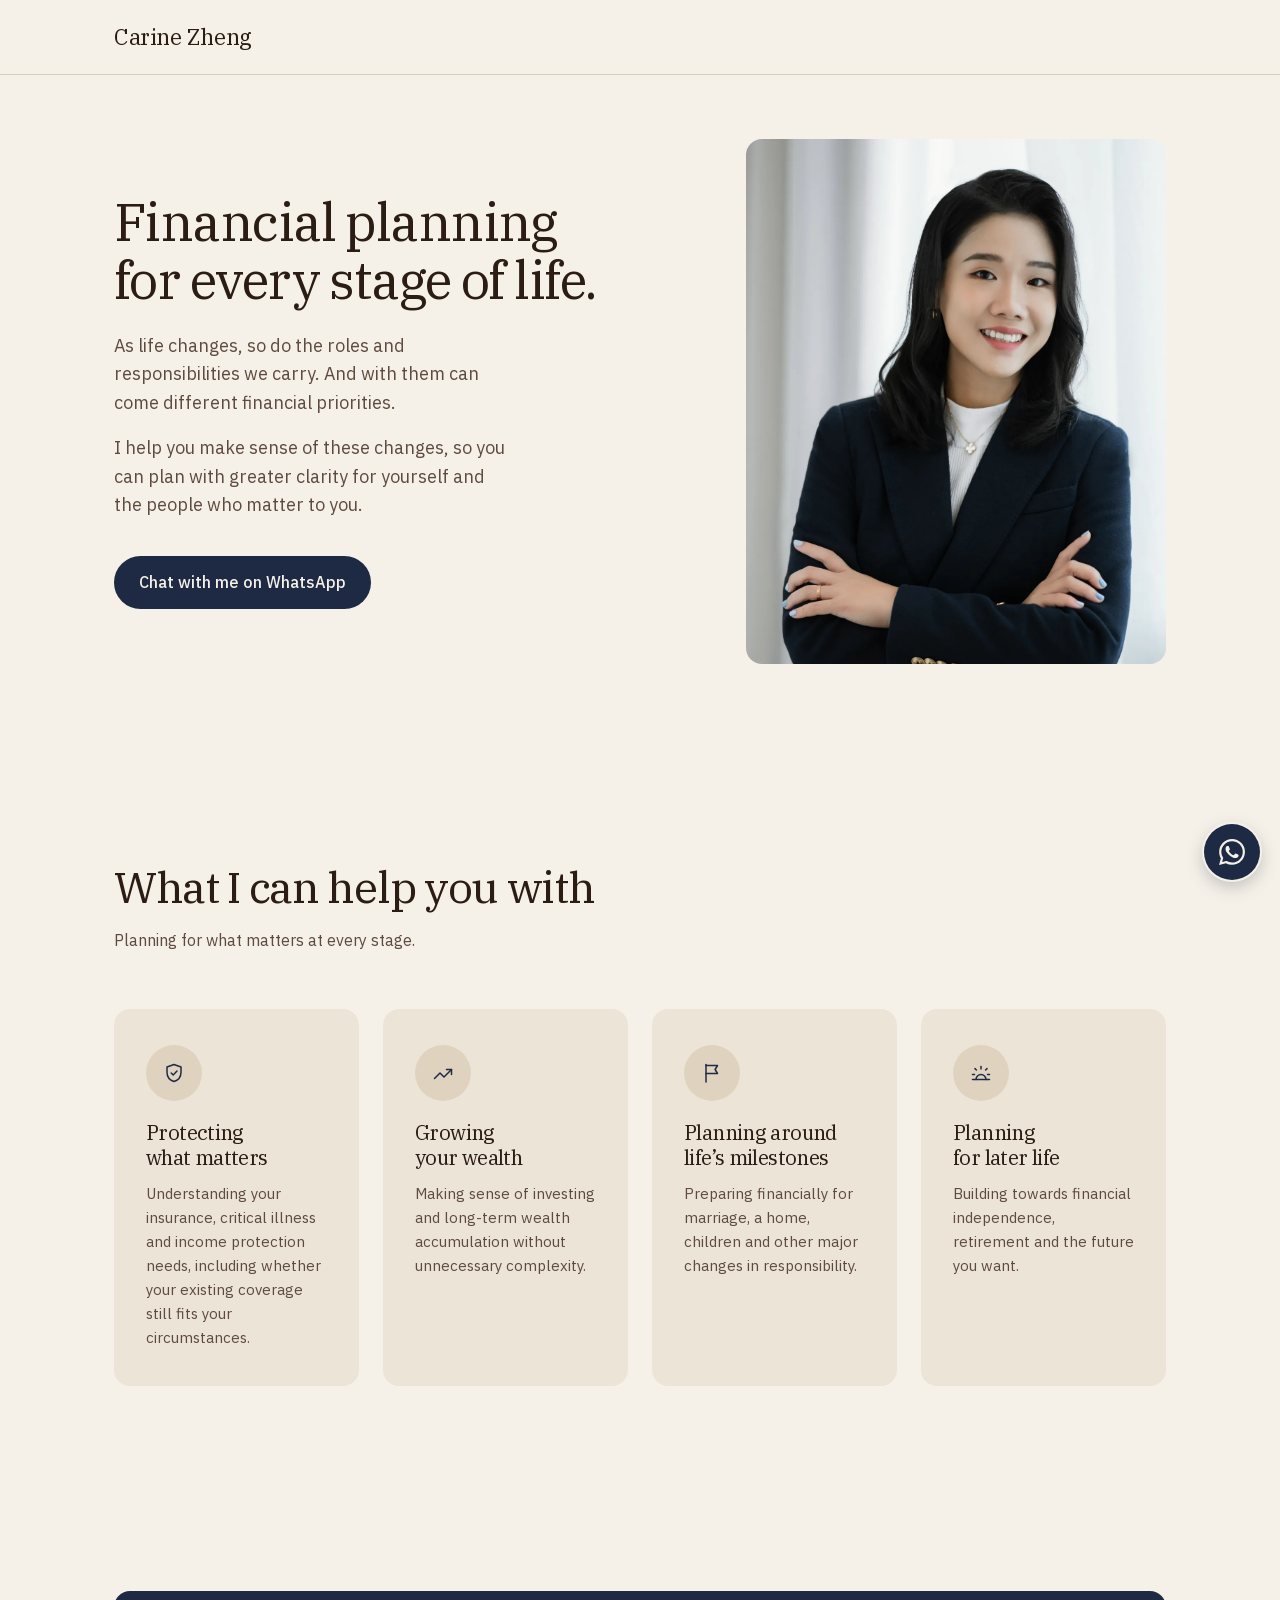
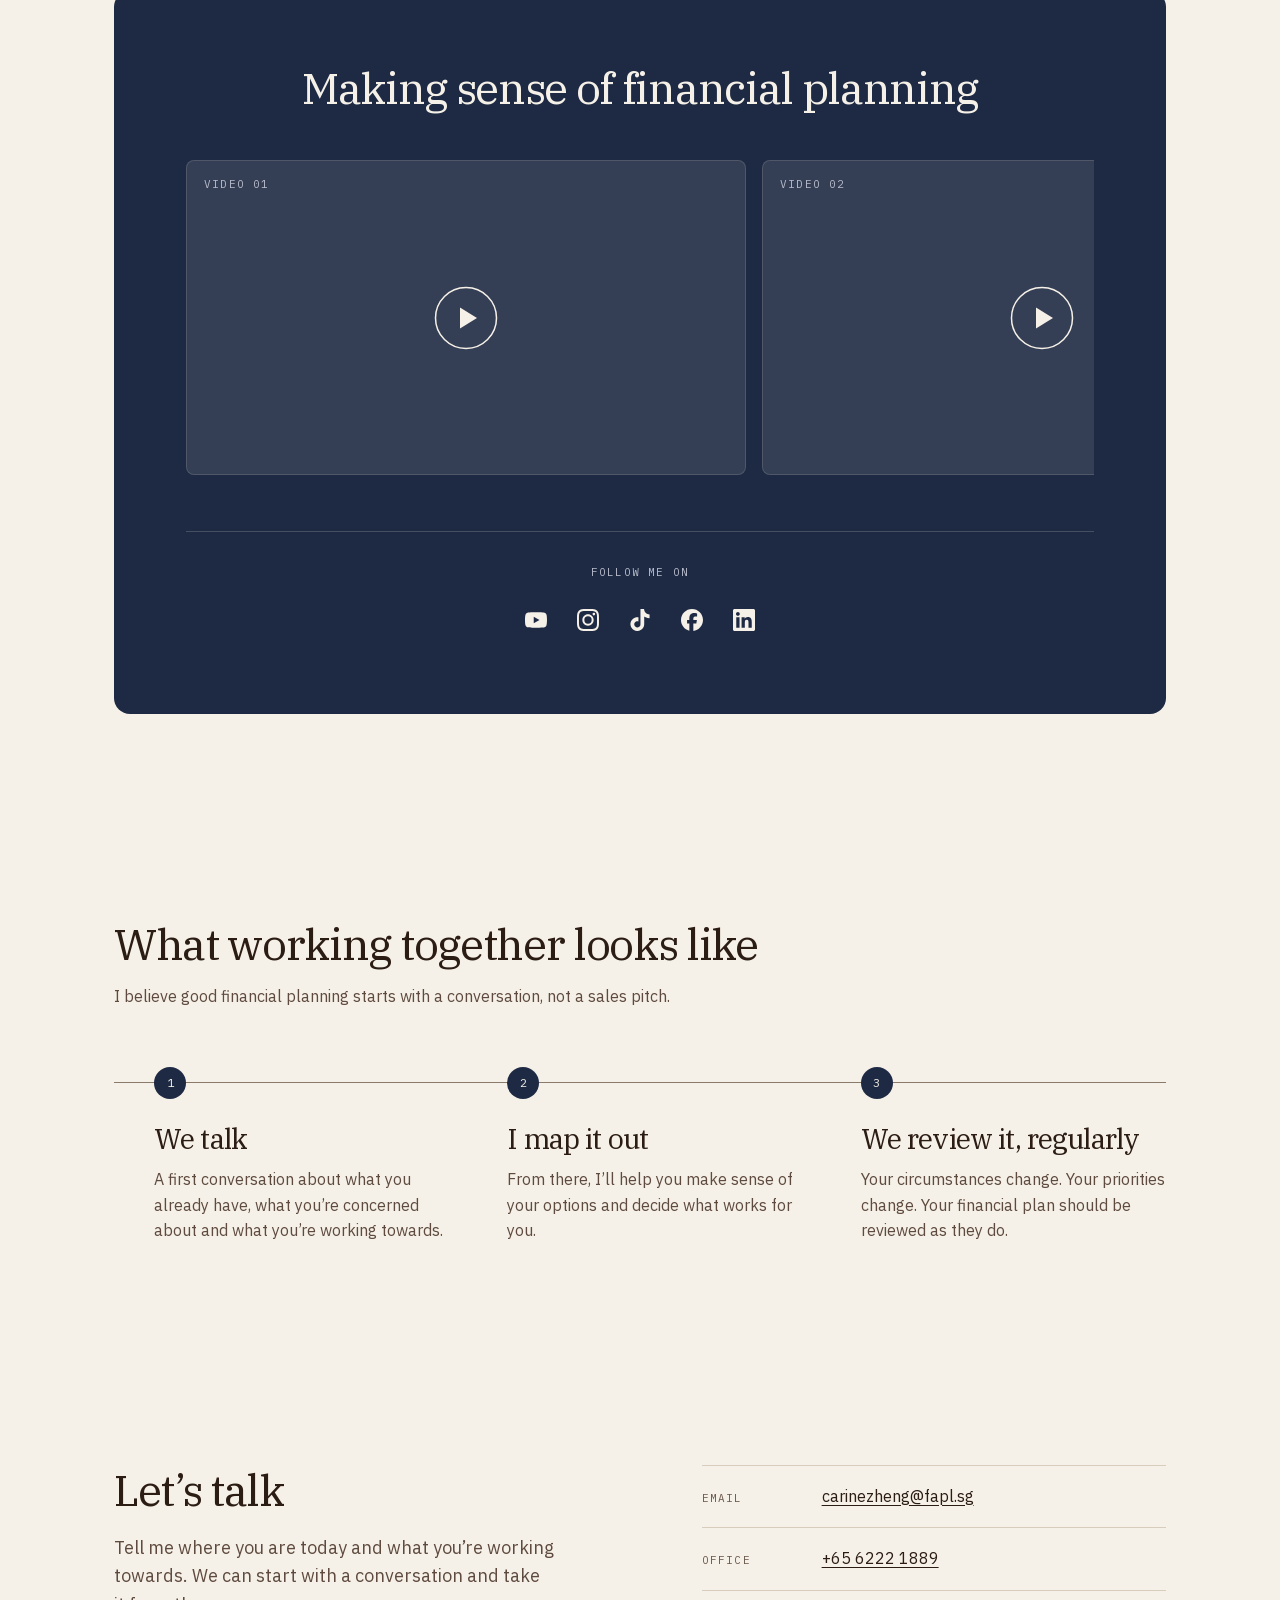
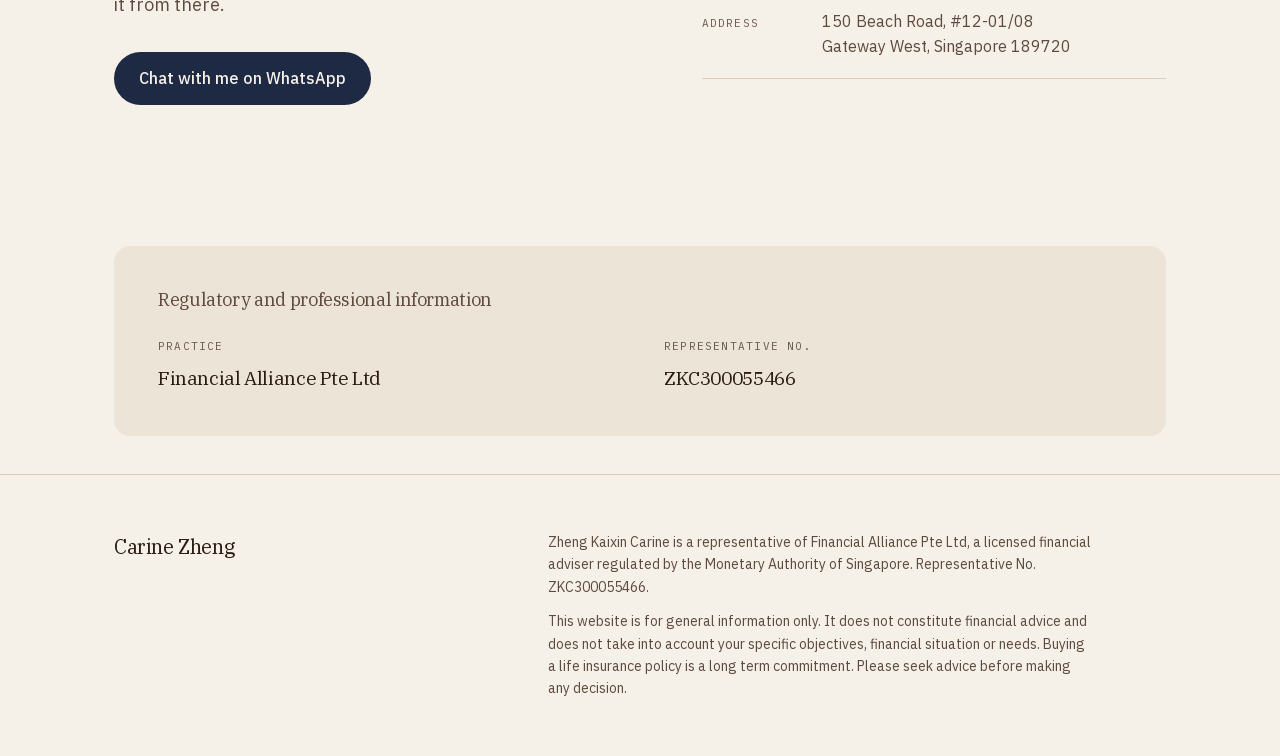
==== commit edc4e71d: "Try Rebecca's palette: beige, espresso, navy Move the tokens off white / black / greige to the three" ====
--- a/index.html
+++ b/index.html
@@ -17,7 +17,7 @@
 <link rel="preload" href="assets/fonts/ibm-plex-sans.woff2" as="font" type="font/woff2" crossorigin>
 <link rel="preload" href="assets/fonts/ibm-plex-serif.woff2" as="font" type="font/woff2" crossorigin>
 <link rel="stylesheet" href="css/styles.css">
-<link rel="icon" href="data:image/svg+xml,%3Csvg xmlns='http://www.w3.org/2000/svg' viewBox='0 0 64 64'%3E%3Crect width='64' height='64' rx='14' fill='%23191818'/%3E%3Ctext x='32' y='46' text-anchor='middle' font-family='IBM Plex Serif, Iowan Old Style, Georgia, serif' font-size='40' fill='%23f7f7f2'%3EC%3C/text%3E%3C/svg%3E">
+<link rel="icon" href="data:image/svg+xml,%3Csvg xmlns='http://www.w3.org/2000/svg' viewBox='0 0 64 64'%3E%3Crect width='64' height='64' rx='14' fill='%231e2a44'/%3E%3Ctext x='32' y='46' text-anchor='middle' font-family='IBM Plex Serif, Iowan Old Style, Georgia, serif' font-size='40' fill='%23f6f1e8'%3EC%3C/text%3E%3C/svg%3E">
 
 <meta property="og:type" content="profile">
 <meta property="og:title" content="Carine Zheng | Financial Planner, Singapore">
--- a/css/styles.css
+++ b/css/styles.css
@@ -40,27 +40,31 @@
 /* --- Tokens -------------------------------------------------------------- */
 
 :root {
-  /* Warm neutral. No chromatic accent anywhere: the warmth comes from the
-     greige tints and, once it exists, from the photography. */
-  --ground: #f7f7f2;
-  --surface: #efede7;
-  --surface-deep: #e1dcd5;
-  --ink: #191818; /* 16.49:1 on ground */
-  --ink-soft: #5c5854; /* 6.56:1 ground, 6.02:1 surface, 5.17:1 surface-deep */
-  --ink-faint: #635e58; /* 5.97 / 5.48 / 4.71 across the three light grounds */
-
-  --dark: #191818;
-  --on-dark: #f7f7f2; /* 16.49:1 on dark */
-  --on-dark-soft: #b4b0aa; /* 8.21:1 on dark */
-
-  --rule: #ded9d1; /* decorative dividers only, exempt from WCAG 1.4.11 */
-  --rule-control: #87837c; /* interactive boundaries, 3.51:1 on ground */
-
-  /* The button keeps its own tokens so the fill can be tuned for shape
-     contrast independently of the text palette. */
-  --btn-bg: #191818; /* 16.49:1 as a shape on ground */
-  --btn-bg-hover: #322f2d;
-  --btn-fg: #f7f7f2; /* 16.49:1 on the fill */
+  /* Rebecca's palette: beige canvas, espresso text, navy for everything that
+     acts. Three roles, three colours. Beige and espresso carry the warmth;
+     navy is the one accent and it owns the actions and the one inverted
+     panel, so it is never scattered. */
+  --ground: #f6f1e8; /* beige, canvas */
+  --surface: #ece4d6; /* beige, panels */
+  --surface-deep: #dfd3c0; /* sand, icon discs and deeper panels */
+  --ink: #2b1c14; /* espresso, 14.60:1 on ground */
+  --ink-soft: #5e4a3e; /* 7.39:1 ground, 6.59:1 surface, 5.63:1 surface-deep */
+  --ink-faint: #6a584c; /* 6.00 / 5.34 / 4.57 across the three light grounds */
+
+  --accent: #1e2a44; /* navy */
+  --accent-hover: #404a60; /* 1.61:1 from the resting fill, label still 7.89:1 */
+
+  --dark: var(--accent); /* the one inverted panel is navy */
+  --on-dark: #f6f1e8; /* 12.70:1 on navy */
+  --on-dark-soft: #b7bccb; /* navy-tinted, 7.53:1 on navy, 5.64:1 on the tiles */
+
+  --rule: #d8cdbc; /* decorative dividers only, exempt from WCAG 1.4.11 */
+  --rule-control: #8a7a6a; /* interactive boundaries, 3.68:1 on ground */
+
+  /* Buttons take the accent. Navy as a shape on beige is 12.70:1. */
+  --btn-bg: var(--accent);
+  --btn-bg-hover: var(--accent-hover);
+  --btn-fg: var(--on-dark);
 
   /* Shape scale: large surfaces 16px, small elements 8px, buttons pill.
      Three steps, applied consistently, no exceptions. */
@@ -309,6 +313,14 @@
   text-decoration: none;
   white-space: nowrap;
   padding-block: 0.5rem;
+  transition: color 0.2s var(--ease);
+}
+
+/* The one place navy touches type, and only while the wordmark is being used
+   as the link it is. */
+.nav__brand:hover,
+.nav__brand:focus-visible {
+  color: var(--accent);
 }
 
 /* --- Hero (asymmetric split) --------------------------------------------- */
@@ -458,7 +470,9 @@
   scroll-padding-inline: 0;
   padding-bottom: 0.5rem;
   scrollbar-width: thin;
-  scrollbar-color: var(--on-dark-soft) transparent;
+  /* Translucent beige, not the tinted grey: on navy that one reads as a
+     fourth hue. */
+  scrollbar-color: rgba(246, 241, 232, 0.35) transparent;
   -webkit-overflow-scrolling: touch;
 }
 
@@ -485,6 +499,7 @@
   display: grid;
   place-items: center;
   background: color-mix(in srgb, var(--dark) 90%, var(--on-dark));
+  box-shadow: inset 0 0 0 1px rgba(246, 241, 232, 0.14);
 }
 
 .carousel__label {
@@ -517,7 +532,7 @@
   align-items: center;
   gap: 1rem;
   padding-top: clamp(1.5rem, 3vw, 2rem);
-  border-top: 1px solid rgba(247, 247, 242, 0.16);
+  border-top: 1px solid rgba(246, 241, 232, 0.18);
 }
 
 .follow__label {
@@ -614,7 +629,7 @@
   width: 1.5rem;
   height: 1.5rem;
   fill: none;
-  stroke: var(--ink);
+  stroke: var(--accent); /* 9.67:1 on the disc */
   stroke-width: 1.5;
   stroke-linecap: round;
   stroke-linejoin: round;
@@ -848,10 +863,11 @@
   letter-spacing: var(--tracking-label);
 }
 
+/* The regulatory notice is not the quietest text on the page. */
 .footer__disclaimer {
   font-size: 0.875rem;
   line-height: 1.6;
-  color: var(--ink-faint);
+  color: var(--ink-soft);
   max-width: 68ch;
 }
 
@@ -929,12 +945,23 @@
   color: var(--btn-fg);
   display: grid;
   place-items: center;
-  box-shadow: 0 6px 18px rgba(25, 24, 24, 0.22);
+  /* A 2px beige keyline. Invisible on the beige page, where the navy disc
+     carries 12.7:1 on its own; it is what keeps the button a button while it
+     rides over the navy panel on phones and tablets. */
+  box-shadow: 0 0 0 2px var(--ground), 0 6px 18px rgba(30, 42, 68, 0.28);
   transition: background-color 0.25s var(--ease), transform 0.12s var(--ease);
 }
 
 .fab:hover {
   background: var(--btn-bg-hover);
+}
+
+/* Two-tone ring: espresso against the beige page, beige against the navy
+   panel, so one half always shows whatever is behind the button. */
+.fab:focus-visible {
+  outline: 2px solid var(--on-dark);
+  outline-offset: 3px;
+  box-shadow: 0 0 0 5px var(--ink), 0 6px 18px rgba(30, 42, 68, 0.28);
 }
 
 .fab:active {
